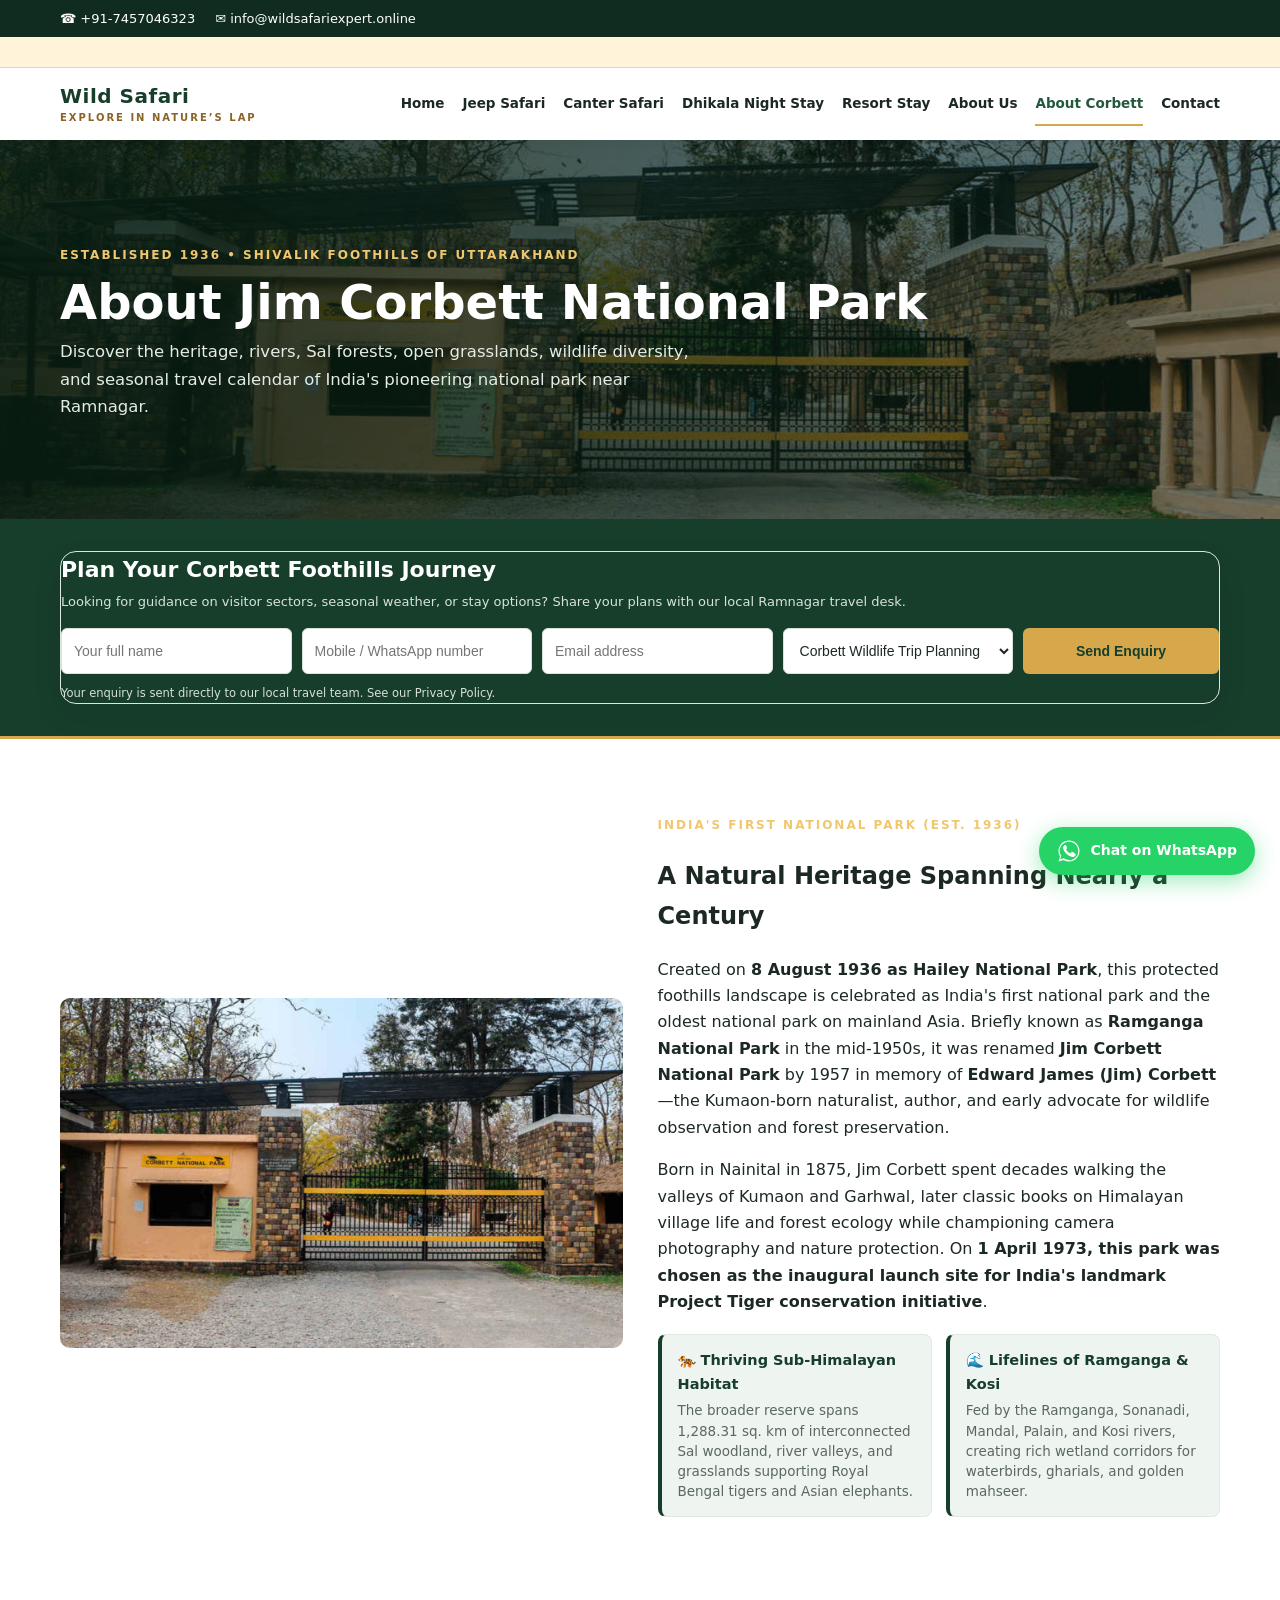
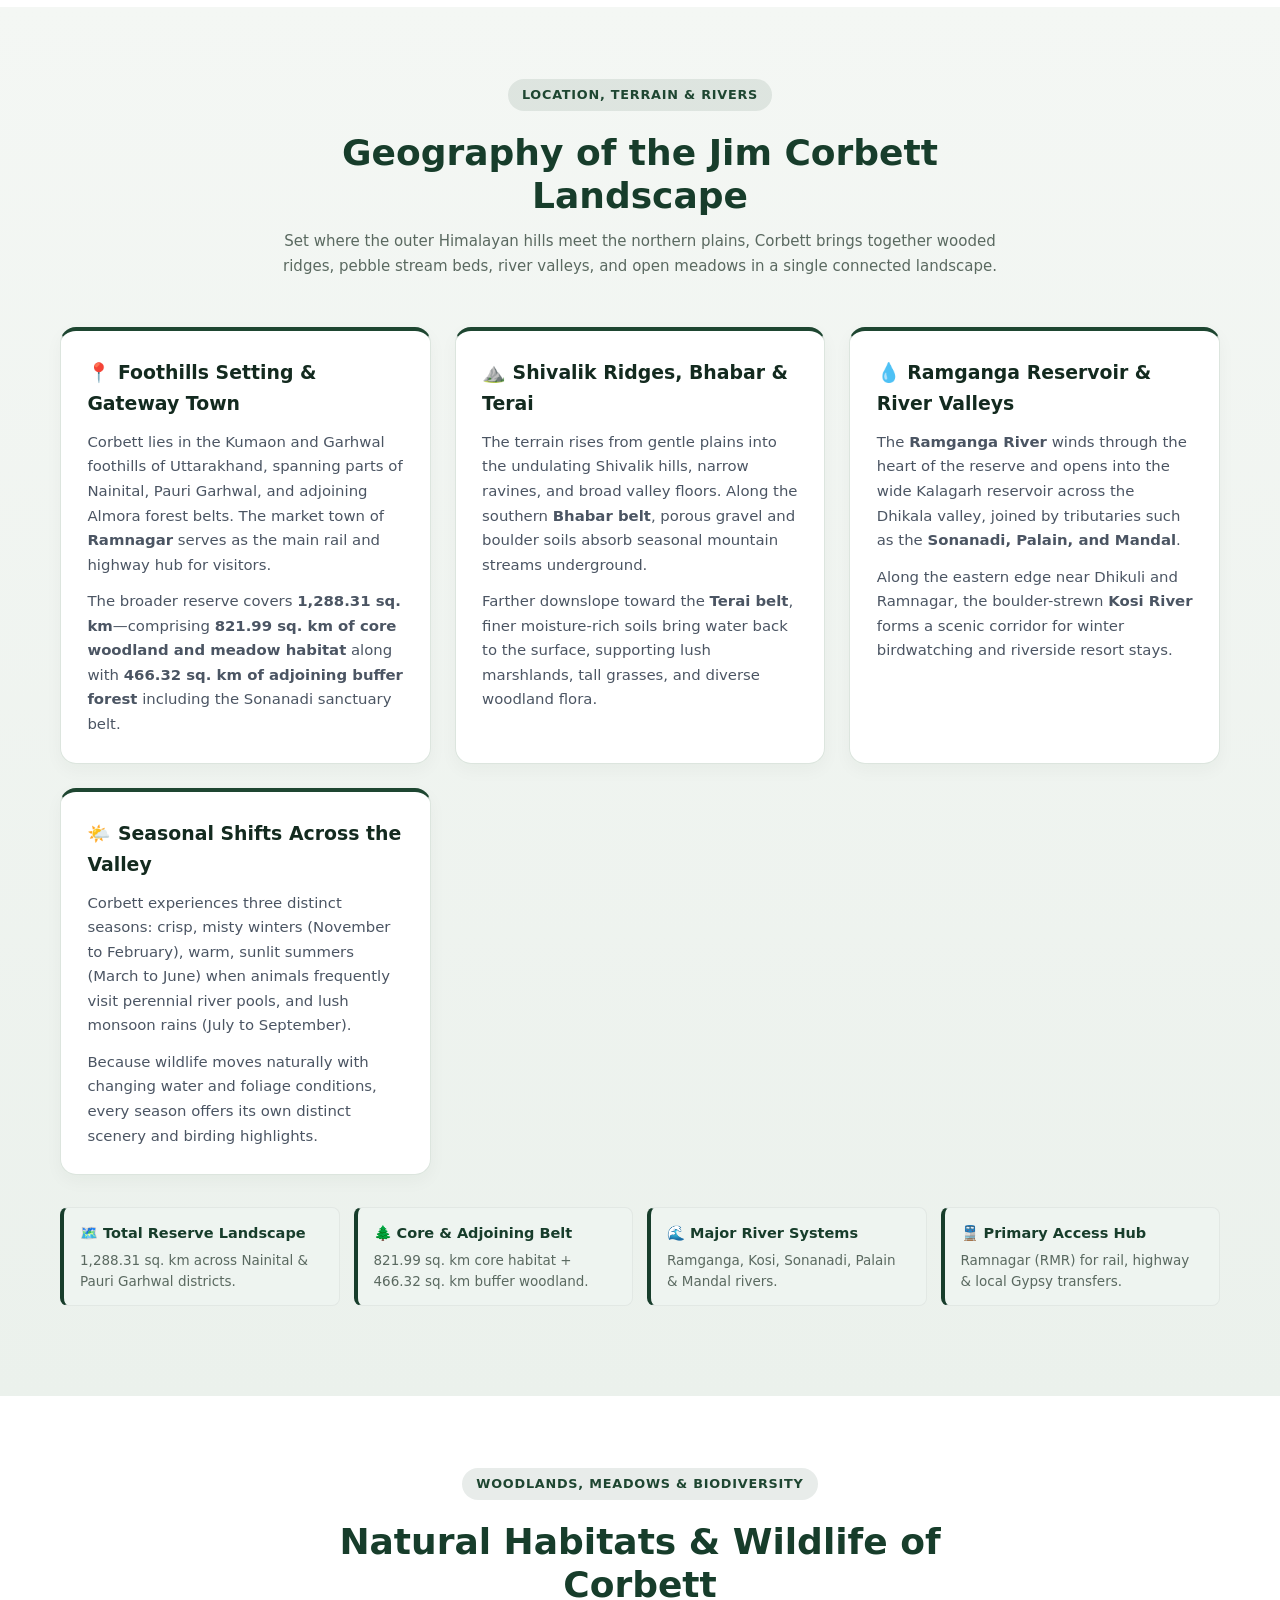
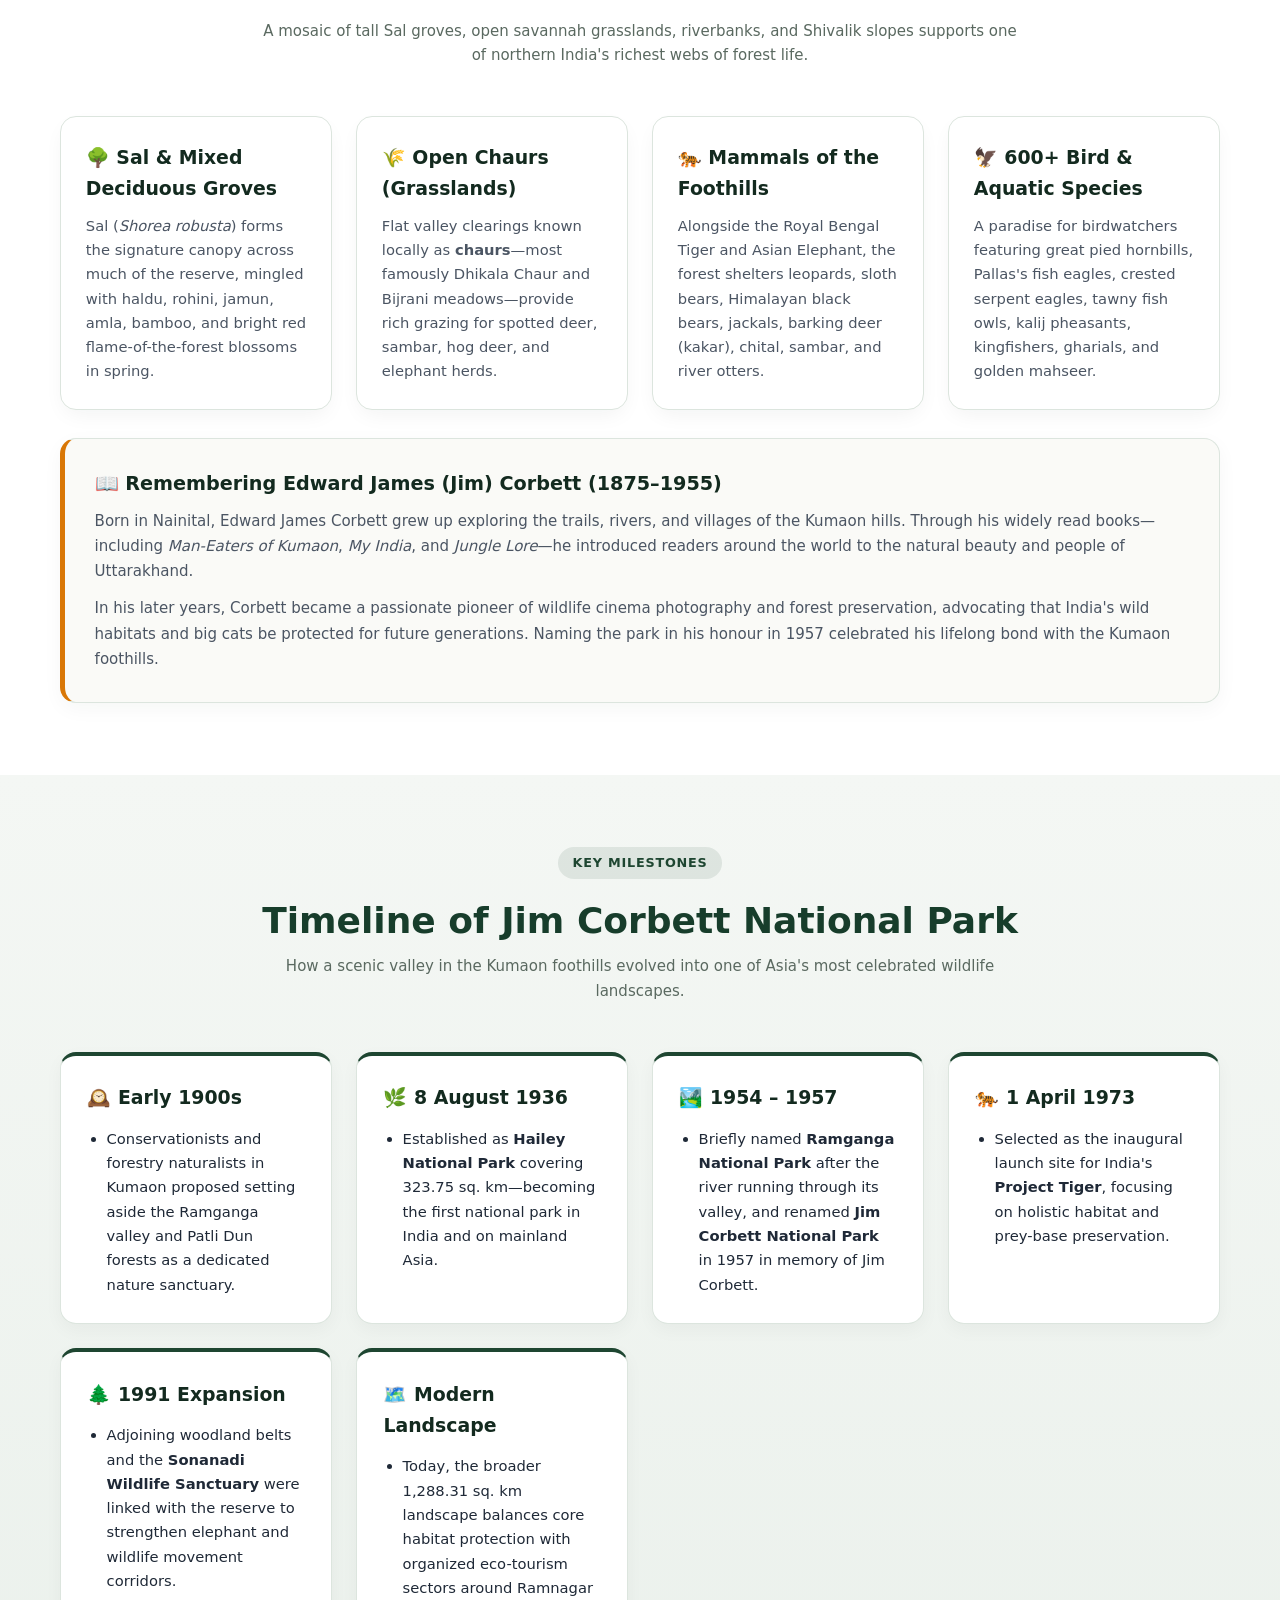
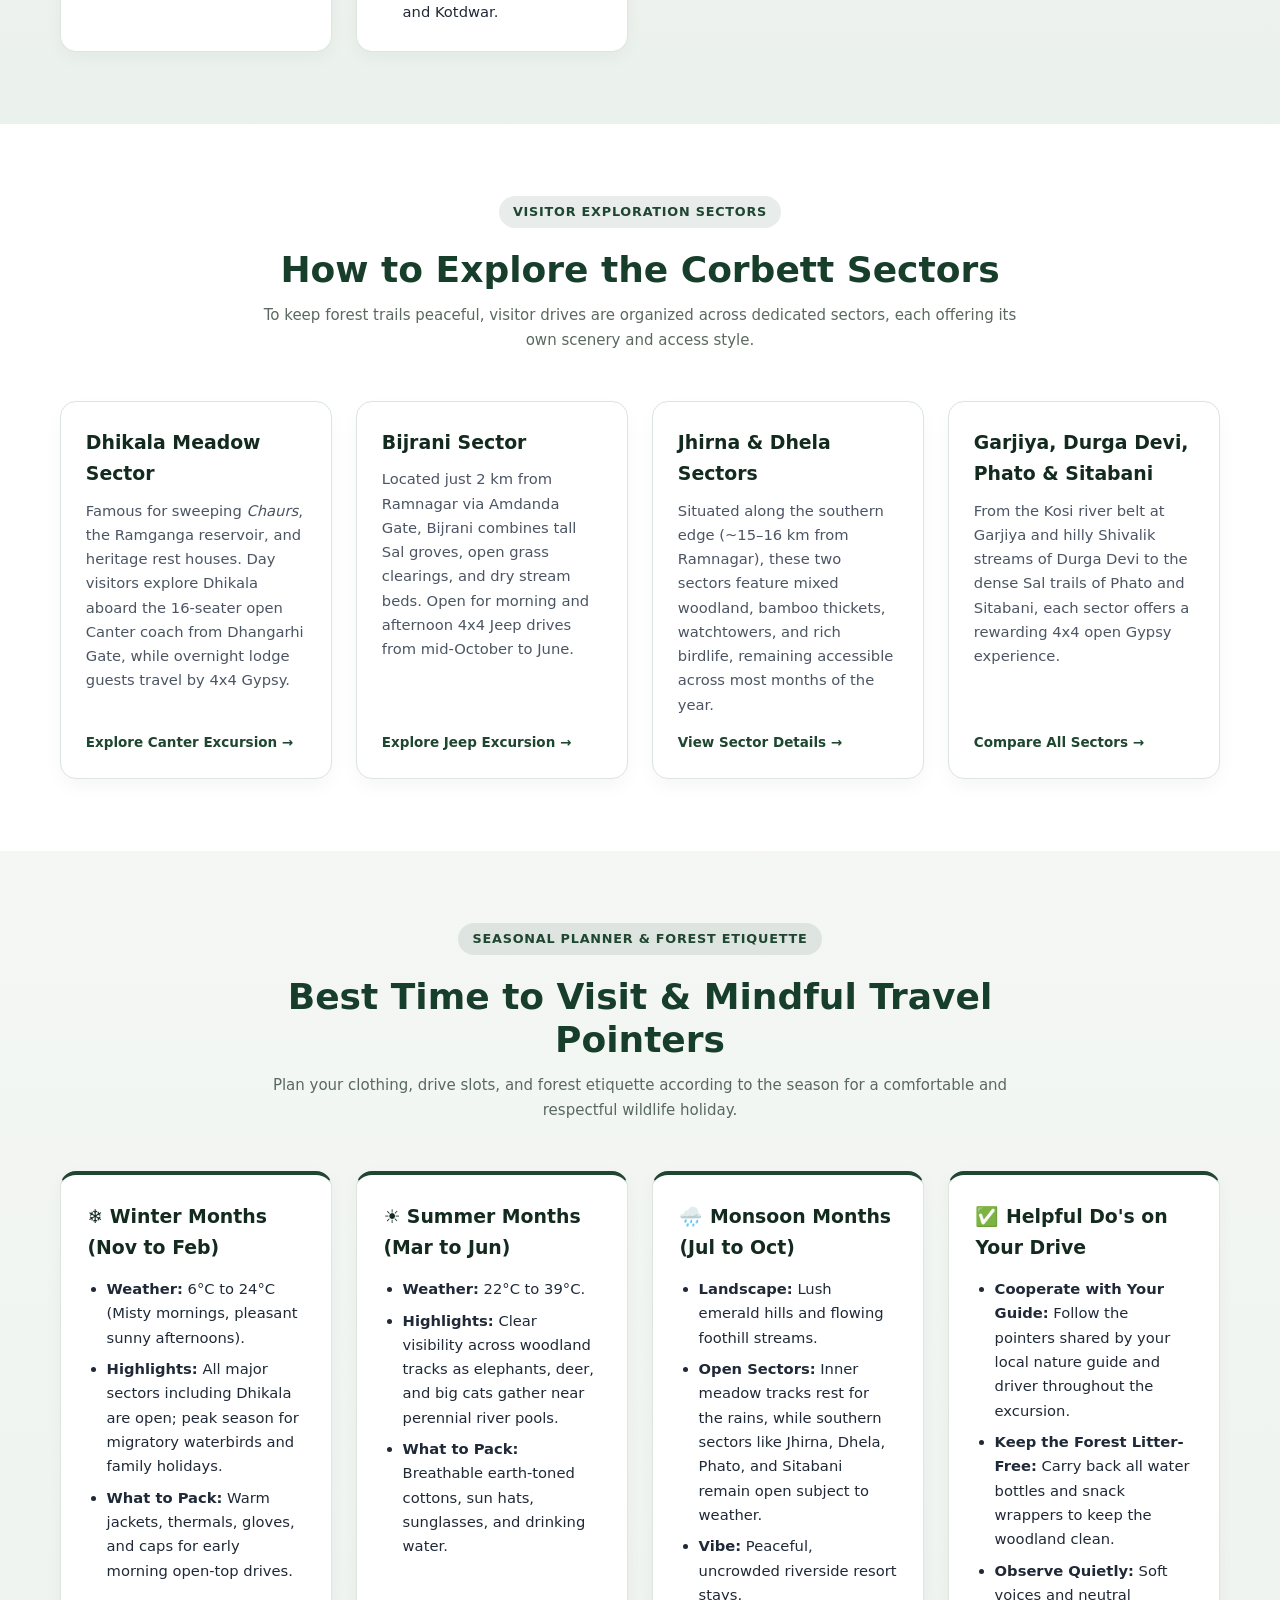
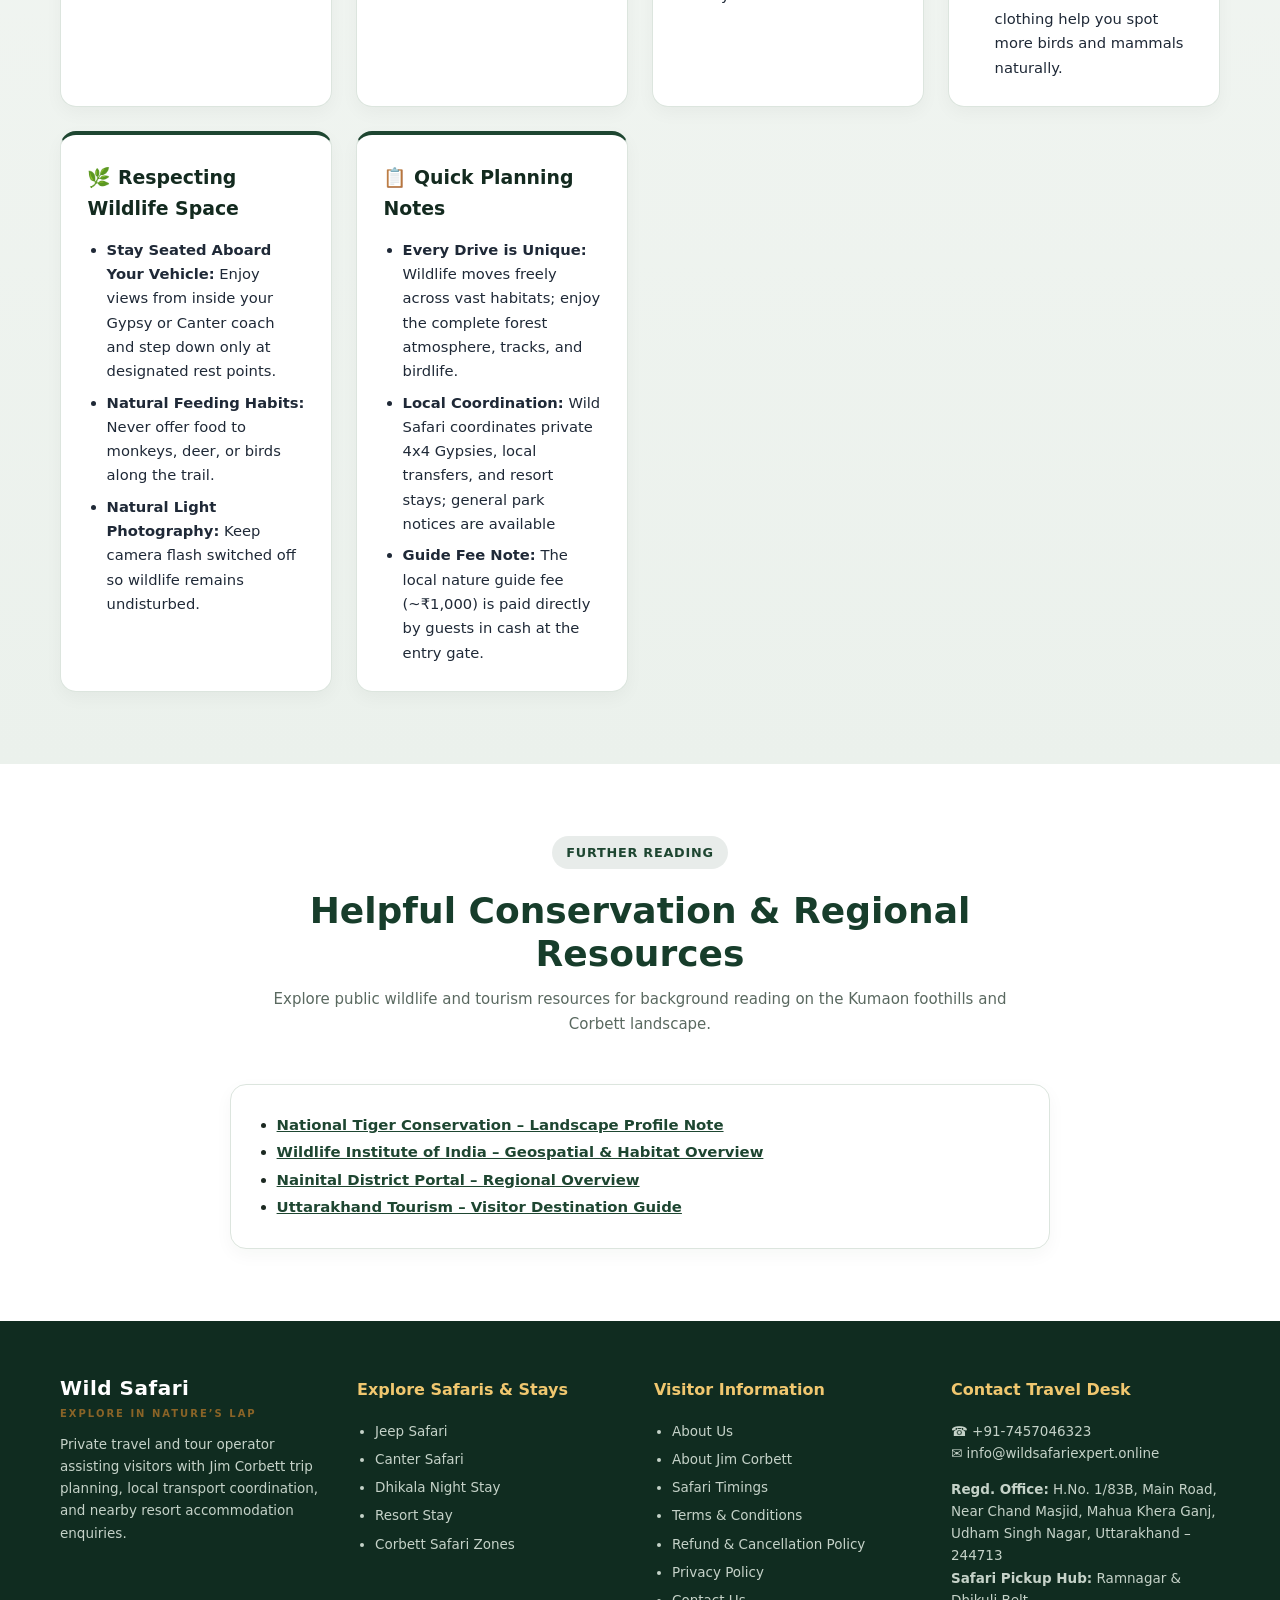
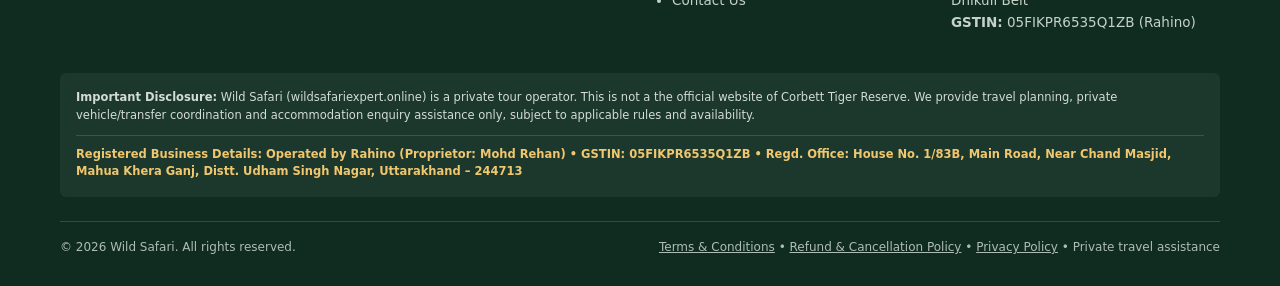
==== about-jim-corbett.html @ 00c197b4 "Remove Google tag manager from about page Removed Google tag manager script for tracking." ====
<!doctype html>
<html lang="en">
<head>



  <meta charset="utf-8">
  <meta name="viewport" content="width=device-width, initial-scale=1">
  <title>About Jim Corbett National Park: Heritage, Geography, Wildlife &amp; Travel Guide | Wild Safari</title>
  <meta name="description" content="Explore Jim Corbett National Park's heritage, Shivalik foothills geography, Ramganga &amp; Kosi rivers, Sal forests, Chaurs grasslands, wildlife diversity, and seasonal travel guide near Ramnagar.">
  <meta name="keywords" content="About Jim Corbett National Park, Corbett History, Jim Corbett Wildlife Guide, Royal Bengal Tiger Corbett, Ramganga River Corbett, Visitor Sectors Corbett, Best Time to Visit Jim Corbett, Ramnagar Travel Guide">
  <meta name="robots" content="index, follow">
  <link rel="canonical" href="https://wildsafariexpert.online/about-jim-corbett.html">
  <meta name="theme-color" content="#173d2b">
  <link rel="icon" href="assets/zone/favicon.svg">

  <!-- Open Graph Meta Tags -->
  <meta property="og:type" content="website">
  <meta property="og:title" content="About Jim Corbett National Park | Heritage, Landscape &amp; Travel Guide">
  <meta property="og:description" content="Discover the history, Himalayan foothills geography, rivers, woodland habitats, wildlife diversity, and seasonal travel tips for Jim Corbett in Uttarakhand.">
  <meta property="og:url" content="https://wildsafariexpert.online/about-jim-corbett.html">
  <meta property="og:image" content="https://wildsafariexpert.online/assets/animation/safari-5.jpeg">

  <!-- Unified Global Stylesheet -->
  <link rel="stylesheet" href="assets/style.css">

  <!-- Structured Data (JSON-LD) for SEO -->
  <script type="application/ld+json">
  {
    "@context": "https://schema.org",
    "@graph": [
      {
        "@type": "WebPage",
        "name": "About Jim Corbett National Park: Heritage, Geography, Wildlife & Travel Guide",
        "description": "Visitor guide covering Jim Corbett National Park history, Shivalik foothills geography, Ramganga river system, wildlife habitats, and mindful travel tips.",
        "url": "https://wildsafariexpert.online/about-jim-corbett.html",
        "dateModified": "2026-11-07T13:05:00+05:30",
        "publisher": {
          "@type": "TravelAgency",
          "name": "Wild Safari",
          "legalName": "Rahino (Proprietor: Mohd Rehan)",
          "taxID": "05FIKPR6535Q1ZB",
          "url": "https://wildsafariexpert.online/",
          "telephone": "+91-7457046323",
          "email": "info@wildsafariexpert.online",
          "address": {
            "@type": "PostalAddress",
            "streetAddress": "House No. 1/83B, Main Road, Near Chand Masjid, Mahua Khera Ganj, Distt. Udham Singh Nagar",
            "addressRegion": "Uttarakhand",
            "postalCode": "244713",
            "addressCountry": "IN"
          }
        }
      }
    ]
  }
  </script>

  <style>
    :root {
      --ws-forest-dark: #132a1f;
      --ws-forest-mid: #1e4631;
      --ws-amber: #d97706;
      --ws-amber-soft: #fef3c7;
      --ws-sage-bg: #f4f7f4;
      --ws-cream-bg: #fafaf7;
      --ws-border: #dce5de;
      --ws-text-main: #1f2937;
      --ws-text-muted: #4b5563;
    }

    *, *::before, *::after {
      box-sizing: border-box;
    }

    html, body {
      width: 100%;
      min-width: 250px;
      max-width: 100vw;
      overflow-x: hidden;
      margin: 0;
      padding: 0;
      -webkit-text-size-adjust: 100%;
    }

    img, table, article, section, div, form, input, select, button, ul, ol, li, a {
      max-width: 100%;
    }

    p, h1, h2, h3, h4, li, a, span, strong, label, em {
      overflow-wrap: break-word;
      word-wrap: break-word;
    }

    /* Section & Heading Polish */
    .section {
      padding: 4.5rem 0;
    }
    .section.alt {
      background: linear-gradient(180deg, var(--ws-sage-bg) 0%, #ebf1ec 100%);
    }
    .section-head {
      max-width: 780px;
      margin: 0 auto 3rem auto;
      text-align: center;
      padding: 0 0.5rem;
    }
    .section-head .eyebrow {
      display: inline-block;
      background: rgba(30, 70, 49, 0.1);
      color: var(--ws-forest-mid);
      padding: 0.35rem 0.9rem;
      border-radius: 999px;
      font-size: 0.8rem;
      font-weight: 700;
      letter-spacing: 0.06em;
      text-transform: uppercase;
      margin-bottom: 0.75rem;
      max-width: 100%;
    }

    /* Enquiry Bar Polish */
    .form-wrap {
      border-radius: 16px;
      box-shadow: 0 12px 30px rgba(19, 42, 31, 0.08);
      border: 1px solid var(--ws-border);
      min-width: 0;
    }
    .form-grid > * {
      min-width: 0 !important;
      max-width: 100% !important;
    }

    /* Geography & Knowledge Cards Grid */
    .geo-grid {
      display: grid;
      grid-template-columns: repeat(auto-fit, minmax(min(100%, 300px), 1fr));
      gap: 1.5rem;
      margin-bottom: 2rem;
    }
    .geo-card {
      background: #ffffff;
      border: 1px solid var(--ws-border);
      border-top: 4px solid var(--ws-forest-mid);
      border-radius: 16px;
      padding: 1.65rem;
      box-shadow: 0 6px 18px rgba(19, 42, 31, 0.04);
      min-width: 0;
    }
    .geo-card h3 {
      margin: 0 0 0.65rem 0;
      color: var(--ws-forest-dark);
      font-size: 1.18rem;
    }
    .geo-card p {
      margin: 0 0 0.75rem 0;
      color: var(--ws-text-muted);
      font-size: 0.93rem;
      line-height: 1.65;
    }
    .geo-card p:last-child {
      margin-bottom: 0;
    }

    /* Cards & Habitats Grid */
    .cards {
      display: grid;
      grid-template-columns: repeat(auto-fit, minmax(min(100%, 260px), 1fr));
      gap: 1.5rem;
    }
    .card {
      background: #ffffff;
      border-radius: 16px;
      overflow: hidden;
      border: 1px solid var(--ws-border);
      box-shadow: 0 8px 22px -5px rgba(19, 42, 31, 0.06);
      transition: transform 0.22s ease, box-shadow 0.22s ease;
      display: flex;
      flex-direction: column;
      min-width: 0;
    }
    .card:hover {
      transform: translateY(-4px);
      box-shadow: 0 14px 28px -8px rgba(19, 42, 31, 0.12);
    }
    .card-body {
      padding: 1.55rem;
      display: flex;
      flex-direction: column;
      flex-grow: 1;
      min-width: 0;
    }
    .card-body h3 {
      margin: 0 0 0.6rem 0;
      color: var(--ws-forest-dark);
      font-size: 1.18rem;
    }
    .card-body p {
      margin: 0;
      color: var(--ws-text-muted);
      font-size: 0.92rem;
      line-height: 1.65;
    }
    .text-link {
      margin-top: auto;
      padding-top: 0.85rem;
      display: inline-flex;
      align-items: center;
      font-weight: 700;
      color: var(--ws-forest-mid);
      text-decoration: none;
    }
    .text-link:hover {
      color: var(--ws-amber);
    }

    /* Timeline & Seasonal Cards */
    .timings-grid {
      display: grid;
      grid-template-columns: repeat(auto-fit, minmax(min(100%, 270px), 1fr));
      gap: 1.5rem;
    }
    .timing-card {
      background: #ffffff;
      border-radius: 16px;
      padding: 1.65rem;
      border: 1px solid var(--ws-border);
      border-top: 4px solid var(--ws-forest-mid);
      box-shadow: 0 6px 18px rgba(0, 0, 0, 0.04);
      min-width: 0;
    }
    .timing-card h3 {
      margin-top: 0;
      color: var(--ws-forest-dark);
      font-size: 1.18rem;
      margin-bottom: 0.85rem;
    }
    .timing-card ul {
      margin: 0;
      padding-left: 1.2rem;
      color: var(--ws-text-main);
      font-size: 0.92rem;
      line-height: 1.65;
    }
    .timing-card li {
      margin-bottom: 0.45rem;
    }
    .timing-card li:last-child {
      margin-bottom: 0;
    }

    /* Highlight Banner Box */
    .heritage-highlight-box {
      background: var(--ws-cream-bg);
      border: 1px solid var(--ws-border);
      border-left: 5px solid var(--ws-amber);
      border-radius: 16px;
      padding: 1.85rem;
      margin-top: 1.75rem;
      box-shadow: 0 6px 20px rgba(19, 42, 31, 0.04);
    }
    .heritage-highlight-box h3 {
      margin: 0 0 0.55rem 0;
      color: var(--ws-forest-dark);
      font-size: 1.2rem;
    }
    .heritage-highlight-box p {
      margin: 0 0 0.75rem 0;
      color: var(--ws-text-muted);
      font-size: 0.94rem;
      line-height: 1.68;
    }
    .heritage-highlight-box p:last-child {
      margin-bottom: 0;
    }

    /* Reference Links List */
    .ref-links-box {
      background: #ffffff;
      border: 1px solid var(--ws-border);
      border-radius: 16px;
      padding: 1.65rem;
      max-width: 820px;
      margin: 0 auto;
      box-shadow: 0 6px 18px rgba(19, 42, 31, 0.04);
    }
    .ref-links-box ul {
      margin: 0;
      padding-left: 1.2rem;
      line-height: 1.85;
      font-size: 0.93rem;
    }
    .ref-links-box a {
      color: var(--ws-forest-mid);
      font-weight: 600;
      text-decoration: underline;
    }

    /* ====================================================================
       STRICT MOBILE-FRIENDLY RULES (250px to 768px — Zero Overflow)
       ==================================================================== */
    @media screen and (max-width: 768px) {
      .container,
      .topbar-inner,
      .nav-wrap,
      .footer-grid,
      .footer-disclosure,
      .footer-bottom {
        width: 100% !important;
        max-width: 100% !important;
        min-width: 0 !important;
        padding-left: 12px !important;
        padding-right: 12px !important;
        box-sizing: border-box !important;
      }

      .section {
        padding: 2.35rem 0 !important;
      }

      .section-head {
        margin-bottom: 1.5rem !important;
        padding: 0 !important;
      }

      .section-head h2,
      .intro-copy h2,
      .form-title h2 {
        font-size: clamp(1.15rem, 5.2vw, 1.65rem) !important;
        line-height: 1.28 !important;
      }

      .section-head p,
      .form-subtitle {
        font-size: clamp(0.84rem, 3.6vw, 0.95rem) !important;
        line-height: 1.5 !important;
      }

      /* Page Hero Banner Mobile Fit */
      .page-hero {
        padding: 2.25rem 0 !important;
        min-height: auto !important;
      }
      .page-hero h1 {
        font-size: clamp(1.28rem, 6vw, 1.9rem) !important;
        line-height: 1.22 !important;
        margin-bottom: 0.5rem !important;
      }
      .page-hero p {
        font-size: clamp(0.82rem, 3.6vw, 0.96rem) !important;
        line-height: 1.48 !important;
      }
      .page-hero .eyebrow,
      .section-head .eyebrow,
      .intro-copy .eyebrow {
        font-size: clamp(0.64rem, 2.8vw, 0.76rem) !important;
        padding: 0.25rem 0.6rem !important;
        white-space: normal !important;
      }

      /* Enquiry Form Strict Single-Column Fit */
      .enquiry {
        padding: 1rem 8px !important;
      }
      .form-wrap {
        padding: 1.1rem 0.85rem !important;
        width: 100% !important;
      }
      .form-grid {
        display: grid !important;
        grid-template-columns: minmax(0, 1fr) !important;
        gap: 0.65rem !important;
        width: 100% !important;
      }
      .form-grid input,
      .form-grid select,
      .form-grid button {
        width: 100% !important;
        max-width: 100% !important;
        min-width: 0 !important;
        font-size: clamp(0.8rem, 3.5vw, 0.92rem) !important;
        padding: 0.7rem 0.75rem !important;
        box-sizing: border-box !important;
        text-overflow: ellipsis !important;
      }

      /* Strict Single-Column Grids Using minmax(0, 1fr) */
      .intro-grid,
      .info-boxes,
      .geo-grid,
      .cards,
      .timings-grid,
      .footer-grid {
        display: grid !important;
        grid-template-columns: minmax(0, 1fr) !important;
        gap: 1.1rem !important;
        width: 100% !important;
      }

      .intro-grid > *,
      .info-boxes > *,
      .geo-grid > *,
      .cards > *,
      .timings-grid > *,
      .footer-grid > * {
        min-width: 0 !important;
        max-width: 100% !important;
        width: 100% !important;
      }

      .intro-image {
        min-height: 185px !important;
        height: 185px !important;
        border-radius: 12px !important;
        margin-bottom: 0.25rem !important;
      }

      .geo-card,
      .card-body,
      .info-box,
      .timing-card,
      .heritage-highlight-box,
      .ref-links-box {
        padding: 1rem 0.9rem !important;
      }

      .geo-card h3,
      .card-body h3,
      .timing-card h3,
      .heritage-highlight-box h3 {
        font-size: clamp(1rem, 4.5vw, 1.15rem) !important;
      }

      .timing-card ul,
      .ref-links-box ul {
        padding-left: 1.05rem !important;
      }

      .geo-card p,
      .card-body p,
      .intro-copy p,
      .timing-card li,
      .heritage-highlight-box p,
      .ref-links-box li {
        font-size: clamp(0.82rem, 3.5vw, 0.92rem) !important;
        line-height: 1.55 !important;
      }
    }

    /* ====================================================================
       ULTRA-COMPACT SCREEN RULES (250px to 480px)
       ==================================================================== */
    @media screen and (max-width: 480px) {
      .topbar-inner,
      .topbar-links {
        display: flex !important;
        flex-direction: column !important;
        align-items: center !important;
        justify-content: center !important;
        text-align: center !important;
        gap: 3px !important;
      }
      .topbar-links a {
        font-size: clamp(0.68rem, 3.4vw, 0.8rem) !important;
        word-break: break-all !important;
      }

      .site-header .nav-wrap {
        display: flex !important;
        flex-wrap: wrap !important;
        align-items: center !important;
        justify-content: space-between !important;
        padding-top: 8px !important;
        padding-bottom: 8px !important;
        gap: 6px !important;
      }
      .site-header .brand {
        font-size: clamp(0.98rem, 5vw, 1.2rem) !important;
        line-height: 1.15 !important;
        max-width: calc(100% - 46px) !important;
      }
      .site-header .brand small {
        display: block !important;
        font-size: clamp(0.54rem, 2.5vw, 0.65rem) !important;
        letter-spacing: 0.03em !important;
        white-space: normal !important;
      }
      .site-header .menu-toggle {
        padding: 6px 10px !important;
        font-size: 1rem !important;
        flex-shrink: 0 !important;
      }

      .site-footer p,
      .site-footer li,
      .site-footer a,
      .footer-disclosure,
      .footer-bottom {
        font-size: clamp(0.74rem, 3.3vw, 0.85rem) !important;
        line-height: 1.5 !important;
        overflow-wrap: anywhere !important;
      }
      .footer-bottom {
        display: flex !important;
        flex-direction: column !important;
        gap: 6px !important;
        text-align: center !important;
      }
    }
  </style>
</head>
<body>

  <!-- ====================================================================
       GLOBAL TOPBAR (Identical on ALL Pages)
       ==================================================================== -->
  <div class="topbar" id="top">
    <div class="topbar-inner">
      <div class="topbar-links">
        <a href="tel:+917457046323">☎ +91-7457046323</a>
        <a href="mailto:info@wildsafariexpert.online">✉ info@wildsafariexpert.online</a>
      </div>
    </div>
  </div>

  <!-- ====================================================================
       GLOBAL HEADER & NAVIGATION (Identical on ALL Pages)
       ==================================================================== -->
  <header class="site-header">
    <div class="nav-wrap">
      <a class="brand" href="index.html">
        Wild Safari
        <small>EXPLORE IN NATURE’S LAP</small>
      </a>
      <button class="menu-toggle" type="button" aria-label="Open navigation" aria-expanded="false">☰</button>
      <nav class="nav-links" aria-label="Main Navigation">
        <a href="index.html">Home</a>
        <a href="jeep-safari.html">Jeep Safari</a>
        <a href="canter-safari.html">Canter Safari</a>
        <a href="dhikala-night-stay.html">Dhikala Night Stay</a>
        <a href="resort-stay.html">Resort Stay</a>
        <a href="about-us.html">About Us</a>
        <a class="active" href="about-jim-corbett.html">About Corbett</a>
        <a href="contact.html">Contact</a>
      </nav>
    </div>
  </header>

  <!-- ====================================================================
       PAGE HERO BANNER
       ==================================================================== -->
  <section class="page-hero" style="background-image: linear-gradient(90deg, rgba(8, 30, 18, 0.88), rgba(8, 30, 18, 0.5)), url('assets/animation/safari-5.jpeg');" aria-label="About Jim Corbett Header">
    <div class="container">
      <span class="eyebrow">Established 1936 • Shivalik Foothills of Uttarakhand</span>
      <h1>About Jim Corbett National Park</h1>
      <p>Discover the heritage, rivers, Sal forests, open grasslands, wildlife diversity, and seasonal travel calendar of India's pioneering national park near Ramnagar.</p>
    </div>
  </section>

  <!-- ====================================================================
       QUICK ENQUIRY BAR
       ==================================================================== -->
  <div id="enquiry">
    <section class="enquiry" aria-label="Quick Travel Consultation">
      <div class="form-wrap">
        <div class="form-title">
          <div>
            <h2>Plan Your Corbett Foothills Journey</h2>
            <div class="form-subtitle">Looking for guidance on visitor sectors, seasonal weather, or stay options? Share your plans with our local Ramnagar travel desk.</div>
          </div>
        </div>

        <form class="form-grid" data-enquiry-form>
          <input name="name" placeholder="Your full name" aria-label="Your full name" required>
          <input name="phone" placeholder="Mobile / WhatsApp number" aria-label="Mobile number" type="tel" required>
          <input name="email" placeholder="Email address" aria-label="Email address" type="email" required>
          <select name="interest" aria-label="Select your interest">
            <option value="Corbett Wildlife Trip Planning" selected>Corbett Wildlife Trip Planning</option>
            <option value="Jeep Safari Enquiry">Jeep Safari Enquiry</option>
            <option value="Canter Safari Enquiry">Canter Safari Enquiry</option>
            <option value="Dhikala Night Stay Consultation">Dhikala Night Stay Consultation</option>
            <option value="Resort Stay Assistance">Resort Stay Assistance</option>
          </select>
          <button class="btn" type="submit">Send Enquiry</button>
        </form>

        <div class="form-feedback" role="status" aria-live="polite"></div>

        <p class="form-note">
          Your enquiry is sent directly to our local travel team. See our <a href="privacy-policy.html">Privacy Policy</a>.
        </p>
      </div>
    </section>
  </div>

  <!-- ====================================================================
       SECTION 1: PARK HISTORY & CONSERVATION LEGACY
       ==================================================================== -->
  <section class="section">
    <div class="container intro-grid">
      <div class="intro-image" style="background-image:url('assets/animation/safari-5.jpeg')" role="img" aria-label="Dense Sal Forest and River Ramganga in Jim Corbett"></div>
      <div class="intro-copy">
        <span class="eyebrow">India's First National Park (Est. 1936)</span>
        <h2>A Natural Heritage Spanning Nearly a Century</h2>
        <p>
          Created on <strong>8 August 1936 as Hailey National Park</strong>, this protected foothills landscape is celebrated as India's first national park and the oldest national park on mainland Asia. Briefly known as <strong>Ramganga National Park</strong> in the mid-1950s, it was renamed <strong>Jim Corbett National Park</strong> by 1957 in memory of <strong>Edward James (Jim) Corbett</strong>—the Kumaon-born naturalist, author, and early advocate for wildlife observation and forest preservation.
        </p>
        <p>
          Born in Nainital in 1875, Jim Corbett spent decades walking the valleys of Kumaon and Garhwal, later classic books on Himalayan village life and forest ecology while championing camera photography and nature protection. On <strong>1 April 1973, this park was chosen as the inaugural launch site for India's landmark Project Tiger conservation initiative</strong>.
        </p>

        <div class="info-boxes">
          <div class="info-box">
            <strong>🐅 Thriving Sub-Himalayan Habitat</strong>
            <span>The broader reserve spans 1,288.31 sq. km of interconnected Sal woodland, river valleys, and grasslands supporting Royal Bengal tigers and Asian elephants.</span>
          </div>
          <div class="info-box">
            <strong>🌊 Lifelines of Ramganga &amp; Kosi</strong>
            <span>Fed by the Ramganga, Sonanadi, Mandal, Palain, and Kosi rivers, creating rich wetland corridors for waterbirds, gharials, and golden mahseer.</span>
          </div>
        </div>
      </div>
    </div>
  </section>

  <!-- ====================================================================
       SECTION 2: GEOGRAPHY, TERRAIN & HYDROLOGY (SCANNABLE CARDS)
       ==================================================================== -->
  <section class="section alt" id="geography">
    <div class="container">
      <div class="section-head">
        <span class="eyebrow">Location, Terrain &amp; Rivers</span>
        <h2>Geography of the Jim Corbett Landscape</h2>
        <p>Set where the outer Himalayan hills meet the northern plains, Corbett brings together wooded ridges, pebble stream beds, river valleys, and open meadows in a single connected landscape.</p>
      </div>

      <div class="geo-grid">
        <article class="geo-card">
          <h3>📍 Foothills Setting &amp; Gateway Town</h3>
          <p>Corbett lies in the Kumaon and Garhwal foothills of Uttarakhand, spanning parts of Nainital, Pauri Garhwal, and adjoining Almora forest belts. The market town of <strong>Ramnagar</strong> serves as the main rail and highway hub for visitors.</p>
          <p>The broader reserve covers <strong>1,288.31 sq. km</strong>—comprising <strong>821.99 sq. km of core woodland and meadow habitat</strong> along with <strong>466.32 sq. km of adjoining buffer forest</strong> including the Sonanadi sanctuary belt.</p>
        </article>

        <article class="geo-card">
          <h3>⛰️ Shivalik Ridges, Bhabar &amp; Terai</h3>
          <p>The terrain rises from gentle plains into the undulating Shivalik hills, narrow ravines, and broad valley floors. Along the southern <strong>Bhabar belt</strong>, porous gravel and boulder soils absorb seasonal mountain streams underground.</p>
          <p>Farther downslope toward the <strong>Terai belt</strong>, finer moisture-rich soils bring water back to the surface, supporting lush marshlands, tall grasses, and diverse woodland flora.</p>
        </article>

        <article class="geo-card">
          <h3>💧 Ramganga Reservoir &amp; River Valleys</h3>
          <p>The <strong>Ramganga River</strong> winds through the heart of the reserve and opens into the wide Kalagarh reservoir across the Dhikala valley, joined by tributaries such as the <strong>Sonanadi, Palain, and Mandal</strong>.</p>
          <p>Along the eastern edge near Dhikuli and Ramnagar, the boulder-strewn <strong>Kosi River</strong> forms a scenic corridor for winter birdwatching and riverside resort stays.</p>
        </article>

        <article class="geo-card">
          <h3>🌤️ Seasonal Shifts Across the Valley</h3>
          <p>Corbett experiences three distinct seasons: crisp, misty winters (November to February), warm, sunlit summers (March to June) when animals frequently visit perennial river pools, and lush monsoon rains (July to September).</p>
          <p>Because wildlife moves naturally with changing water and foliage conditions, every season offers its own distinct scenery and birding highlights.</p>
        </article>
      </div>

      <div class="info-boxes">
        <div class="info-box">
          <strong>🗺️ Total Reserve Landscape</strong>
          <span>1,288.31 sq. km across Nainital &amp; Pauri Garhwal districts.</span>
        </div>
        <div class="info-box">
          <strong>🌲 Core &amp; Adjoining Belt</strong>
          <span>821.99 sq. km core habitat + 466.32 sq. km buffer woodland.</span>
        </div>
        <div class="info-box">
          <strong>🌊 Major River Systems</strong>
          <span>Ramganga, Kosi, Sonanadi, Palain &amp; Mandal rivers.</span>
        </div>
        <div class="info-box">
          <strong>🚆 Primary Access Hub</strong>
          <span>Ramnagar (RMR) for rail, highway &amp; local Gypsy transfers.</span>
        </div>
      </div>
    </div>
  </section>

  <!-- ====================================================================
       SECTION 3: HABITATS, FLORA & FAUNA
       ==================================================================== -->
  <section class="section" id="habitats">
    <div class="container">
      <div class="section-head">
        <span class="eyebrow">Woodlands, Meadows &amp; Biodiversity</span>
        <h2>Natural Habitats &amp; Wildlife of Corbett</h2>
        <p>A mosaic of tall Sal groves, open savannah grasslands, riverbanks, and Shivalik slopes supports one of northern India's richest webs of forest life.</p>
      </div>

      <div class="cards">
        <article class="card">
          <div class="card-body">
            <h3>🌳 Sal &amp; Mixed Deciduous Groves</h3>
            <p>Sal (<em>Shorea robusta</em>) forms the signature canopy across much of the reserve, mingled with haldu, rohini, jamun, amla, bamboo, and bright red flame-of-the-forest blossoms in spring.</p>
          </div>
        </article>

        <article class="card">
          <div class="card-body">
            <h3>🌾 Open Chaurs (Grasslands)</h3>
            <p>Flat valley clearings known locally as <strong>chaurs</strong>—most famously Dhikala Chaur and Bijrani meadows—provide rich grazing for spotted deer, sambar, hog deer, and elephant herds.</p>
          </div>
        </article>

        <article class="card">
          <div class="card-body">
            <h3>🐅 Mammals of the Foothills</h3>
            <p>Alongside the Royal Bengal Tiger and Asian Elephant, the forest shelters leopards, sloth bears, Himalayan black bears, jackals, barking deer (kakar), chital, sambar, and river otters.</p>
          </div>
        </article>

        <article class="card">
          <div class="card-body">
            <h3>🦅 600+ Bird &amp; Aquatic Species</h3>
            <p>A paradise for birdwatchers featuring great pied hornbills, Pallas's fish eagles, crested serpent eagles, tawny fish owls, kalij pheasants, kingfishers, gharials, and golden mahseer.</p>
          </div>
        </article>
      </div>

      <div class="heritage-highlight-box" id="jim-corbett">
        <h3>📖 Remembering Edward James (Jim) Corbett (1875–1955)</h3>
        <p>
          Born in Nainital, Edward James Corbett grew up exploring the trails, rivers, and villages of the Kumaon hills. Through his widely read books—including <em>Man-Eaters of Kumaon</em>, <em>My India</em>, and <em>Jungle Lore</em>—he introduced readers around the world to the natural beauty and people of Uttarakhand.
        </p>
        <p>
          In his later years, Corbett became a passionate pioneer of wildlife cinema photography and forest preservation, advocating that India's wild habitats and big cats be protected for future generations. Naming the park in his honour in 1957 celebrated his lifelong bond with the Kumaon foothills.
        </p>
      </div>
    </div>
  </section>

  <!-- ====================================================================
       SECTION 4: HISTORY TIMELINE
       ==================================================================== -->
  <section class="section alt" id="history-timeline">
    <div class="container">
      <div class="section-head">
        <span class="eyebrow">Key Milestones</span>
        <h2>Timeline of Jim Corbett National Park</h2>
        <p>How a scenic valley in the Kumaon foothills evolved into one of Asia's most celebrated wildlife landscapes.</p>
      </div>

      <div class="timings-grid">
        <article class="timing-card">
          <h3>🕰️ Early 1900s</h3>
          <ul>
            <li>Conservationists and forestry naturalists in Kumaon proposed setting aside the Ramganga valley and Patli Dun forests as a dedicated nature sanctuary.</li>
          </ul>
        </article>

        <article class="timing-card">
          <h3>🌿 8 August 1936</h3>
          <ul>
            <li>Established as <strong>Hailey National Park</strong> covering 323.75 sq. km—becoming the first national park in India and on mainland Asia.</li>
          </ul>
        </article>

        <article class="timing-card">
          <h3>🏞️ 1954 – 1957</h3>
          <ul>
            <li>Briefly named <strong>Ramganga National Park</strong> after the river running through its valley, and renamed <strong>Jim Corbett National Park</strong> in 1957 in memory of Jim Corbett.</li>
          </ul>
        </article>

        <article class="timing-card">
          <h3>🐅 1 April 1973</h3>
          <ul>
            <li>Selected as the inaugural launch site for India's <strong>Project Tiger</strong>, focusing on holistic habitat and prey-base preservation.</li>
          </ul>
        </article>

        <article class="timing-card">
          <h3>🌲 1991 Expansion</h3>
          <ul>
            <li>Adjoining woodland belts and the <strong>Sonanadi Wildlife Sanctuary</strong> were linked with the reserve to strengthen elephant and wildlife movement corridors.</li>
          </ul>
        </article>

        <article class="timing-card">
          <h3>🗺️ Modern Landscape</h3>
          <ul>
            <li>Today, the broader 1,288.31 sq. km landscape balances core habitat protection with organized eco-tourism sectors around Ramnagar and Kotdwar.</li>
          </ul>
        </article>
      </div>
    </div>
  </section>

  <!-- ====================================================================
       SECTION 5: VISITOR SECTORS & HOW TO EXPLORE
       ==================================================================== -->
  <section class="section" id="tourism-zones">
    <div class="container">
      <div class="section-head">
        <span class="eyebrow">Visitor Exploration Sectors</span>
        <h2>How to Explore the Corbett Sectors</h2>
        <p>To keep forest trails peaceful, visitor drives are organized across dedicated sectors, each offering its own scenery and access style.</p>
      </div>

      <div class="cards">
        <article class="card">
          <div class="card-body">
            <h3>Dhikala Meadow Sector</h3>
            <p>Famous for sweeping <em>Chaurs</em>, the Ramganga reservoir, and heritage rest houses. Day visitors explore Dhikala aboard the 16-seater open Canter coach from Dhangarhi Gate, while overnight lodge guests travel by 4x4 Gypsy.</p>
            <a class="text-link" href="canter-safari.html">Explore Canter Excursion →</a>
          </div>
        </article>

        <article class="card">
          <div class="card-body">
            <h3>Bijrani Sector</h3>
            <p>Located just 2 km from Ramnagar via Amdanda Gate, Bijrani combines tall Sal groves, open grass clearings, and dry stream beds. Open for morning and afternoon 4x4 Jeep drives from mid-October to June.</p>
            <a class="text-link" href="jeep-safari.html">Explore Jeep Excursion →</a>
          </div>
        </article>

        <article class="card">
          <div class="card-body">
            <h3>Jhirna &amp; Dhela Sectors</h3>
            <p>Situated along the southern edge (~15–16 km from Ramnagar), these two sectors feature mixed woodland, bamboo thickets, watchtowers, and rich birdlife, remaining accessible across most months of the year.</p>
            <a class="text-link" href="jeep-safari.html">View Sector Details →</a>
          </div>
        </article>

        <article class="card">
          <div class="card-body">
            <h3>Garjiya, Durga Devi, Phato &amp; Sitabani</h3>
            <p>From the Kosi river belt at Garjiya and hilly Shivalik streams of Durga Devi to the dense Sal trails of Phato and Sitabani, each sector offers a rewarding 4x4 open Gypsy experience.</p>
            <a class="text-link" href="jeep-safari.html">Compare All Sectors →</a>
          </div>
        </article>
      </div>
    </div>
  </section>

  <!-- ====================================================================
       SECTION 6: SEASONS & MINDFUL VISITOR ETIQUETTE
       ==================================================================== -->
  <section class="section alt" id="seasons">
    <div class="container">
      <div class="section-head">
        <span class="eyebrow">Seasonal Planner &amp; Forest Etiquette</span>
        <h2>Best Time to Visit &amp; Mindful Travel Pointers</h2>
        <p>Plan your clothing, drive slots, and forest etiquette according to the season for a comfortable and respectful wildlife holiday.</p>
      </div>

      <div class="timings-grid">
        <div class="timing-card">
          <h3>❄️ Winter Months (Nov to Feb)</h3>
          <ul>
            <li><strong>Weather:</strong> 6°C to 24°C (Misty mornings, pleasant sunny afternoons).</li>
            <li><strong>Highlights:</strong> All major sectors including Dhikala are open; peak season for migratory waterbirds and family holidays.</li>
            <li><strong>What to Pack:</strong> Warm jackets, thermals, gloves, and caps for early morning open-top drives.</li>
          </ul>
        </div>

        <div class="timing-card">
          <h3>☀️ Summer Months (Mar to Jun)</h3>
          <ul>
            <li><strong>Weather:</strong> 22°C to 39°C.</li>
            <li><strong>Highlights:</strong> Clear visibility across woodland tracks as elephants, deer, and big cats gather near perennial river pools.</li>
            <li><strong>What to Pack:</strong> Breathable earth-toned cottons, sun hats, sunglasses, and drinking water.</li>
          </ul>
        </div>

        <div class="timing-card">
          <h3>🌧️ Monsoon Months (Jul to Oct)</h3>
          <ul>
            <li><strong>Landscape:</strong> Lush emerald hills and flowing foothill streams.</li>
            <li><strong>Open Sectors:</strong> Inner meadow tracks rest for the rains, while southern sectors like Jhirna, Dhela, Phato, and Sitabani remain open subject to weather.</li>
            <li><strong>Vibe:</strong> Peaceful, uncrowded riverside resort stays.</li>
          </ul>
        </div>

        <div class="timing-card">
          <h3>✅ Helpful Do's on Your Drive</h3>
          <ul>
            <li><strong>Cooperate with Your Guide:</strong> Follow the pointers shared by your local nature guide and driver throughout the excursion.</li>
            <li><strong>Keep the Forest Litter-Free:</strong> Carry back all water bottles and snack wrappers to keep the woodland clean.</li>
            <li><strong>Observe Quietly:</strong> Soft voices and neutral clothing help you spot more birds and mammals naturally.</li>
          </ul>
        </div>

        <div class="timing-card">
          <h3>🌿 Respecting Wildlife Space</h3>
          <ul>
            <li><strong>Stay Seated Aboard Your Vehicle:</strong> Enjoy views from inside your Gypsy or Canter coach and step down only at designated rest points.</li>
            <li><strong>Natural Feeding Habits:</strong> Never offer food to monkeys, deer, or birds along the trail.</li>
            <li><strong>Natural Light Photography:</strong> Keep camera flash switched off so wildlife remains undisturbed.</li>
          </ul>
        </div>

        <div class="timing-card">
          <h3>📋 Quick Planning Notes</h3>
          <ul>
            <li><strong>Every Drive is Unique:</strong> Wildlife moves freely across vast habitats; enjoy the complete forest atmosphere, tracks, and birdlife.</li>
            <li><strong>Local Coordination:</strong> Wild Safari coordinates private 4x4 Gypsies, local transfers, and resort stays; general park notices are available
            <li><strong>Guide Fee Note:</strong> The local nature guide fee (~₹1,000) is paid directly by guests in cash at the entry gate.</li>
          </ul>
        </div>
      </div>
    </div>
  </section>

  <!-- ====================================================================
       SECTION 7: FURTHER READING & REFERENCE LINKS
       ==================================================================== -->
  <section class="section" id="references">
    <div class="container">
      <div class="section-head">
        <span class="eyebrow">Further Reading</span>
        <h2>Helpful Conservation &amp; Regional Resources</h2>
        <p>Explore public wildlife and tourism resources for background reading on the Kumaon foothills and Corbett landscape.</p>
      </div>
      <div class="ref-links-box">
        <ul>
          <li><a href="https://ntca.gov.in/assets/uploads/briefnote/corbett.pdf" target="_blank" rel="noopener">National Tiger Conservation  – Landscape Profile Note</a></li>
          <li><a href="https://mee-tr.wii.gov.in/Home/Geospatial/corbett-tiger-reserve" target="_blank" rel="noopener">Wildlife Institute of India – Geospatial &amp; Habitat Overview</a></li>
          <li><a href="https://nainital.nic.in/corbett-tiger-reserve/" target="_blank" rel="noopener">Nainital District Portal – Regional Overview</a></li>
          <li><a href="https://www.uttarakhandtourism.gov.in/explore/corbett-national-park" target="_blank" rel="noopener">Uttarakhand Tourism – Visitor Destination Guide</a></li>
        </ul>
      </div>
    </div>
  </section>

  <!-- ====================================================================
       GLOBAL FOOTER (Identical on ALL Pages)
       ==================================================================== -->
  <footer class="site-footer">
    <div class="footer-grid">
      <div>
        <a class="brand" style="color:white" href="index.html">
          Wild Safari
          <small>EXPLORE IN NATURE’S LAP</small>
        </a>
        <p> Private travel and tour operator assisting visitors with Jim Corbett trip planning, local transport coordination, and nearby resort accommodation enquiries.</p>
      </div>

      <div>
        <h3>Explore Safaris &amp; Stays</h3>
        <ul>
          <li><a href="jeep-safari.html">Jeep Safari</a></li>
          <li><a href="canter-safari.html">Canter Safari</a></li>
          <li><a href="dhikala-night-stay.html">Dhikala Night Stay</a></li>
          <li><a href="resort-stay.html">Resort Stay</a></li>
          <li><a href="index.html#safari-zones">Corbett Safari Zones</a></li>
        </ul>
      </div>

      <div>
        <h3>Visitor Information</h3>
        <ul>
          <li><a href="about-us.html">About Us</a></li>
          <li><a href="about-jim-corbett.html">About Jim Corbett</a></li>
          <li><a href="index.html#timings-guide">Safari Timings</a></li>
          <li><a href="terms-and-conditions.html">Terms &amp; Conditions</a></li>
          <li><a href="terms-and-conditions.html#cancellation">Refund &amp; Cancellation Policy</a></li>
          <li><a href="privacy-policy.html">Privacy Policy</a></li>
          <li><a href="contact.html">Contact Us</a></li>
        </ul>
      </div>

      <div>
        <h3>Contact Travel Desk</h3>
        <p>
          ☎ <a href="tel:+917457046323">+91-7457046323</a><br>
          ✉ <a href="mailto:info@wildsafariexpert.online">info@wildsafariexpert.online</a>
        </p>
        <p><strong>Regd. Office:</strong> H.No. 1/83B, Main Road, Near Chand Masjid, Mahua Khera Ganj, Udham Singh Nagar, Uttarakhand – 244713<br>
          <strong>Safari Pickup Hub:</strong> Ramnagar &amp; Dhikuli Belt<br>
          <strong>GSTIN:</strong> 05FIKPR6535Q1ZB (Rahino)</p>
      </div>
    </div>

    <div class="footer-disclosure">
      <strong>Important Disclosure:</strong> Wild Safari (wildsafariexpert.online) is a private tour operator. This is not a the official website of Corbett Tiger Reserve. We provide travel planning, private vehicle/transfer coordination and accommodation enquiry assistance only, subject to applicable rules and availability.
    </div>

    <div class="footer-bottom">
      <span>© 2026 Wild Safari. All rights reserved.</span>
      <span>
        <a href="terms-and-conditions.html" style="color:#aebdb2;text-decoration:underline">Terms &amp; Conditions</a> • 
        <a href="terms-and-conditions.html#cancellation" style="color:#aebdb2;text-decoration:underline">Refund &amp; Cancellation Policy</a> • 
        <a href="privacy-policy.html" style="color:#aebdb2;text-decoration:underline">Privacy Policy</a> • 
        Private travel assistance
      </span>
    </div>
  </footer>

  <!-- Unified Global JavaScript -->
  <script src="assets/script.js"></script>
</body>
</html>
---- assets/style.css ----
/* ==========================================================================
   Wild Safari - GLOBAL STYLESHEET (assets/style.css)
   Complete Original Structure Preserved + Verified 250px Mobile Fixes
   ========================================================================== */

:root {
  --forest: #173d2b;
  --forest2: #24583d;
  --forest-light: #eef4f0;
  --gold: #d7a84b;
  --gold-dark: #8a6427;
  --ink: #1c2922;
  --muted: #5a6960;
  --cream: #f6f5ef;
  --white: #ffffff;
  --line: #e2e8e4;
  --shadow: 0 14px 38px rgba(17, 43, 29, 0.10);
  --radius: 10px;
}

*,
*::before,
*::after {
  box-sizing: border-box;
}

html {
  scroll-behavior: smooth;
  max-width: 100%;
  overflow-x: hidden;
  -webkit-text-size-adjust: 100%;
}

body {
  margin: 0;
  font-family: system-ui, -apple-system, 'Segoe UI', Roboto, Helvetica, Arial, sans-serif;
  color: var(--ink);
  line-height: 1.65;
  background: var(--white);
  width: 100%;
  min-width: 250px;
  max-width: 100%;
  overflow-x: hidden;
}

a {
  color: inherit;
  text-decoration: none;
  transition: color 0.2s ease, opacity 0.2s ease;
}

img {
  display: block;
  max-width: 100%;
  height: auto;
}

.container {
  max-width: 1160px;
  margin: 0 auto;
}

/* TOPBAR */
.topbar {
  background: #102c20;
  color: var(--white);
  font-size: 13px;
}

.topbar-inner {
  max-width: 1200px;
  margin: 0 auto;
  padding: 8px 20px;
  display: flex;
  justify-content: space-between;
  align-items: center;
  gap: 16px;
  flex-wrap: wrap;
}

.topbar-left {
  color: #c9d8ce;
  font-size: 12px;
}

.topbar-links {
  display: flex;
  gap: 20px;
  flex-wrap: wrap;
}

.topbar a:hover {
  color: var(--gold);
}

/* SITE HEADER */
.site-header {
  position: sticky;
  top: 0;
  z-index: 50;
  background: rgba(255, 255, 255, 0.98);
  box-shadow: 0 4px 18px rgba(0, 0, 0, 0.08);
  backdrop-filter: blur(10px);
}

.nav-wrap {
  max-width: 1200px;
  margin: 0 auto;
  min-height: 72px;
  padding: 10px 20px;
  display: flex;
  align-items: center;
  justify-content: space-between;
  gap: 20px;
}

.brand {
  font-weight: 800;
  color: var(--forest);
  font-size: 20px;
  line-height: 1.15;
  letter-spacing: 0.5px;
}

.brand small {
  display: block;
  font-size: 10px;
  letter-spacing: 2px;
  color: var(--gold-dark);
  font-weight: 700;
  margin-top: 4px;
}

.nav-links {
  display: flex;
  align-items: center;
  gap: 18px;
  font-size: 13.5px;
  font-weight: 700;
}

.nav-links a {
  padding: 9px 0;
  border-bottom: 2px solid transparent;
}

.nav-links a:hover,
.nav-links a.active {
  color: var(--forest2);
  border-color: var(--gold);
}

.menu-toggle {
  display: none;
  background: var(--forest);
  color: var(--white);
  border: 0;
  border-radius: 7px;
  padding: 10px 14px;
  font-size: 18px;
  cursor: pointer;
}

/* =========================================
   JIM CORBETT RESPONSIVE HERO SLIDER
========================================= */

.hero {
  position: relative;
  width: 100%;
  height: clamp(480px, 44.27vw, 850px);
  min-height: 0;
  background: #1c3527;
  overflow: hidden;
  color: var(--white);
}

.slides {
  position: relative;
  width: 100%;
  height: 100%;
}

.slide {
  position: absolute;
  inset: 0;
  display: flex;
  align-items: center;
  width: 100%;
  height: 100%;
  opacity: 0;
  visibility: hidden;
  pointer-events: none;
  transition: opacity 0.6s ease;
  overflow: hidden;
  background: #1c3527;
}

.slide.active {
  opacity: 1;
  visibility: visible;
  pointer-events: auto;
}

/* IMAGE (NO CROPPING) */
.slide-image {
  position: absolute;
  inset: 0;
  width: 100%;
  height: 100%;
  display: block;
  object-fit: contain;
  object-position: center;
}

/* DARK OVERLAY */
.slide::before {
  content: "";
  position: absolute;
  inset: 0;
  z-index: 1;
  background: linear-gradient(
    90deg,
    rgba(6, 24, 15, 0.48) 0%,
    rgba(6, 24, 15, 0.25) 48%,
    rgba(6, 24, 15, 0.06) 100%
  );
  pointer-events: none;
}

/* TEXT CONTENT */
.slide-content {
  position: relative;
  z-index: 2;
  width: min(1160px, 100%);
  margin: 0 auto;
  padding: 50px 24px 65px;
}

.eyebrow {
  display: inline-block;
  color: #f0c76f;
  text-transform: uppercase;
  letter-spacing: 2px;
  font-size: 12px;
  font-weight: 800;
}

.slide h1,
.slide h2 {
  font-size: clamp(28px, 4.5vw, 50px);
  line-height: 1.15;
  max-width: 760px;
  margin: 12px 0 14px;
}

.slide p {
  max-width: 620px;
  font-size: 16px;
  line-height: 1.6;
  color: #ffffff;
  margin: 0 0 24px;
}

/* SLIDER DOTS */
.hero-dots {
  position: absolute;
  z-index: 5;
  bottom: 22px;
  left: 0;
  right: 0;
  display: flex;
  justify-content: center;
  align-items: center;
  gap: 10px;
}

.hero-dots button {
  width: 11px;
  height: 11px;
  border: 0;
  border-radius: 50%;
  background: rgba(255, 255, 255, 0.55);
  padding: 0;
  cursor: pointer;
  transition: transform 0.2s ease, background 0.2s ease;
}

.hero-dots button.active {
  background: var(--gold);
  transform: scale(1.3);
}

/* TABLET */
@media (max-width: 900px) and (min-width: 601px) {
  .hero {
    height: 480px;
  }

  .slide-content {
    padding: 35px 28px 55px;
  }

  .slide h1,
  .slide h2 {
    font-size: 36px;
  }

  .slide p {
    font-size: 15px;
  }
}

/* MOBILE */
@media (max-width: 600px) {
  .hero {
    height: 500px;
    min-height: 0;
  }

  .slides {
    height: 100%;
  }

  .slide {
    flex-direction: column;
    align-items: stretch;
    justify-content: flex-start;
  }

  /* FULL IMAGE WITHOUT CROPPING */
  .slide-image {
    position: relative;
    inset: auto;
    flex: 0 0 190px;
    width: 100%;
    height: 190px;
    object-fit: contain;
    object-position: center;
    background: #1c3527;
  }

  /* Remove desktop overlay on mobile */
  .slide::before {
    display: none;
  }

  /* TEXT BELOW IMAGE */
  .slide-content {
    position: relative;
    flex: 1;
    width: 100%;
    margin: 0;
    padding: 12px 16px 42px !important;
    background: #1c3527;
    overflow: hidden;
  }

  .eyebrow {
    font-size: 10px;
    letter-spacing: 1.2px;
  }

  .slide h1,
  .slide h2 {
    font-size: 22px;
    line-height: 1.2;
    margin: 6px 0 8px;
  }

  .slide p {
    font-size: 13px;
    line-height: 1.45;
    margin: 0;
    color: #e8f0eb;
  }

  .hero-dots {
    bottom: 12px;
    gap: 9px;
  }

  .hero-dots button {
    width: 9px;
    height: 9px;
  }
}

/* ACCESSIBILITY */
@media (prefers-reduced-motion: reduce) {
  .slide,
  .hero-dots button {
    transition: none;
  }
}

/* =========================================
   EXISTING PAGE HERO - KEEP AS IT IS
========================================= */

.page-hero {
  width: 100%;
  min-height: 380px;
  padding: 85px 20px;
  display: flex;
  align-items: center;
  background-size: cover;
  background-position: center;
  background-repeat: no-repeat;
  color: var(--white);
}

.page-hero .container {
  width: min(1160px, 100%);
  margin: 0 auto;
}

.page-hero h1 {
  font-size: clamp(32px, 5vw, 48px);
  margin: 8px 0;
  line-height: 1.15;
}

.page-hero p {
  max-width: 650px;
  margin: 0;
  font-size: 16.5px;
  color: #e4ece6;
}

/* ENQUIRY BAR & FORM */
.enquiry {
  position: relative;
  margin: -1px auto 0;
  background: var(--forest);
  color: var(--white);
  padding: 32px 20px;
  border-bottom: 3px solid var(--gold);
}

.form-wrap {
  width: 100%;
  max-width: 1160px;
  margin: 0 auto;
}

.form-title {
  display: flex;
  justify-content: space-between;
  align-items: center;
  gap: 20px;
  margin-bottom: 16px;
  flex-wrap: wrap;
}

.form-title h2 {
  font-size: 22px;
  margin: 0;
}

.form-subtitle {
  font-size: 13px;
  color: #d7e3da;
  margin-top: 2px;
}

.form-grid {
  display: grid;
  grid-template-columns: repeat(4, minmax(0, 1fr)) auto;
  gap: 10px;
}

.form-grid input,
.form-grid select,
.form-grid button {
  width: 100%;
  min-width: 0;
  max-width: 100%;
  padding: 13px 14px;
  border: 1px solid #d9e1da;
  border-radius: 6px;
  font-size: 14px;
  background: var(--white);
  color: var(--ink);
}

.form-note {
  font-size: 11.5px;
  color: #d6e0d8;
  margin: 10px 0 0;
}

.form-feedback {
  display: none;
  margin-top: 12px;
  padding: 12px 16px;
  border-radius: 6px;
  font-size: 13.5px;
  font-weight: 600;
}

/* SECTIONS & CARDS */
.section {
  padding: 68px 20px;
}

.section.alt {
  background: var(--cream);
}

.section-head {
  text-align: center;
  max-width: 760px;
  margin: 0 auto 38px;
}

.section-head .eyebrow {
  color: var(--gold-dark);
}

.section-head h2 {
  font-size: clamp(26px, 3.2vw, 36px);
  line-height: 1.2;
  color: var(--forest);
  margin: 8px 0 12px;
}

.section-head p {
  color: var(--muted);
  margin: 0;
  font-size: 15px;
}

/* INTRO SECTION */
.intro-grid {
  display: grid;
  grid-template-columns: minmax(0, 1fr) minmax(0, 1fr);
  align-items: center;
  gap: 35px;
}

.intro-image {
  width: 100%;
  min-height: 350px;
  background-position: center;
  background-repeat: no-repeat;
  background-size: cover;
  border-radius: var(--radius);
}

.info-boxes {
  width: 100%;
  min-width: 0;
  display: grid;
  grid-template-columns: repeat(auto-fit, minmax(min(100%, 220px), 1fr));
  gap: 14px;
  margin: 18px 0;
}

.info-box {
  background: var(--forest-light);
  border: 1px solid var(--line);
  border-left: 4px solid var(--forest);
  border-radius: 8px;
  padding: 14px 16px;
  min-width: 0;
}

.info-box strong {
  display: block;
  color: var(--forest);
  font-size: 14.5px;
  margin-bottom: 4px;
}

.info-box span {
  display: block;
  color: var(--muted);
  font-size: 13.5px;
  line-height: 1.5;
}

.btn {
  display: inline-block;
  background: var(--forest);
  color: var(--white);
  padding: 12px 22px;
  border-radius: 7px;
  font-weight: 700;
  font-size: 14px;
  border: 0;
  cursor: pointer;
}

.btn:hover {
  background: var(--forest2);
}

.cards {
  width: 100%;
  min-width: 0;
  display: grid;
  grid-template-columns: repeat(3, minmax(0, 1fr));
  gap: 24px;
}

.card {
  background: var(--white);
  border-radius: var(--radius);
  overflow: hidden;
  box-shadow: var(--shadow);
  border: 1px solid var(--line);
  display: flex;
  flex-direction: column;
  min-width: 0;
  transition: transform 0.2s ease, box-shadow 0.2s ease;
}

.card:hover {
  transform: translateY(-4px);
  box-shadow: 0 20px 44px rgba(17, 43, 29, 0.15);
}

.card-image {
  height: 210px;
  background-size: cover;
  background-position: center;
  position: relative;
}

.card-image::after {
  content: "";
  position: absolute;
  inset: 0;
  background: linear-gradient(0deg, rgba(0, 0, 0, 0.35), transparent 60%);
}

.card-tag {
  position: absolute;
  top: 14px;
  left: 14px;
  z-index: 2;
  background: rgba(23, 61, 43, 0.92);
  color: #f5ce78;
  font-size: 11px;
  font-weight: 800;
  text-transform: uppercase;
  letter-spacing: 1px;
  padding: 5px 10px;
  border-radius: 4px;
  max-width: calc(100% - 28px);
}

.card-body {
  padding: 24px;
  display: flex;
  flex-direction: column;
  flex: 1;
  min-width: 0;
}

.card-body h3 {
  margin: 0 0 10px;
  color: var(--forest);
  font-size: 20px;
}

.card-body p {
  color: var(--muted);
  font-size: 14px;
  margin: 0 0 16px;
}

.card-meta {
  list-style: none;
  padding: 12px 0 0;
  margin: auto 0 16px;
  border-top: 1px solid var(--line);
  font-size: 13px;
  color: var(--ink);
}

.card-meta li {
  margin-bottom: 5px;
}

.card-meta strong {
  color: var(--forest);
}

.text-link {
  font-weight: 800;
  color: var(--gold-dark);
  font-size: 13.5px;
  display: inline-flex;
  align-items: center;
  gap: 5px;
}

.text-link:hover {
  color: var(--forest);
}

/* ZONE TABLE */
.table-wrap {
  width: 100%;
  max-width: 100%;
  background: var(--white);
  border-radius: var(--radius);
  box-shadow: var(--shadow);
  border: 1px solid var(--line);
  overflow-x: auto;
  -webkit-overflow-scrolling: touch;
}

.zone-table {
  width: 100%;
  border-collapse: collapse;
  min-width: 720px;
  text-align: left;
  font-size: 14px;
}

.zone-table th {
  background: var(--forest);
  color: var(--white);
  padding: 15px 18px;
  font-weight: 700;
  font-size: 13px;
  text-transform: uppercase;
  letter-spacing: 0.8px;
}

.zone-table td {
  padding: 15px 18px;
  border-bottom: 1px solid var(--line);
  color: var(--ink);
  vertical-align: top;
}

.zone-table tr:last-child td {
  border-bottom: 0;
}

.zone-table tr:nth-child(even) td {
  background: #fafbf9;
}

.zone-badge {
  display: inline-block;
  padding: 3px 9px;
  border-radius: 12px;
  font-size: 11.5px;
  font-weight: 700;
  background: var(--forest-light);
  color: var(--forest);
}

/* TIMINGS GRID */
.timings-grid {
  width: 100%;
  min-width: 0;
  display: grid;
  grid-template-columns: repeat(3, minmax(0, 1fr));
  gap: 22px;
}

.timing-card {
  background: var(--white);
  border: 1px solid var(--line);
  border-top: 4px solid var(--forest);
  border-radius: var(--radius);
  padding: 24px;
  box-shadow: var(--shadow);
  min-width: 0;
}

.timing-card h3 {
  margin: 0 0 10px;
  color: var(--forest);
  font-size: 19px;
}

.timing-card ul {
  margin: 0;
  padding-left: 18px;
  color: var(--muted);
  font-size: 14px;
}

.timing-card li {
  margin-bottom: 8px;
}

/* FEATURE STRIP */
.feature-strip {
  background: var(--forest);
  color: var(--white);
  padding: 36px 20px;
}

.feature-inner {
  max-width: 1160px;
  margin: 0 auto;
  display: grid;
  grid-template-columns: repeat(4, minmax(0, 1fr));
  gap: 20px;
  text-align: center;
}

.feature-inner strong {
  display: block;
  font-size: 17px;
  color: #f3c969;
  margin-bottom: 4px;
}

.feature-inner span {
  font-size: 13px;
  color: #d8e4dc;
}

/* FAQ ACCORDION */
.faq-list {
  width: 100%;
  min-width: 0;
  max-width: 860px;
  margin: 0 auto;
  display: grid;
  gap: 14px;
}

.faq-item {
  width: 100%;
  min-width: 0;
  background: var(--white);
  border: 1px solid var(--line);
  border-radius: 8px;
  overflow: hidden;
  box-shadow: 0 4px 14px rgba(17, 43, 29, 0.05);
}

.faq-item summary {
  padding: 18px 22px;
  font-weight: 700;
  font-size: 16px;
  color: var(--forest);
  cursor: pointer;
  line-height: 1.6;
  list-style: none;
  display: flex;
  justify-content: space-between;
  align-items: center;
  gap: 12px;
}

.faq-item summary::-webkit-details-marker {
  display: none;
}

.faq-item summary::after {
  content: "+";
  font-size: 22px;
  color: var(--gold-dark);
  font-weight: 700;
}

.faq-item[open] summary::after {
  content: "−";
}

.faq-answer {
  padding: 14px 22px 18px;
  color: var(--muted);
  font-size: 14.5px;
  border-top: 1px solid var(--line);
}

/* RESORT CARDS (CUSTOM GRID) */
.resort-grid-custom {
  display: grid;
  grid-template-columns: repeat(2, minmax(0, 1fr));
  gap: 24px;
}

.resort-card-custom {
  position: relative;
  border-radius: 18px;
  overflow: hidden;
  height: 380px;
  background-size: cover;
  background-position: center;
  box-shadow: 0 10px 30px rgba(0, 0, 0, 0.15);
  display: flex;
  flex-direction: column;
  justify-content: space-between;
  padding: 20px;
  color: #ffffff;
  transition: transform 0.25s ease, box-shadow 0.25s ease;
}

.resort-card-custom:hover {
  transform: translateY(-4px);
  box-shadow: 0 16px 36px rgba(0, 0, 0, 0.25);
}

.resort-card-custom::before {
  content: "";
  position: absolute;
  inset: 0;
  background: linear-gradient(180deg, rgba(12, 28, 19, 0.72) 0%, rgba(12, 28, 19, 0.35) 45%, rgba(12, 28, 19, 0.95) 100%);
  z-index: 1;
}

.resort-top-bar {
  position: relative;
  z-index: 2;
  display: flex;
  justify-content: space-between;
  align-items: center;
}

.resort-badge-orange {
  background: #f1a826;
  color: #17261a;
  font-size: 11px;
  font-weight: 800;
  padding: 5px 12px;
  border-radius: 20px;
  text-transform: uppercase;
  letter-spacing: 0.5px;
}

.resort-dots {
  display: flex;
  gap: 4px;
}

.resort-dots span {
  width: 6px;
  height: 6px;
  border-radius: 50%;
  background: rgba(255, 255, 255, 0.4);
}

.resort-dots span.active {
  background: #f1a826;
  width: 14px;
  border-radius: 10px;
}

.resort-card-content {
  position: relative;
  z-index: 2;
}

.resort-card-content h3 {
  font-size: 24px;
  margin: 0 0 8px;
  color: #ffffff;
}

.resort-card-content p {
  font-size: 13.5px;
  line-height: 1.5;
  color: #e5ece7;
  margin: 0 0 14px;
}

.resort-tags {
  display: flex;
  flex-wrap: wrap;
  gap: 8px;
  margin-bottom: 16px;
}

.resort-tag {
  background: rgba(255, 255, 255, 0.16);
  backdrop-filter: blur(8px);
  border: 1px solid rgba(255, 255, 255, 0.25);
  font-size: 11.5px;
  padding: 4px 10px;
  border-radius: 20px;
  color: #ffffff;
}

.resort-bottom-bar {
  display: flex;
  justify-content: space-between;
  align-items: center;
  border-top: 1px solid rgba(255, 255, 255, 0.18);
  padding-top: 12px;
}

.resort-price-box {
  display: flex;
  flex-direction: column;
}

.resort-price-note {
  font-size: 11px;
  color: #c7d5cc;
}

.resort-price-value {
  font-size: 20px;
  font-weight: 800;
  color: #f7ca65;
}

.resort-btn-enquire {
  background: #f1a826;
  color: #1a291f;
  padding: 8px 18px;
  border-radius: 20px;
  font-weight: 800;
  font-size: 13px;
}

/* SITE FOOTER */
.site-footer {
  background: #102c20;
  color: #e8efe9;
  padding: 56px 20px 28px;
}

.footer-grid {
  max-width: 1160px;
  margin: 0 auto;
  display: grid;
  grid-template-columns: repeat(4, minmax(0, 1fr));
  gap: 28px;
}

.footer-grid > div {
  min-width: 0;
  overflow-wrap: anywhere;
}

.site-footer h3 {
  color: #f0c76f;
  font-size: 16px;
  margin-top: 0;
}

.site-footer p,
.site-footer li {
  font-size: 13.5px;
  color: #c5d2c8;
}

.site-footer ul {
  padding-left: 18px;
  margin: 0;
}

.site-footer li {
  margin-bottom: 6px;
}

.site-footer a:hover {
  color: #f0c76f;
}

.footer-disclosure {
  max-width: 1160px;
  margin: 26px auto 0;
  padding: 16px;
  background: rgba(255, 255, 255, 0.05);
  border-radius: 6px;
  color: #d3ddd5;
  font-size: 11.5px;
  line-height: 1.55;
}

.footer-bottom {
  max-width: 1160px;
  margin: 24px auto 0;
  padding-top: 16px;
  border-top: 1px solid rgba(255, 255, 255, 0.15);
  font-size: 12px;
  color: #aebdb2;
  display: flex;
  justify-content: space-between;
  gap: 15px;
  flex-wrap: wrap;
}

/* FLOATING WHATSAPP & MOBILE BAR */
.whatsapp-floating-btn {
  position: fixed;
  bottom: 25px;
  right: 25px;
  z-index: 999;
  display: flex;
  align-items: center;
  gap: 10px;
  background-color: #25d366;
  color: #ffffff;
  padding: 12px 18px;
  border-radius: 50px;
  box-shadow: 0 6px 22px rgba(37, 211, 102, 0.45);
  font-weight: 700;
  font-size: 14px;
}

.whatsapp-floating-btn svg {
  width: 24px;
  height: 24px;
  fill: #ffffff;
  flex-shrink: 0;
}

.mobile-sticky-bar {
  display: none;
}

@media (max-width: 960px) {
  .nav-links { gap: 12px; font-size: 12.5px; }
  .form-grid { grid-template-columns: repeat(2, minmax(0, 1fr)); }
  .form-grid button { grid-column: span 2; }
  .cards, .timings-grid { grid-template-columns: repeat(2, minmax(0, 1fr)); }
  .feature-inner { grid-template-columns: repeat(2, minmax(0, 1fr)); }
  .footer-grid { grid-template-columns: repeat(2, minmax(0, 1fr)); }
  .resort-grid-custom { grid-template-columns: minmax(0, 1fr); }
  .intro-grid { gap: 24px; }
}

@media (max-width: 680px) {
  body { padding-bottom: 60px; }
  .topbar-left { display: none; }
  .topbar-inner { justify-content: center; font-size: 12px; }
  .menu-toggle { display: block; }
  .nav-links {
    display: none;
    position: absolute;
    top: 100%;
    left: 0; right: 0;
    background: var(--white);
    padding: 12px 20px 20px;
    box-shadow: 0 12px 20px rgba(0, 0, 0, 0.12);
    flex-direction: column;
    align-items: stretch;
  }
  .nav-links.open { display: flex; }
  .nav-links a { padding: 12px 0; border-bottom: 1px solid var(--line); }
  .cards, .timings-grid { grid-template-columns: minmax(0, 1fr); }
  .form-grid { grid-template-columns: minmax(0, 1fr); }
  .form-grid button { grid-column: auto; }
  .mobile-sticky-bar {
    position: fixed;
    bottom: 0; left: 0; right: 0;
    z-index: 60;
    display: grid;
    grid-template-columns: repeat(auto-fit, minmax(115px, 1fr));
    background: var(--forest);
  }
  .mobile-sticky-bar a { text-align: center; padding: 12px 8px; font-weight: 800; font-size: 13.5px; }
  .mobile-sticky-call { background: var(--gold); color: #17271d; }
  .mobile-sticky-wa { background: #102c20; color: #5ce08b; }
  .whatsapp-floating-btn { bottom: 70px; right: 16px; padding: 11px; border-radius: 50%; }
  .whatsapp-floating-btn span { display: none; }
}

/* ==========================================
   MOBILE - 600px AND BELOW
========================================== */

@media (max-width: 600px) {
  body {
    font-size: 14px;
  }

  .container {
    width: 100%;
    max-width: 100%;
    padding-left: 14px;
    padding-right: 14px;
  }

  /* TOPBAR */
  .topbar-inner {
    flex-direction: column;
    align-items: center;
    gap: 4px;
    padding: 8px 12px;
    text-align: center;
  }

  .topbar-left {
    font-size: 11px;
    line-height: 1.5;
  }

  .topbar-links {
    display: flex;
    flex-wrap: wrap;
    justify-content: center;
    gap: 8px;
    font-size: 11px;
  }

  /* PAGE HERO IMAGE - NO CROP */
  .page-hero {
    width: 100%;
    min-height: 240px;
    height: auto;
    padding: 25px 0 22px;
    background-size: 100% auto;
    background-position: center top;
    background-repeat: no-repeat;
    background-color: #173d2b;
    display: flex;
    align-items: center;
  }

  .page-hero .container {
    padding-left: 14px;
    padding-right: 14px;
  }

  .page-hero .eyebrow {
    font-size: 10px;
    letter-spacing: 1px;
  }

  .page-hero h1 {
    font-size: 26px;
    line-height: 1.2;
    margin: 9px 0;
  }

  .page-hero p {
    font-size: 13px;
    line-height: 1.6;
  }

  /* ENQUIRY FORM */
  .enquiry {
    padding: 22px 12px;
  }

  .form-wrap {
    padding: 0;
    width: 100%;
  }

  .form-title h2 {
    font-size: 20px;
    line-height: 1.3;
  }

  .form-subtitle {
    font-size: 13px;
    line-height: 1.5;
  }

  .form-grid {
    grid-template-columns: minmax(0, 1fr);
    gap: 10px;
  }

  .form-grid input,
  .form-grid select {
    min-height: 46px;
    font-size: 15px;
    padding: 10px 12px;
  }

  .form-grid button {
    min-height: 46px;
    font-size: 15px;
  }

  .form-note {
    font-size: 12px;
    line-height: 1.6;
  }

  /* INTRO SECTION */
  .intro-grid {
    grid-template-columns: minmax(0, 1fr);
    gap: 20px;
  }

  .intro-image {
    min-height: 210px;
    width: 100%;
    background-size: contain;
    background-position: center;
    background-color: #f1f4f0;
  }

  .intro-copy h2 {
    font-size: 22px;
    line-height: 1.3;
  }

  .intro-copy p {
    font-size: 14px;
    line-height: 1.7;
  }

  .info-boxes {
    display: grid;
    grid-template-columns: minmax(0, 1fr);
    gap: 12px;
  }

  /* ALL SECTIONS */
  .section {
    padding: 36px 0;
  }

  .section-head {
    margin-bottom: 22px;
  }

  .section-head h2 {
    font-size: 22px;
    line-height: 1.3;
  }

  .section-head p {
    font-size: 13px;
    line-height: 1.7;
  }

  /* ZONE DESCRIPTIONS */
  .zone-descriptions h3 {
    font-size: 18px;
    line-height: 1.4;
  }

  .zone-descriptions p {
    font-size: 13px;
    line-height: 1.75;
  }

  /* TIMINGS AND CARDS */
  .cards,
  .timings-grid {
    grid-template-columns: minmax(0, 1fr);
    gap: 15px;
  }

  .card,
  .timing-card {
    width: 100%;
    min-width: 0;
  }

  /* NOTICES */
  .notice,
  .disclosure {
    padding: 14px !important;
    font-size: 13px;
    line-height: 1.7;
    overflow-wrap: anywhere;
  }

  /* FAQ */
  .faq-item summary {
    font-size: 14px;
    padding: 13px 12px;
  }

  .faq-answer {
    font-size: 13px;
    line-height: 1.7;
  }

  /* FOOTER */
  .footer-grid {
    grid-template-columns: minmax(0, 1fr);
    gap: 22px;
    padding: 24px 12px;
  }

  .footer-grid p,
  .footer-grid li {
    font-size: 13px;
    line-height: 1.7;
  }

  .footer-bottom {
    display: flex;
    flex-direction: column;
    gap: 10px;
    text-align: center;
    padding: 18px 12px;
    font-size: 11px;
  }

  .footer-disclosure {
    padding: 14px;
    font-size: 12px;
    line-height: 1.7;
  }

  /* SUCCESS POPUP */
  .jeep-web3-dialog {
    width: 100%;
    max-width: 400px;
    padding: 24px 16px;
  }

  /* PREVENT HORIZONTAL OVERFLOW */
  .section,
  .container,
  .intro-grid,
  .cards,
  .timings-grid {
    min-width: 0;
    max-width: 100%;
  }
}

/* =========================================
   GLOBAL FORM SUBMIT BUTTON
   ========================================= */

.form-grid button[type="submit"] {
  min-height: 46px;
  padding: 11px 18px;
  background: var(--gold) !important;
  color: var(--forest) !important;
  border: 1px solid var(--gold) !important;
  border-radius: 6px;
  font-size: 15px;
  font-weight: 800;
  cursor: pointer;
  box-shadow: none;
}

.form-grid button[type="submit"]:hover {
  background: #e7bd69 !important;
  border-color: #e7bd69 !important;
}

.form-grid button[type="submit"]:disabled {
  opacity: 0.65;
  cursor: wait;
}

/* =========================================================
   DESKTOP & TABLET ENQUIRY FORM LAYOUT
   ========================================================= */
@media (min-width: 961px) {
  #enquiry .form-grid {
    display: grid !important;
    grid-template-columns: repeat(4, minmax(0, 1fr)) minmax(150px, 0.85fr) !important;
    align-items: stretch !important;
    gap: 10px !important;
    width: 100% !important;
  }

  #enquiry .form-grid input,
  #enquiry .form-grid select,
  #enquiry .form-grid button,
  #enquiry .form-grid .btn {
    box-sizing: border-box !important;
    width: 100% !important;
    min-width: 0 !important;
    height: 46px !important;
    min-height: 46px !important;
    margin: 0 !important;
    padding: 0 12px !important;
    line-height: 1.2 !important;
  }

  #enquiry .form-grid button,
  #enquiry .form-grid .btn {
    display: flex !important;
    align-items: center !important;
    justify-content: center !important;
    white-space: nowrap !important;
    overflow: visible !important;
    font-size: 14px !important;
    font-weight: 800 !important;
    background: var(--gold, #d7a84b) !important;
    color: #173d2b !important;
    border: 0 !important;
    border-radius: 6px !important;
    cursor: pointer !important;
  }
}

@media (min-width: 681px) and (max-width: 960px) {
  #enquiry .form-grid {
    grid-template-columns: repeat(2, minmax(0, 1fr)) !important;
    gap: 10px !important;
  }

  #enquiry .form-grid button,
  #enquiry .form-grid .btn {
    grid-column: 1 / -1 !important;
    width: 100% !important;
    min-height: 46px !important;
    white-space: nowrap !important;
    display: flex !important;
    align-items: center !important;
    justify-content: center !important;
  }
}

/* =========================================================
   JEEP & CANTER BOOKING PRICE BREAKDOWN
   ========================================================= */
.jeep-booking-prices {
  display: grid;
  grid-template-columns: repeat(2, minmax(0, 1fr));
  gap: 22px;
  width: 100%;
}

.jeep-price-card {
  background: #fff;
  border: 1px solid #dce6df;
  border-radius: 10px;
  overflow: hidden;
  box-shadow: 0 5px 18px rgba(23, 61, 43, 0.07);
  min-width: 0;
}

.jeep-price-title {
  background: #173d2b;
  color: #fff;
  padding: 15px;
  font-size: 16px;
  font-weight: 800;
  border-bottom: 3px solid #d7a84b;
}

.jeep-price-table {
  width: 100%;
  border-collapse: collapse;
  table-layout: fixed;
}

.jeep-price-table td {
  padding: 13px 12px;
  border-bottom: 1px solid #e1e8e3;
  font-size: 13px;
  line-height: 1.5;
  overflow-wrap: anywhere;
}

.jeep-price-table td:first-child {
  width: 62%;
}

.jeep-price-table td:last-child {
  color: #173d2b;
  font-weight: 650;
}

.jeep-price-table .jeep-price-total td {
  background: #f0f4f1;
  font-weight: 850;
  font-size: 15px;
  color: #173d2b;
  border-bottom: 0;
}

.jeep-price-total td:last-child {
  color: #173d2b;
}

.jeep-price-table .not-included {
  color: #bd4545;
  font-size: 11px;
  font-weight: 700;
}

.jeep-price-table .included {
  color: #23834d;
  font-size: 11px;
  font-weight: 700;
}

@media (max-width: 680px) {
  .jeep-booking-prices {
    grid-template-columns: minmax(0, 1fr);
    gap: 18px;
  }

  .jeep-price-title {
    font-size: 15px;
  }

  .jeep-price-table td {
    padding: 12px 10px;
    font-size: 12px;
  }
}

/* =========================================================
   MOBILE TABLES AS STACKED CARDS (#safari-zones, #zones, #tariff, #charges)
   ========================================================= */
@media (max-width: 680px) {
  #safari-zones .table-wrap,
  #zones .table-wrap,
  #tariff .table-wrap,
  #charges .table-wrap {
    width: 100% !important;
    max-width: 100% !important;
    overflow: visible !important;
    padding: 0 !important;
    border: 0 !important;
    border-radius: 0 !important;
    box-shadow: none !important;
    background: transparent !important;
  }

  #safari-zones .zone-table,
  #zones .zone-table,
  #tariff .zone-table,
  #charges .zone-table {
    display: block !important;
    width: 100% !important;
    min-width: 0 !important;
    max-width: 100% !important;
    border: 0 !important;
    border-collapse: separate !important;
    table-layout: auto !important;
    font-size: 12px !important;
  }

  #safari-zones .zone-table thead,
  #zones .zone-table thead,
  #tariff .zone-table thead,
  #charges .zone-table thead {
    display: none !important;
  }

  #safari-zones .zone-table tbody,
  #zones .zone-table tbody,
  #tariff .zone-table tbody,
  #charges .zone-table tbody {
    display: block !important;
    width: 100% !important;
  }

  #safari-zones .zone-table tbody tr,
  #zones .zone-table tbody tr,
  #tariff .zone-table tbody tr,
  #charges .zone-table tbody tr {
    display: block !important;
    width: 100% !important;
    min-width: 0 !important;
    margin: 0 0 14px !important;
    padding: 12px 14px !important;
    background: #fff !important;
    border: 1px solid var(--line, #e2e8e4) !important;
    border-radius: 11px !important;
    box-shadow: 0 5px 16px rgba(17, 43, 29, 0.08) !important;
  }

  #safari-zones .zone-table tbody td,
  #zones .zone-table tbody td,
  #tariff .zone-table tbody td,
  #charges .zone-table tbody td {
    display: grid !important;
    grid-template-columns: 108px minmax(0, 1fr) !important;
    align-items: start !important;
    gap: 9px !important;
    width: 100% !important;
    min-width: 0 !important;
    padding: 9px 0 !important;
    border: 0 !important;
    border-bottom: 1px solid #edf1ed !important;
    background: transparent !important;
    text-align: left !important;
    white-space: normal !important;
    overflow-wrap: anywhere !important;
    font-size: 12px !important;
    line-height: 1.5 !important;
  }

  #safari-zones .zone-table tbody td::before,
  #zones .zone-table tbody td::before,
  #tariff .zone-table tbody td::before,
  #charges .zone-table tbody td::before {
    display: block !important;
    color: var(--forest, #173d2b) !important;
    font-size: 10px !important;
    font-weight: 800 !important;
    line-height: 1.4 !important;
    text-transform: uppercase !important;
    letter-spacing: 0.25px !important;
  }

  /* Home Page & Zones Labels */
  #safari-zones .zone-table tbody td:nth-child(1)::before,
  #zones .zone-table tbody td:nth-child(1)::before { content: "Safari Zone"; }
  #safari-zones .zone-table tbody td:nth-child(2)::before,
  #zones .zone-table tbody td:nth-child(2)::before { content: "Entry Gate"; }
  #safari-zones .zone-table tbody td:nth-child(3)::before,
  #zones .zone-table tbody td:nth-child(3)::before { content: "Safari Mode"; }
  #safari-zones .zone-table tbody td:nth-child(4)::before,
  #zones .zone-table tbody td:nth-child(4)::before { content: "Landscape & Wildlife"; }
  #safari-zones .zone-table tbody td:nth-child(5)::before,
  #zones .zone-table tbody td:nth-child(5)::before { content: "Open Season"; }

  /* Tariff Labels: Uses data-label attribute if present (Dhikala / Resort), fallback to Resort labels */
  #tariff .zone-table tbody td:nth-child(2)::before { content: "Estimated Tariff"; }
  #tariff .zone-table tbody td:nth-child(3)::before { content: "Popular Meal Plan"; }
  #tariff .zone-table tbody td:nth-child(4)::before { content: "Key Inclusions"; }
  #tariff .zone-table tbody td:nth-child(5)::before { content: "Safari Add-On"; }
  #tariff .zone-table tbody td[data-label]::before { content: attr(data-label) !important; }

  #safari-zones .zone-table tbody td:first-child,
  #zones .zone-table tbody td:first-child,
  #tariff .zone-table tbody td:first-child,
  #charges .zone-table tbody td:first-child {
    display: block !important;
    padding: 0 0 10px !important;
    margin: 0 0 3px !important;
    border-bottom: 2px solid var(--gold, #d7a84b) !important;
    color: var(--forest, #173d2b) !important;
    font-size: 15px !important;
    font-weight: 850 !important;
  }

  #safari-zones .zone-table tbody td:first-child::before,
  #zones .zone-table tbody td:first-child::before,
  #tariff .zone-table tbody td:first-child::before,
  #charges .zone-table tbody td:first-child::before {
    display: none !important;
    content: none !important;
  }

  #safari-zones .zone-table tbody td:last-child,
  #zones .zone-table tbody td:last-child,
  #tariff .zone-table tbody td:last-child,
  #charges .zone-table tbody td:last-child {
    border-bottom: 0 !important;
    padding-bottom: 0 !important;
  }

  #safari-zones .zone-table .zone-badge {
    white-space: normal !important;
    overflow-wrap: anywhere !important;
  }

  #enquiry .form-grid {
    grid-template-columns: minmax(0, 1fr) !important;
  }

  #enquiry .form-grid button,
  #enquiry .form-grid .btn {
    width: 100% !important;
    min-height: 46px !important;
    white-space: nowrap !important;
    display: flex !important;
    align-items: center !important;
    justify-content: center !important;
  }
}

/* =========================================================
   250px TO 380px ULTRA-SMALL MOBILE FIXES (ALL PAGES)
   Ensures zero horizontal scroll and uncramped text down to 250px
   ========================================================= */
@media (max-width: 380px) {
  .container {
    padding-left: 10px !important;
    padding-right: 10px !important;
  }

  /* Hero Slider Compact Fit at 250px so Text Never Clips */
  .hero {
    height: 480px;
  }

  .slide-image {
    flex: 0 0 155px;
    height: 155px;
  }

  .slide-content {
    padding: 10px 12px 36px !important;
  }

  .slide h1,
  .slide h2 {
    font-size: clamp(17px, 6.2vw, 20px) !important;
    line-height: 1.22 !important;
    margin: 5px 0 7px !important;
  }

  .slide p {
    font-size: clamp(11.5px, 4.2vw, 12.5px) !important;
    line-height: 1.42 !important;
  }

  .page-hero {
    min-height: 220px;
    padding-top: 18px;
  }

  .page-hero h1 {
    font-size: clamp(20px, 6.8vw, 24px);
  }

  .page-hero p {
    font-size: 12px;
  }

  .section-head h2,
  .intro-copy h2,
  .form-title h2 {
    font-size: clamp(18px, 6vw, 21px);
  }

  /* Stack Mobile Table Cells Vertically at 250px–380px so Values Have Full Width */
  #safari-zones .zone-table tbody td,
  #zones .zone-table tbody td,
  #tariff .zone-table tbody td,
  #charges .zone-table tbody td {
    display: block !important;
    grid-template-columns: 1fr !important;
    padding: 7px 0 !important;
    font-size: 11.5px !important;
  }

  #safari-zones .zone-table tbody td::before,
  #zones .zone-table tbody td::before,
  #tariff .zone-table tbody td::before,
  #charges .zone-table tbody td::before {
    margin-bottom: 2px !important;
  }

  /* Stack Jeep/Canter Price Rows Vertically at 250px–380px */
  .jeep-price-table,
  .jeep-price-table tbody,
  .jeep-price-table tr,
  .jeep-price-table td {
    display: block !important;
    width: 100% !important;
  }

  .jeep-price-table tr {
    padding: 8px 10px !important;
    border-bottom: 1px solid #e1e8e3 !important;
  }

  .jeep-price-table td {
    padding: 0 !important;
    border: 0 !important;
    text-align: left !important;
    width: 100% !important;
  }

  .jeep-price-table td:first-child {
    color: var(--muted);
    margin-bottom: 2px;
  }
}

/* =========================================================
   GLOBAL FOOTER GST & LEGAL REGISTRATION BAR (ALL PAGES)
   Automatically displays verified GSTIN & Legal Entity across
   every page of wildsafariexpert.online
   ========================================================= */
.footer-disclosure::after {
  content: "Registered Business Details: Operated by Rahino (Proprietor: Mohd Rehan) • GSTIN: 05FIKPR6535Q1ZB • Regd. Office: House No. 1/83B, Main Road, Near Chand Masjid, Mahua Khera Ganj, Distt. Udham Singh Nagar, Uttarakhand – 244713";
  display: block;
  margin-top: 10px;
  padding-top: 10px;
  border-top: 1px solid rgba(255, 255, 255, 0.14);
  color: #f0c76f;
  font-weight: 700;
  font-size: 11.5px;
  line-height: 1.55;
}

/* =========================================================
   GLOBAL STICKY TOPBAR + MOVING DISCLAIMER STRIP
   CSS-only addition: existing page HTML remains unchanged.
   ========================================================= */

:root {
  --acs-topbar-height: 38px;
}

/* Keep the contact bar visible while scrolling */
.topbar {
  position: sticky !important;
  top: 0 !important;
  z-index: 1002 !important;
  width: 100%;
}

/* Keep the navigation below the sticky contact bar */
.site-header {
  position: sticky !important;
  top: var(--acs-topbar-height) !important;
  z-index: 1001 !important;
}

/* Moving legal / business-status disclaimer */
.site-header::before {
  content: "NOTICE: This is not an Official Website of Corbett Tiger Reserve. We are a private tour operator. Our package charges cover private Gypsy rental, driver and local trip coordination only.";
  display: block;
  width: 100%;
  min-height: 30px;
  padding: 6px 0;
  overflow: hidden;
  white-space: nowrap;
  background: #fff4d9;
  color: #493718;
  border-bottom: 1px solid #e8d4a5;
  font-size: 12px;
  line-height: 18px;
  font-weight: 700;
  text-align: left;
  text-indent: 100%;
  animation: acs-disclaimer-marquee 28s linear infinite;
}

/* Smooth continuous leftward movement */
@keyframes acs-disclaimer-marquee {
  0% {
    text-indent: 100%;
  }
  100% {
    text-indent: -180%;
  }
}

/* Pause the ticker when the visitor points at it */
.site-header:hover::before {
  animation-play-state: paused;
}

/* Make sure sticky navigation links remain easy to tap */
.nav-links a,
.menu-toggle {
  position: relative;
  z-index: 1;
}

/* Mobile: retain both sticky bars without covering the page */
@media (max-width: 680px) {
  .topbar {
    min-height: var(--acs-topbar-height);
  }

  .topbar-inner {
    min-height: var(--acs-topbar-height);
    padding-top: 7px !important;
    padding-bottom: 7px !important;
  }

  .site-header {
    top: var(--acs-topbar-height) !important;
  }

  .site-header::before {
    min-height: 32px;
    padding: 7px 0;
    font-size: 11px;
    line-height: 18px;
    animation-duration: 24s;
  }
}

/* When topbar stacks onto 2 lines at <= 600px, default to 52px before JS syncs */
@media (max-width: 600px) {
  :root {
    --acs-topbar-height: 52px;
  }
}

/* Respect visitors who prefer reduced motion */
@media (prefers-reduced-motion: reduce) {
  .site-header::before {
    animation: none !important;
    text-indent: 0;
    white-space: normal;
    padding: 7px 12px;
    text-align: center;
  }
}
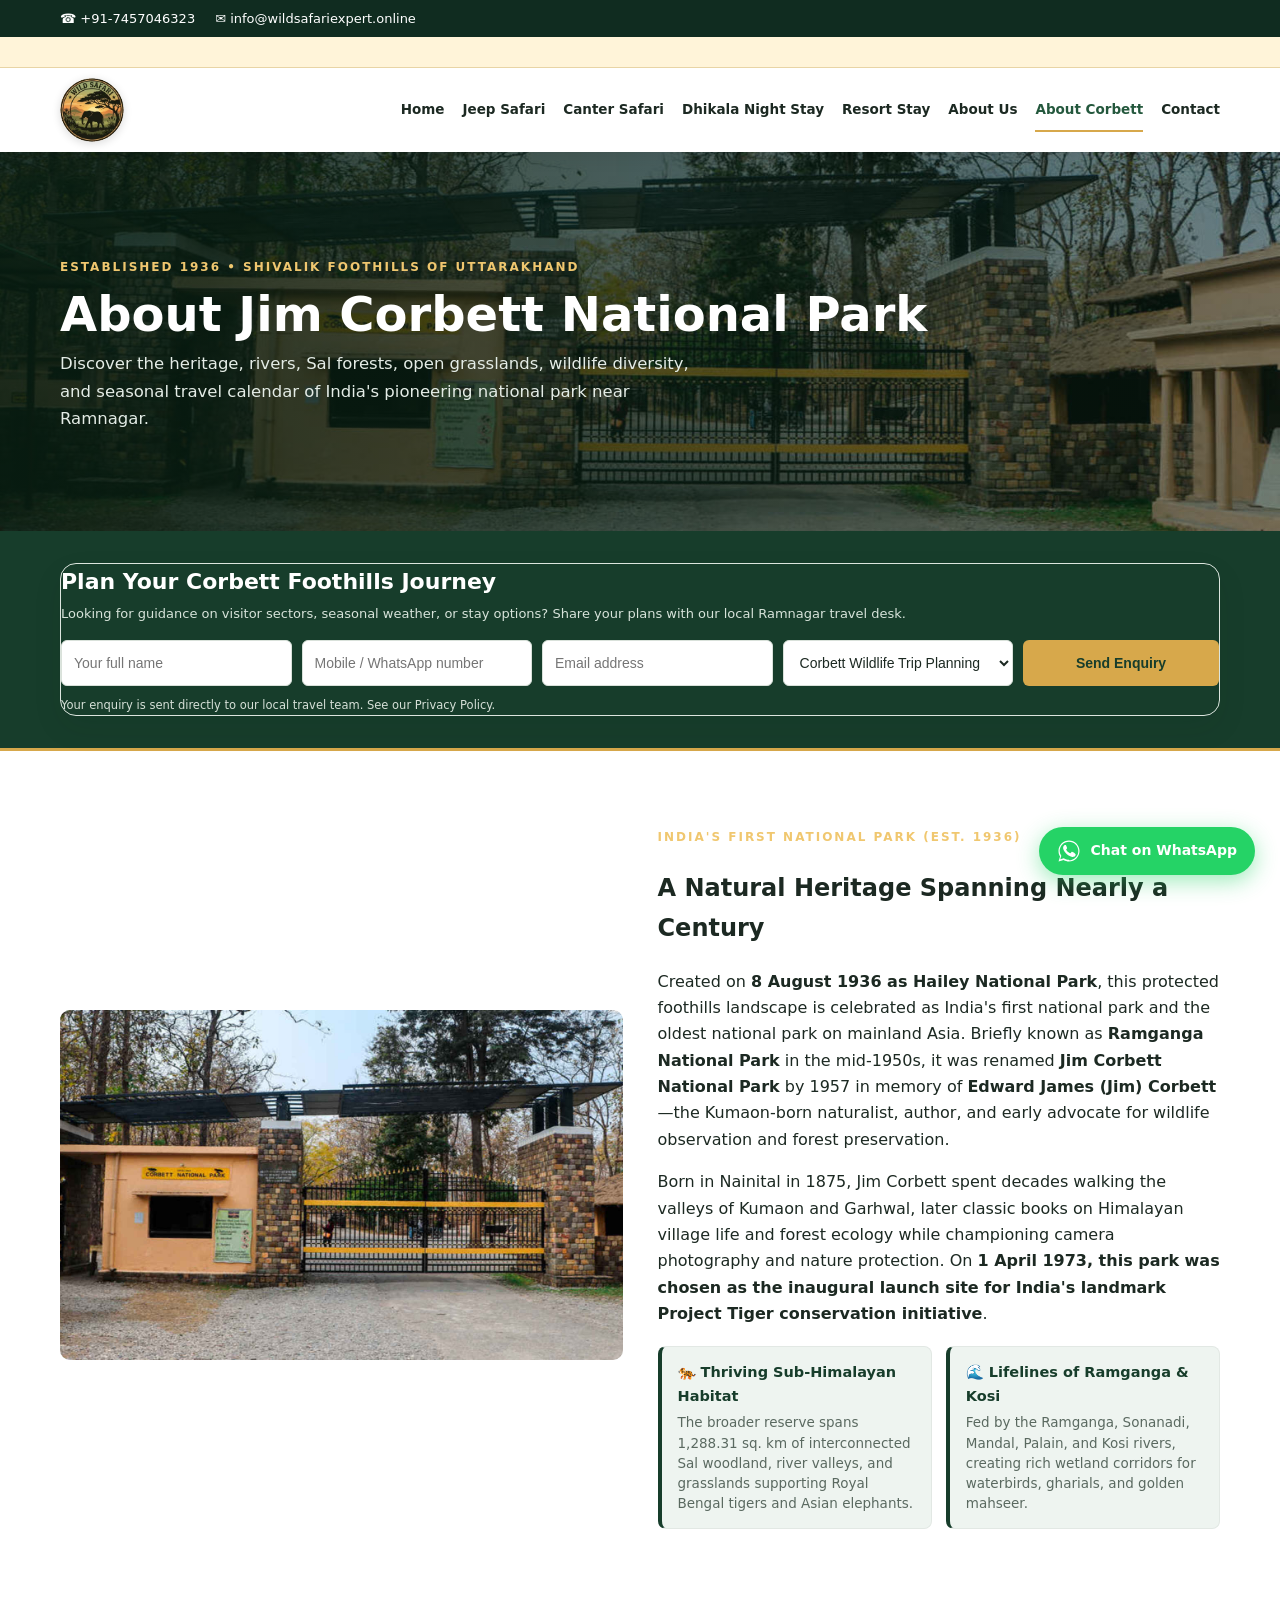
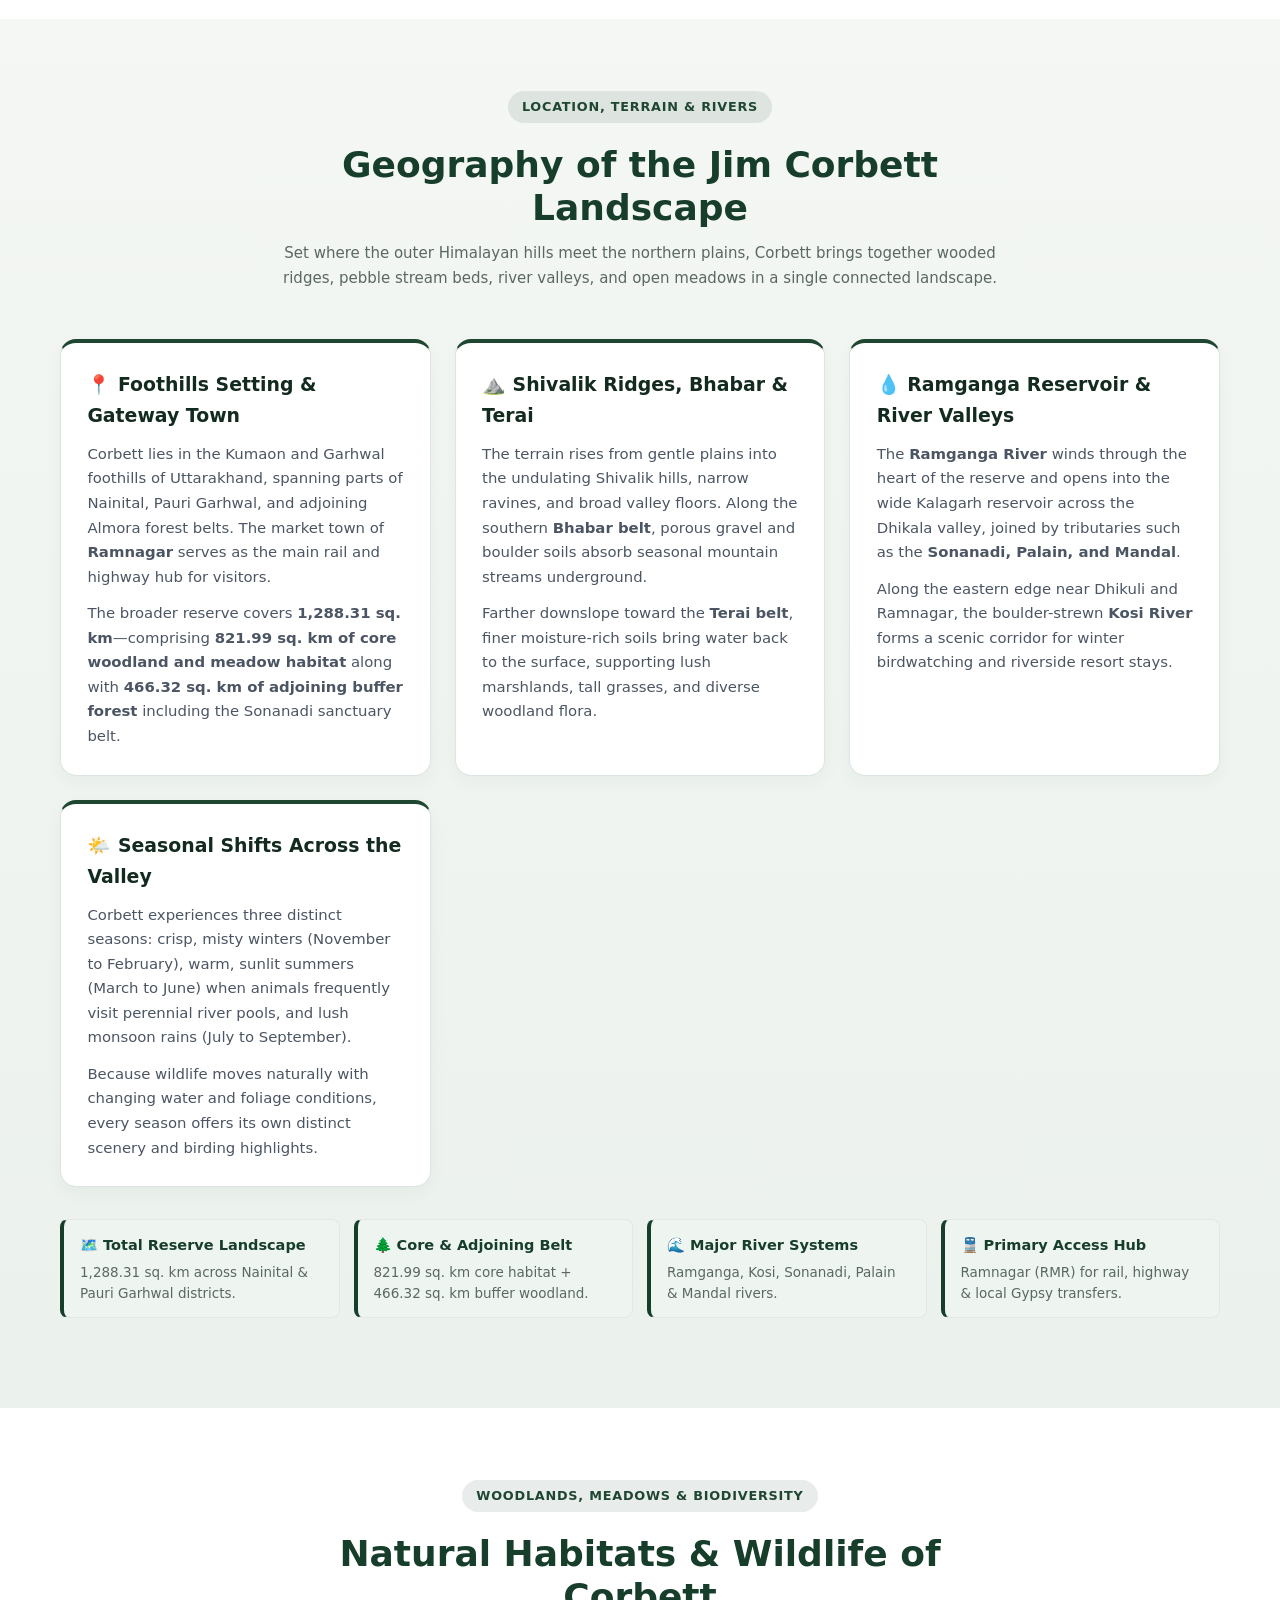
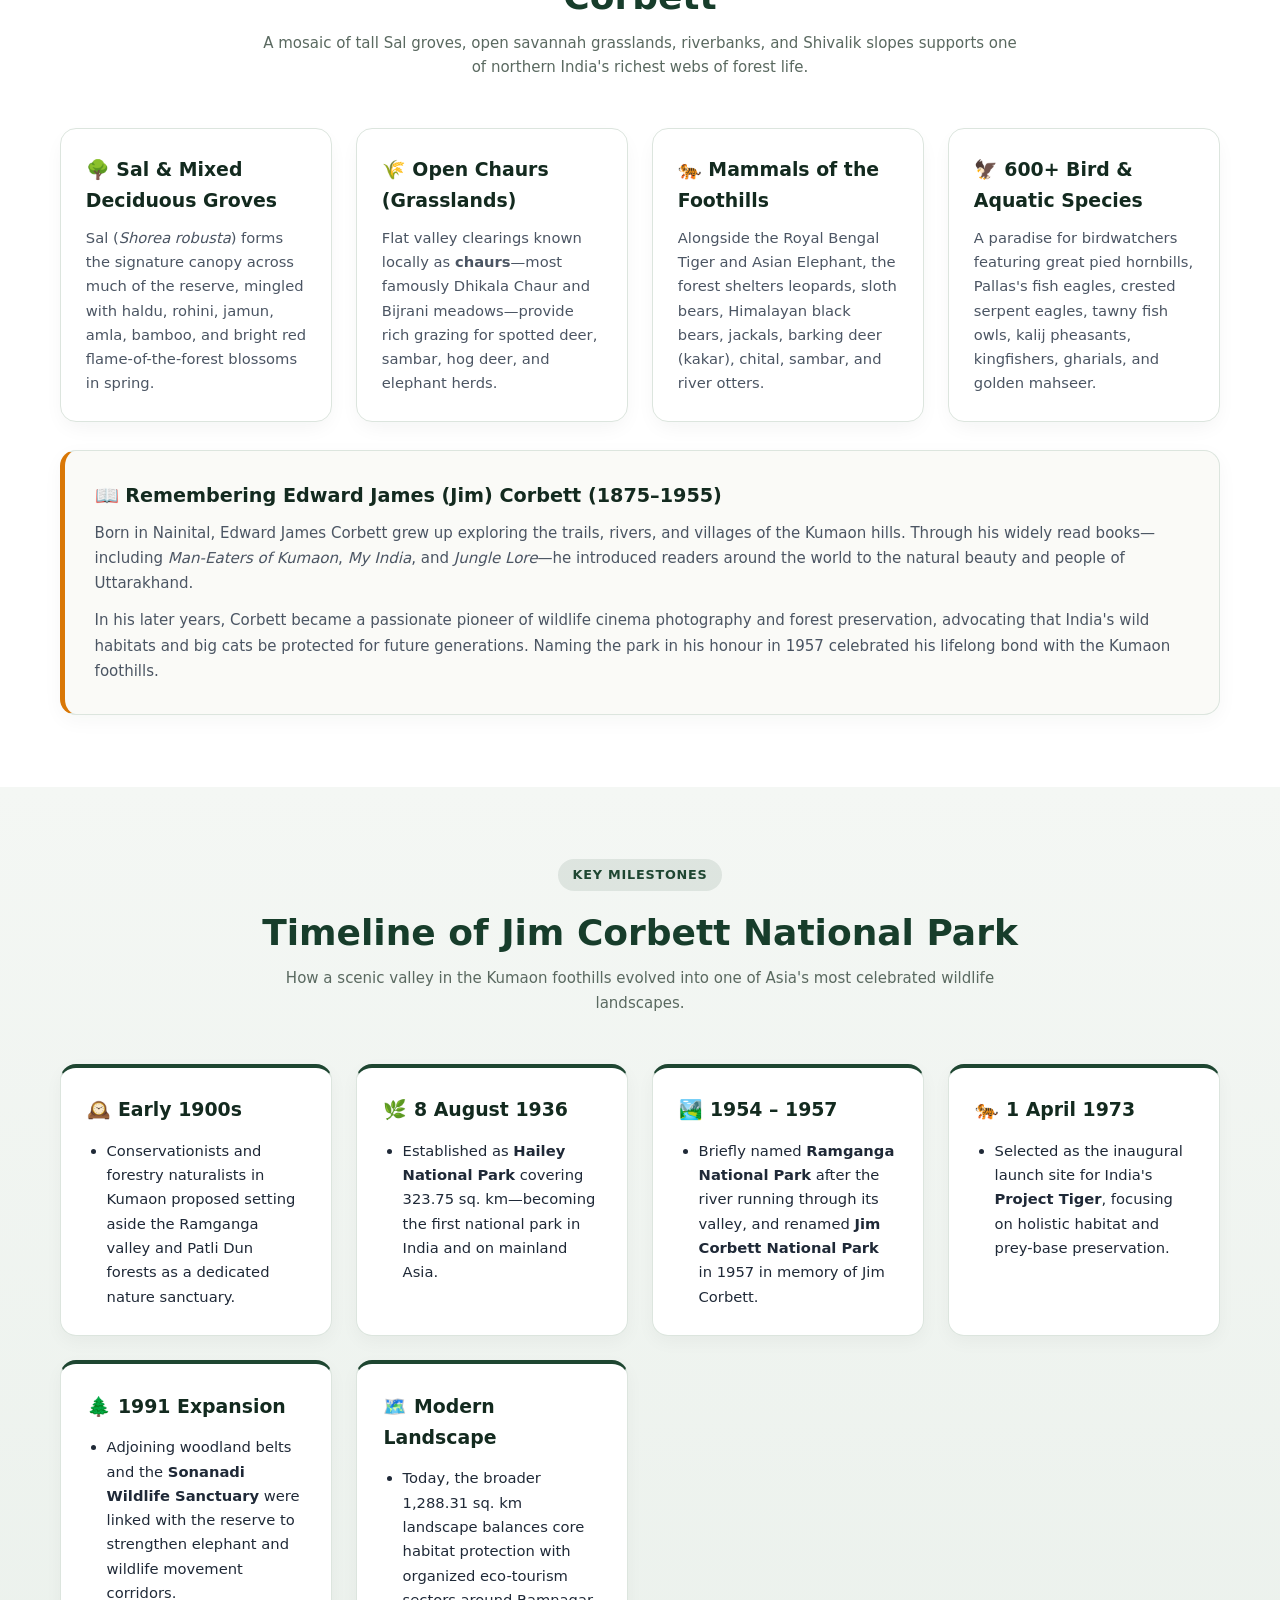
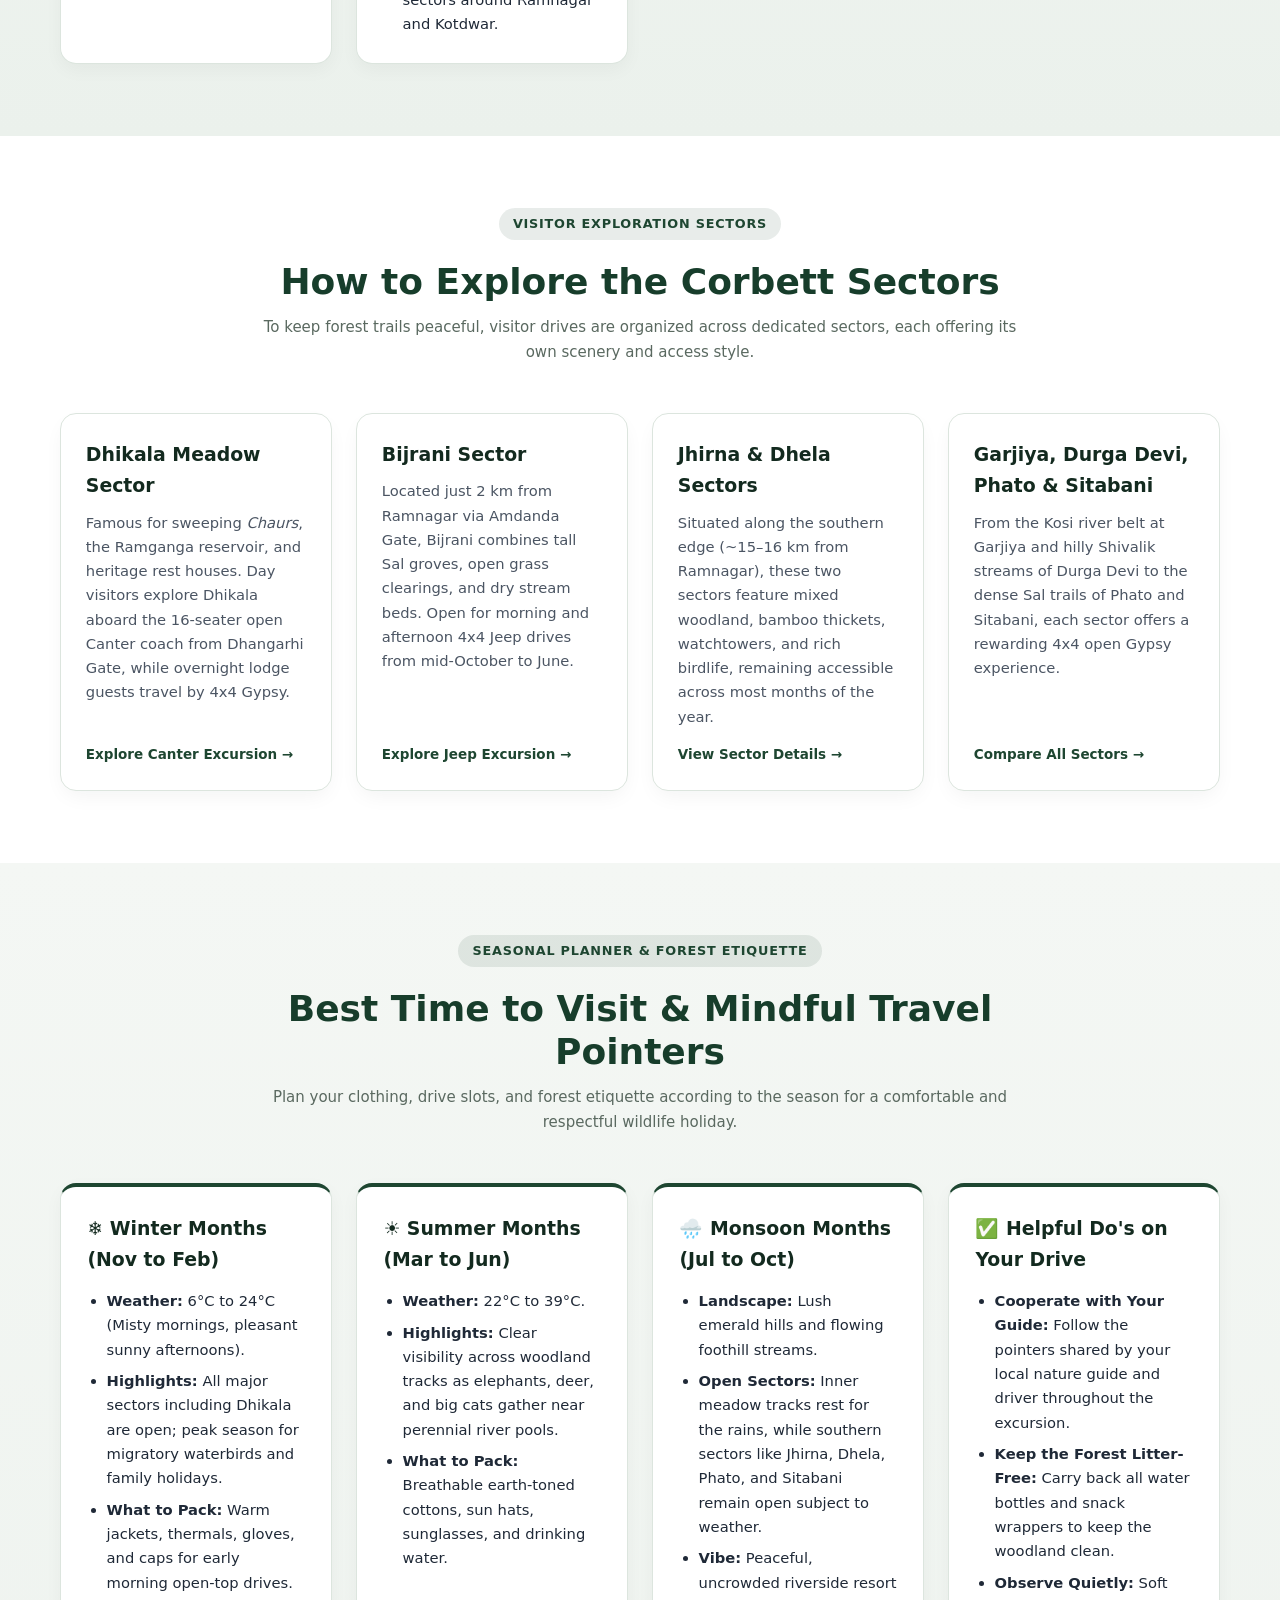
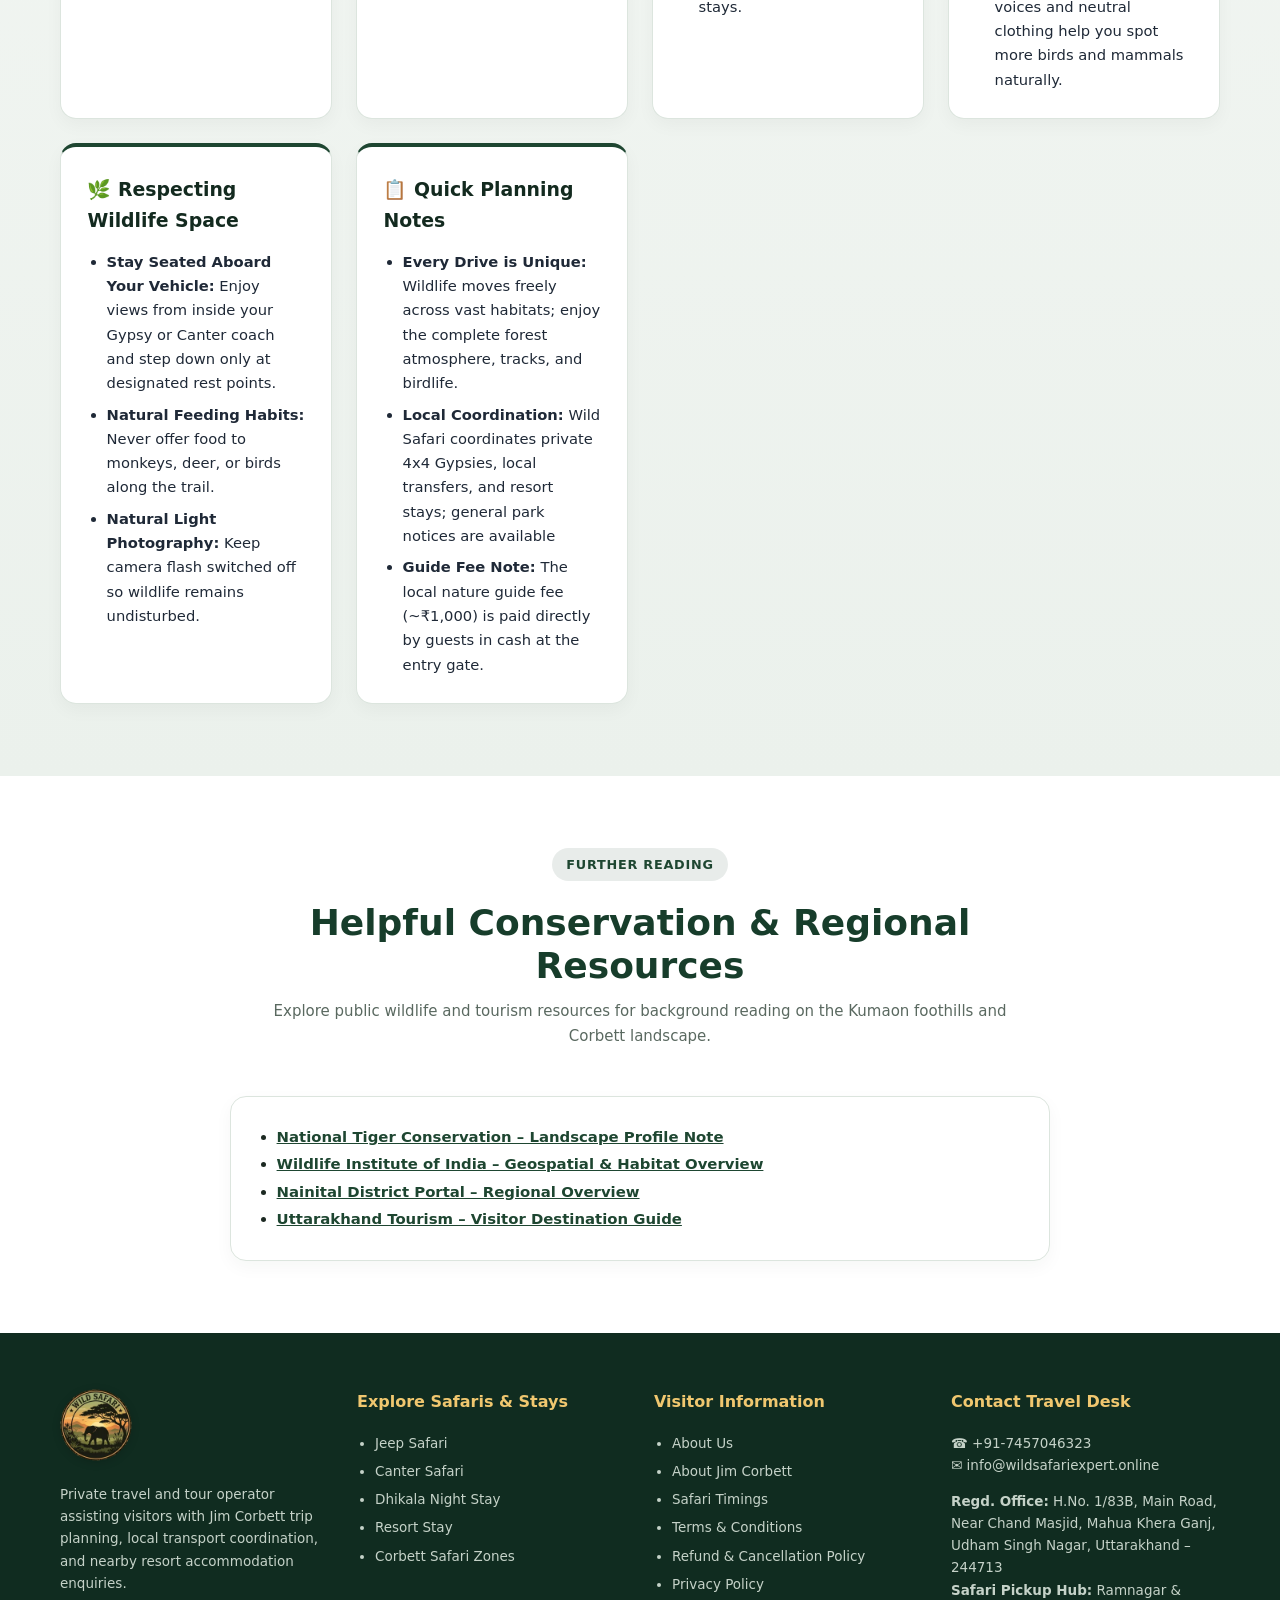
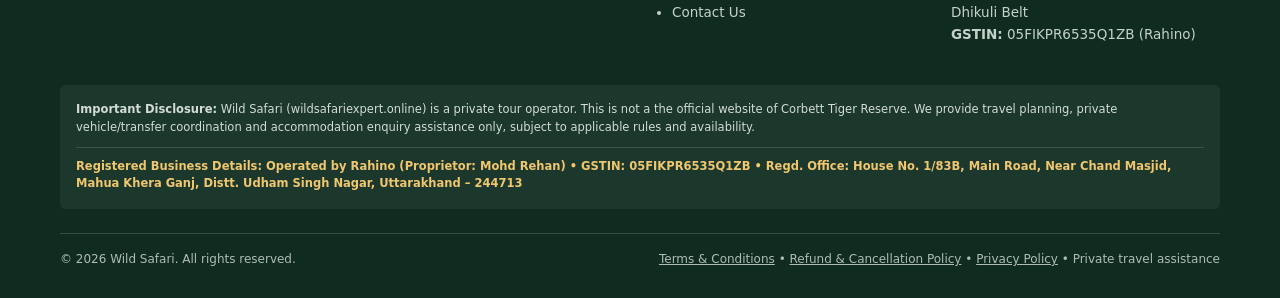
==== commit 8fd0df10: "Update stylesheet link with versioning" ====
--- a/about-jim-corbett.html
+++ b/about-jim-corbett.html
@@ -22,8 +22,7 @@
   <meta property="og:image" content="https://wildsafariexpert.online/assets/animation/safari-5.jpeg">
 
   <!-- Unified Global Stylesheet -->
-  <link rel="stylesheet" href="assets/style.css">
-
+<link rel="stylesheet" href="assets/style.css?v=2">
   <!-- Structured Data (JSON-LD) for SEO -->
   <script type="application/ld+json">
   {
--- a/assets/style.css
+++ b/assets/style.css
@@ -1984,3 +1984,78 @@
     text-align: center;
   }
 }
+
+
+/* =========================================================
+   GLOBAL BRAND LOGO REPLACEMENT (HEADER & FOOTER)
+   Automatically replaces .brand text with the circular
+   Wild Safari logo across all pages via CSS only (works
+   whether text inside <a class="brand"> is kept or deleted).
+   ========================================================= */
+:root {
+  --ws-brand-logo: url("[data-uri]");
+}
+
+html body .site-header .nav-wrap a.brand,
+html body .site-footer a.brand,
+html body a.brand {
+  display: inline-block !important;
+  width: 64px !important;
+  height: 64px !important;
+  min-width: 64px !important;
+  min-height: 64px !important;
+  max-width: 64px !important;
+  padding: 0 !important;
+  margin: 0 !important;
+  background-image: var(--ws-brand-logo) !important;
+  background-size: contain !important;
+  background-position: center !important;
+  background-repeat: no-repeat !important;
+  border-radius: 50% !important;
+  font-size: 0 !important;
+  line-height: 0 !important;
+  color: transparent !important;
+  text-indent: -9999px !important;
+  overflow: hidden !important;
+  white-space: nowrap !important;
+  vertical-align: middle !important;
+  flex-shrink: 0 !important;
+  box-shadow: 0 2px 8px rgba(0, 0, 0, 0.14) !important;
+  transition: transform 0.2s ease, box-shadow 0.2s ease !important;
+}
+
+html body .site-header .nav-wrap a.brand:hover,
+html body .site-footer a.brand:hover,
+html body a.brand:hover {
+  transform: scale(1.04) !important;
+  box-shadow: 0 4px 12px rgba(0, 0, 0, 0.22) !important;
+}
+
+html body .site-footer a.brand {
+  width: 72px !important;
+  height: 72px !important;
+  min-width: 72px !important;
+  min-height: 72px !important;
+  max-width: 72px !important;
+  margin-bottom: 8px !important;
+}
+
+html body .site-header .nav-wrap a.brand small,
+html body .site-footer a.brand small,
+html body a.brand small {
+  display: none !important;
+  font-size: 0 !important;
+  line-height: 0 !important;
+  visibility: hidden !important;
+}
+
+@media screen and (max-width: 480px) {
+  html body .site-header .nav-wrap a.brand,
+  html body a.brand {
+    width: 54px !important;
+    height: 54px !important;
+    min-width: 54px !important;
+    min-height: 54px !important;
+    max-width: 54px !important;
+  }
+}
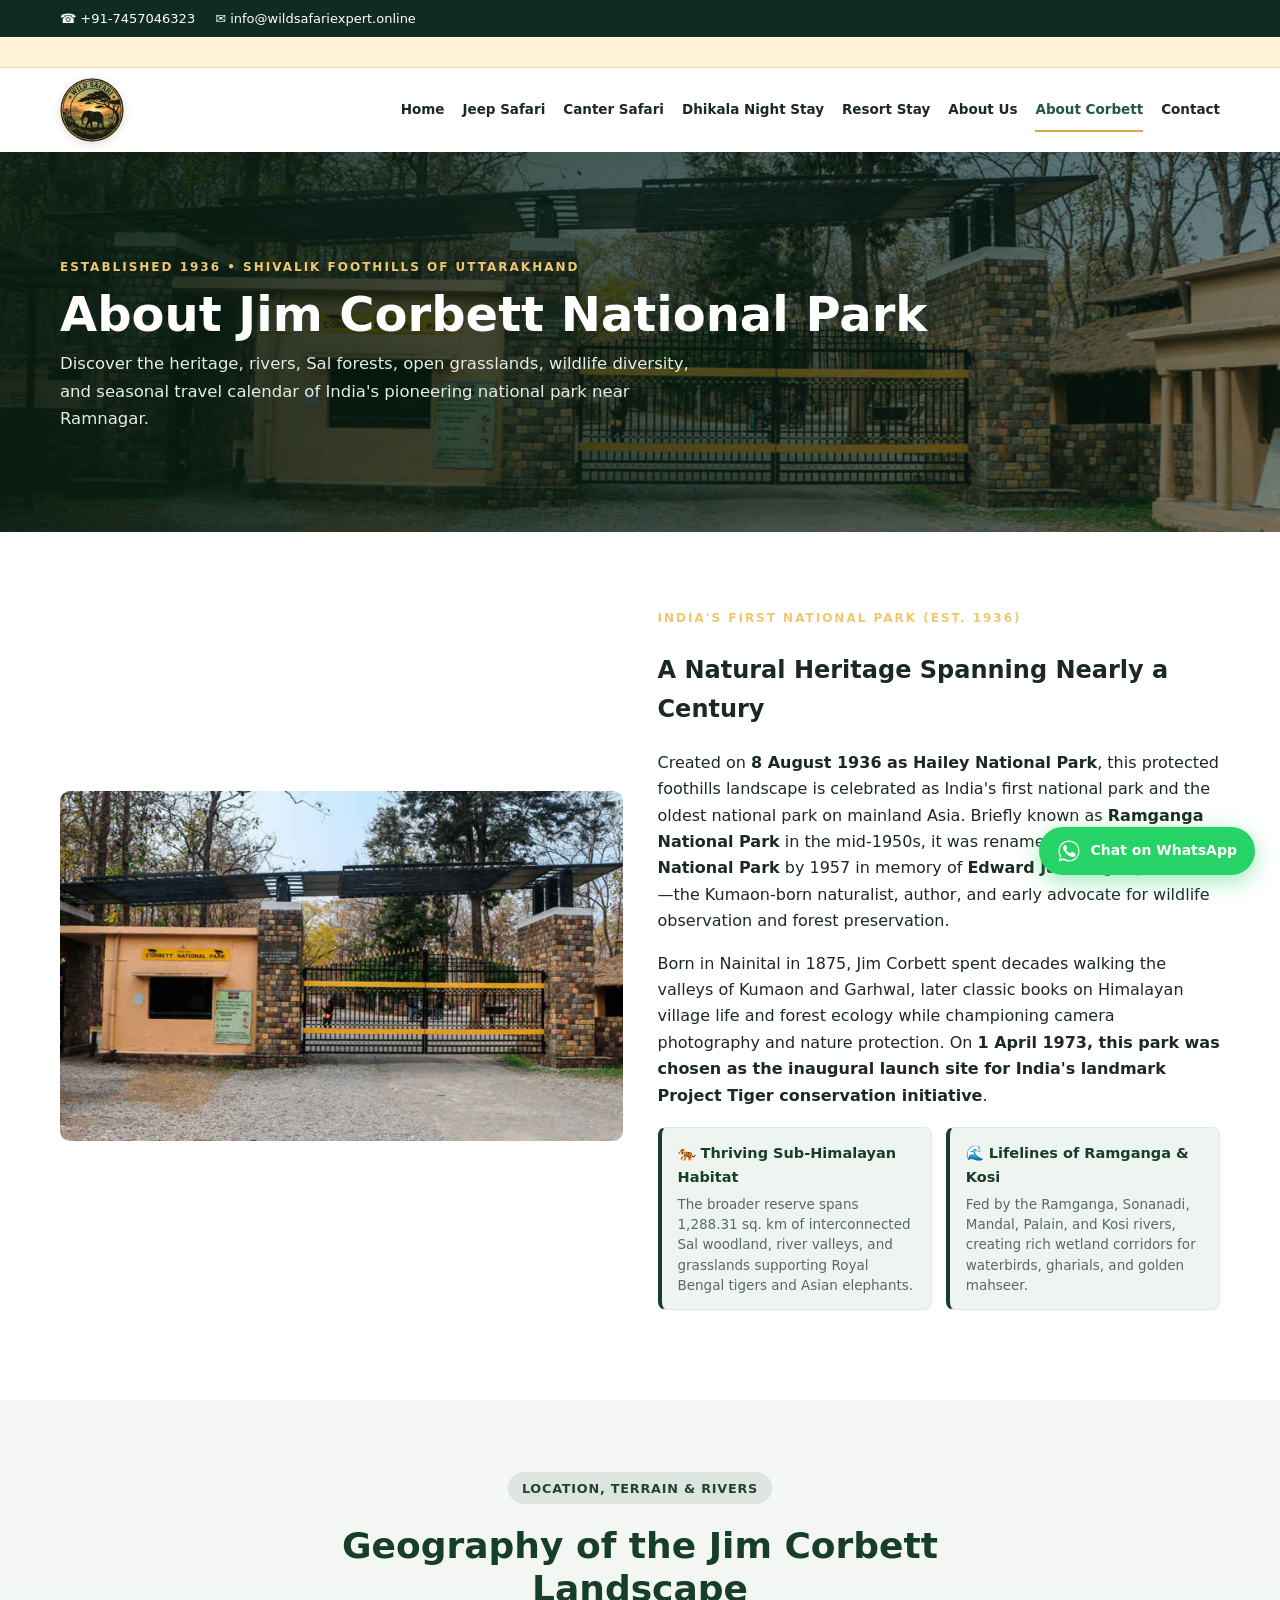
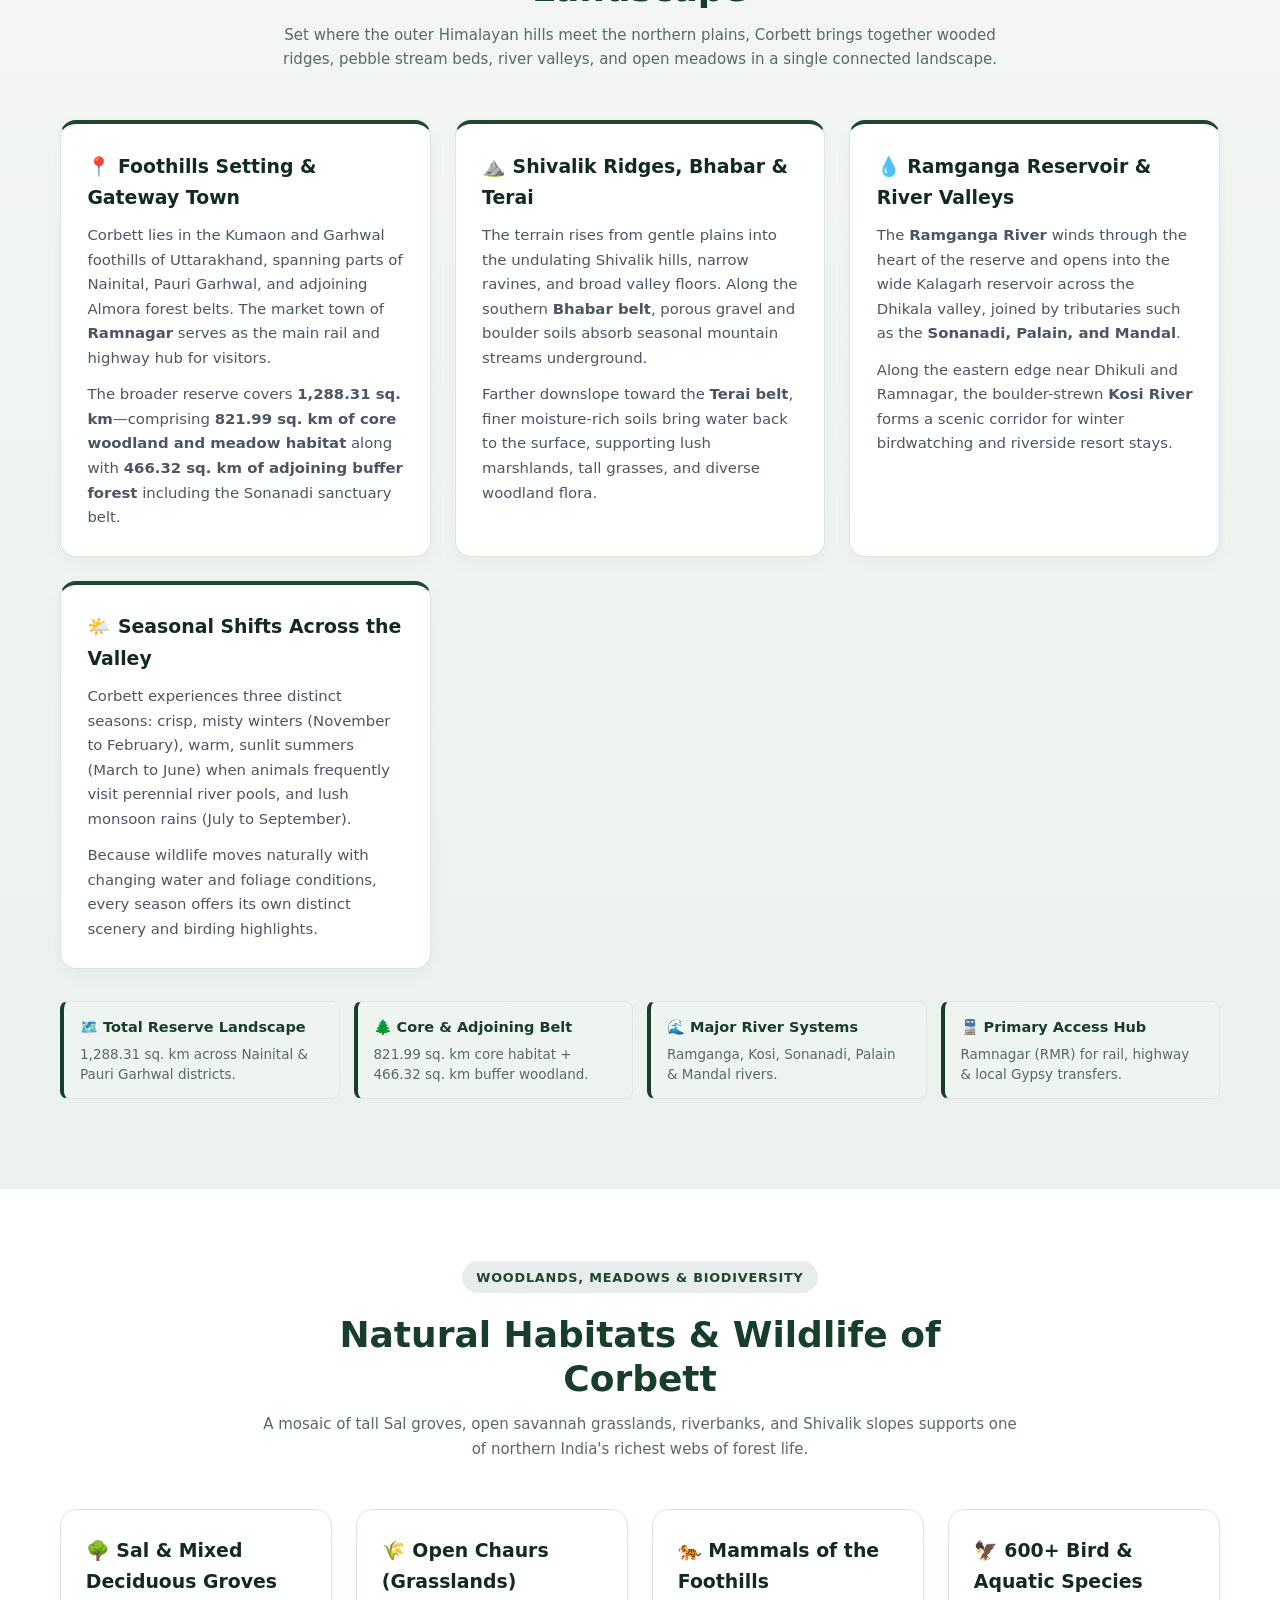
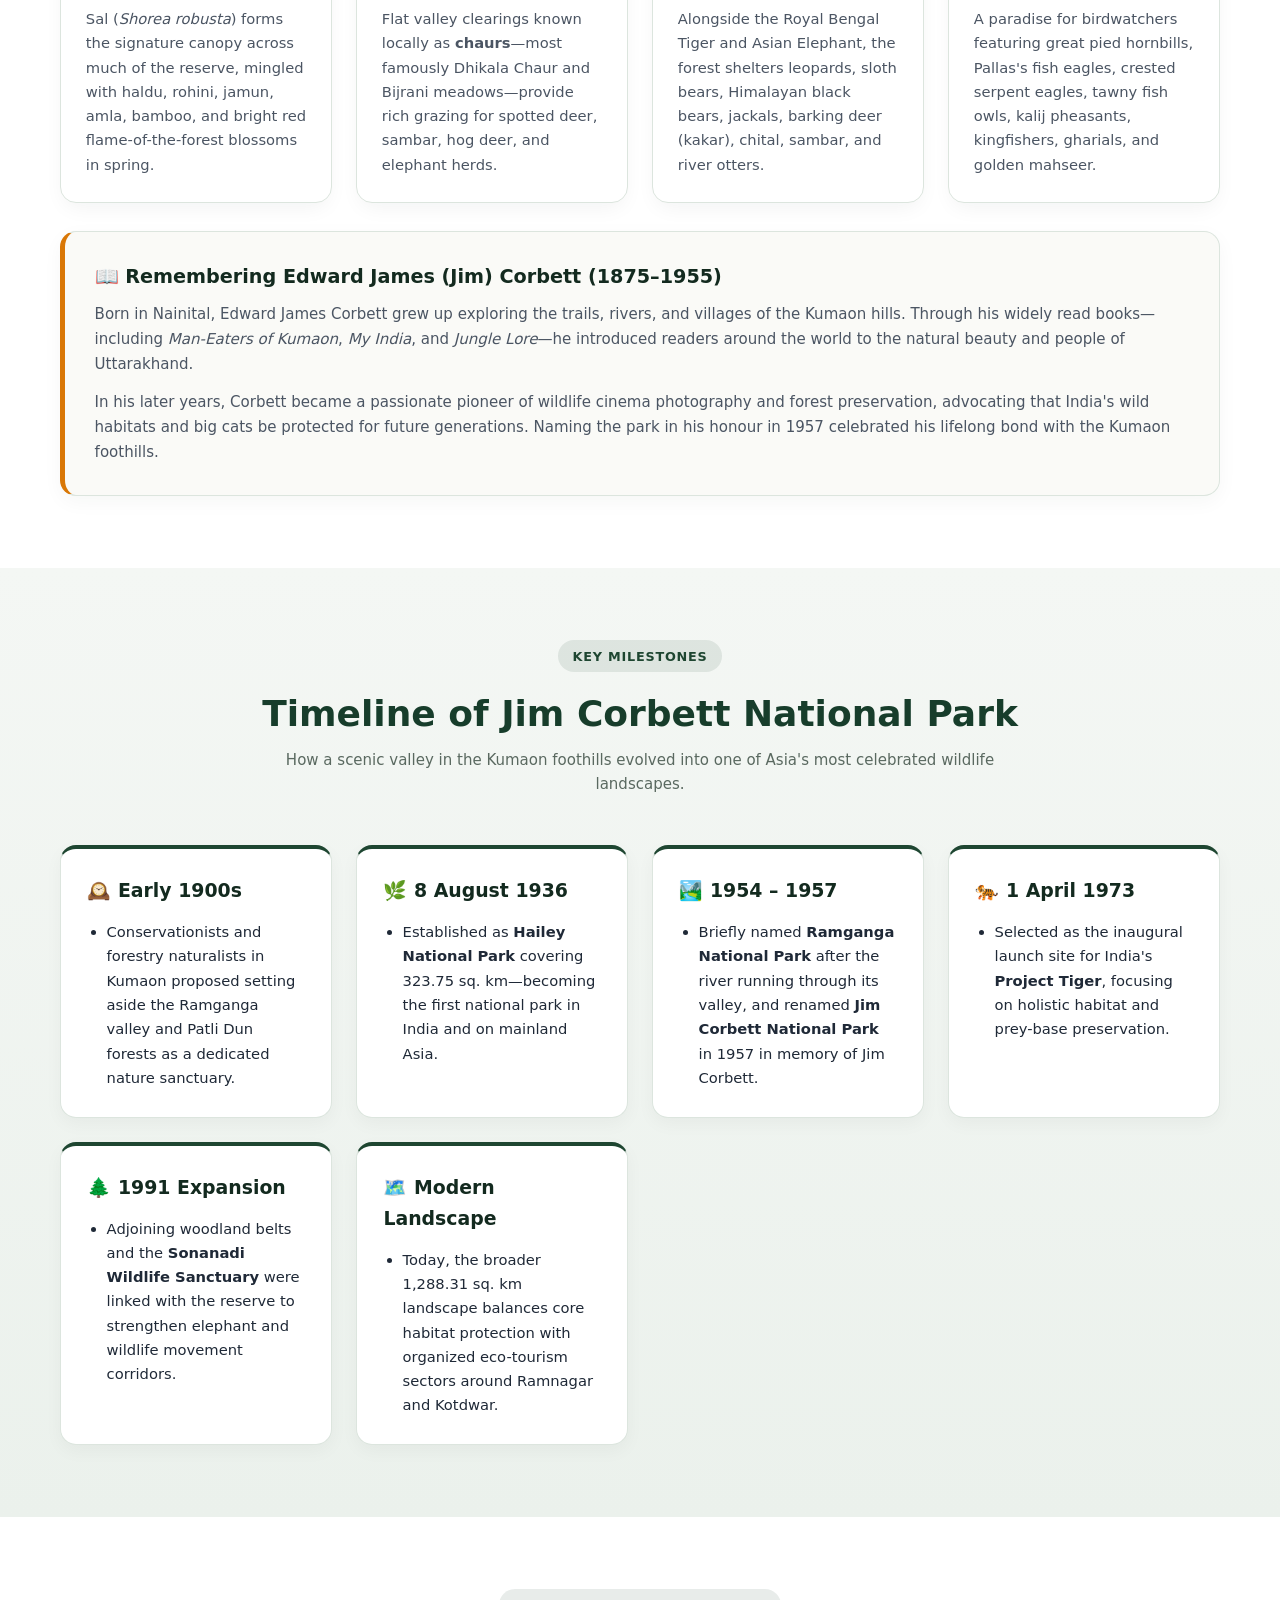
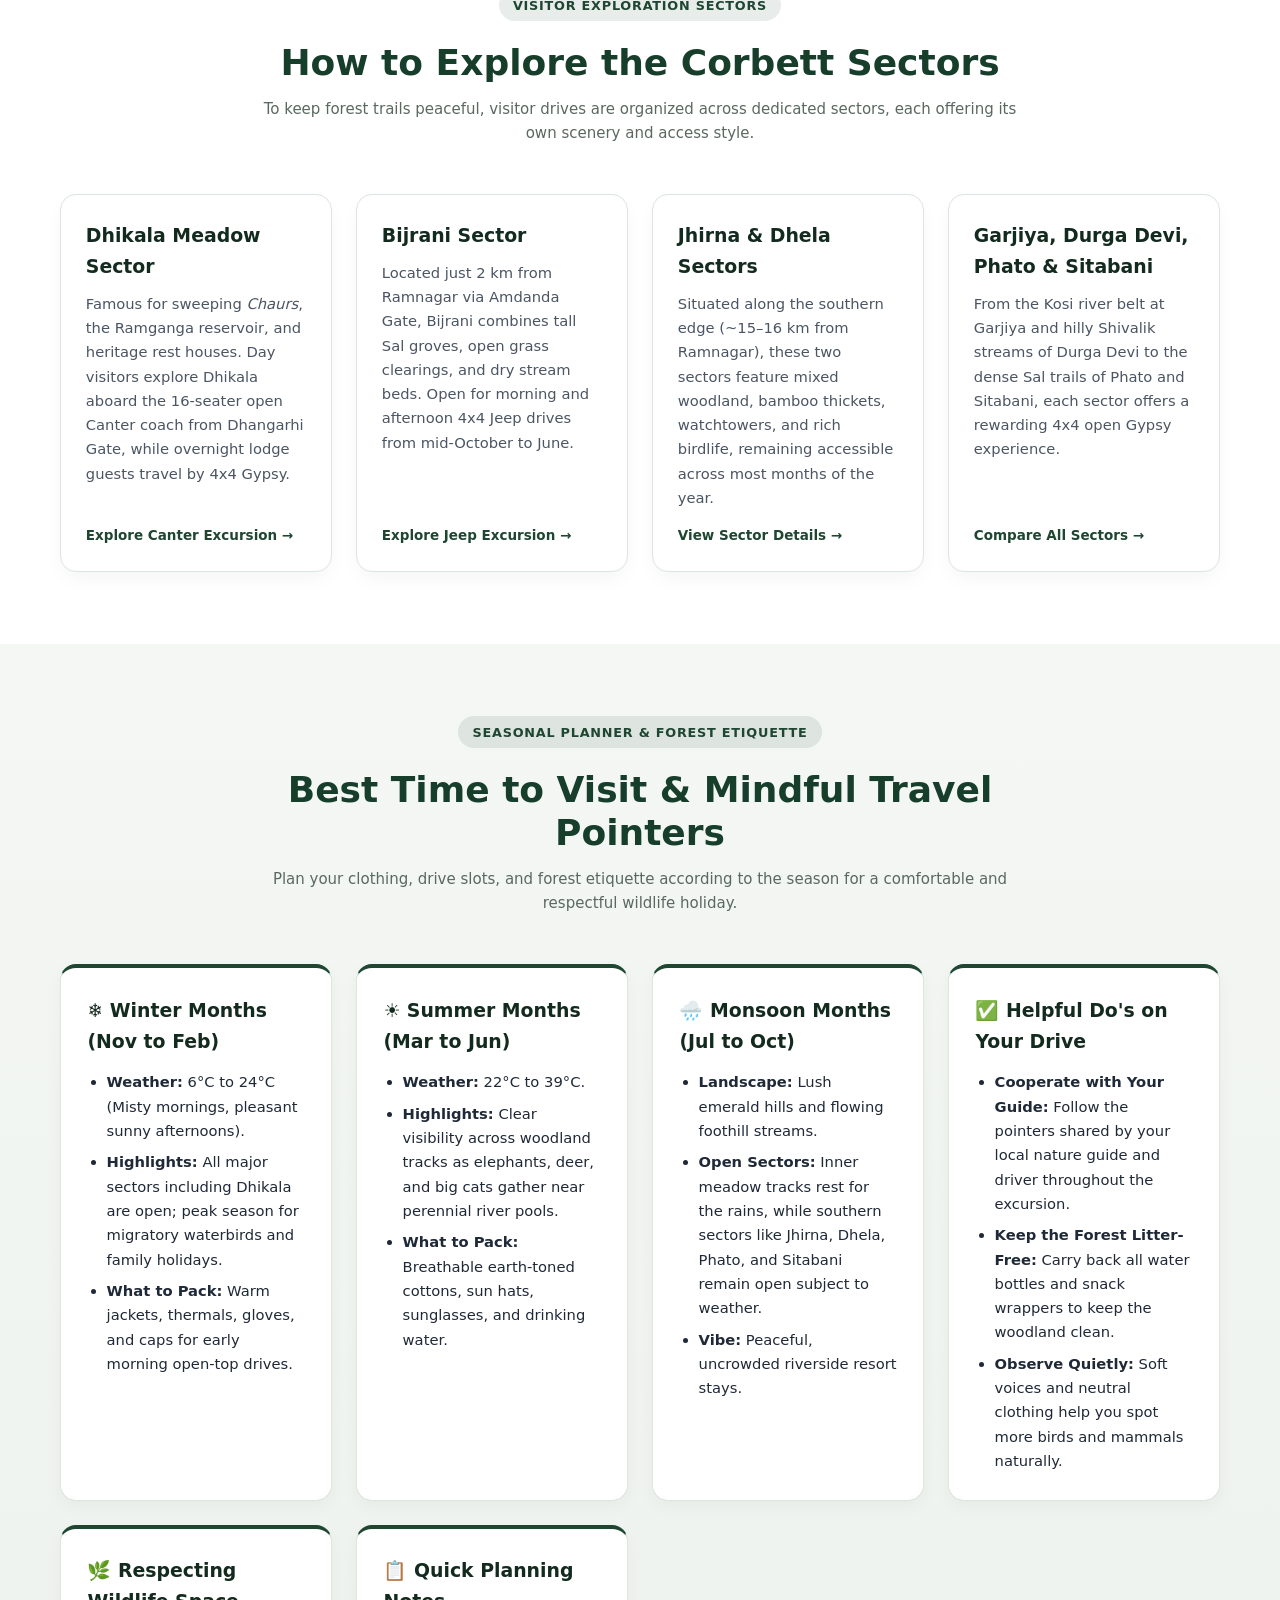
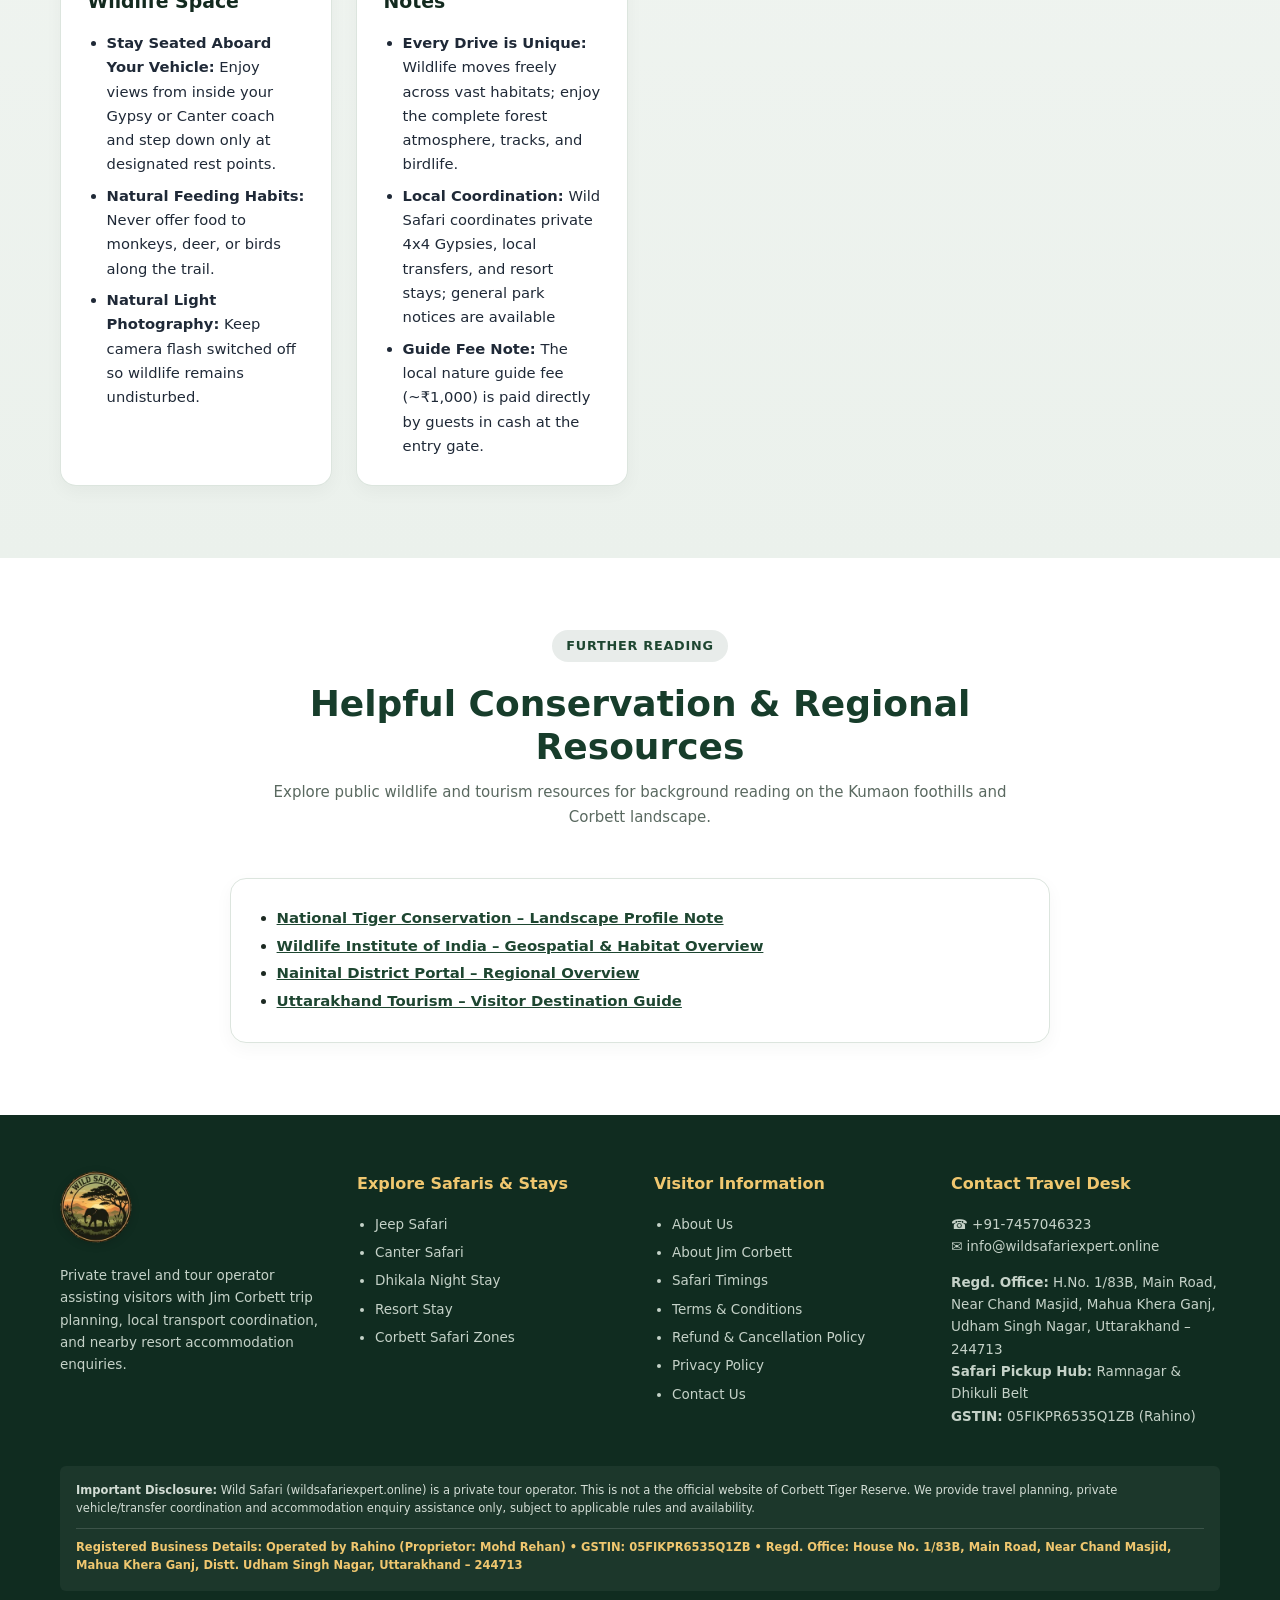
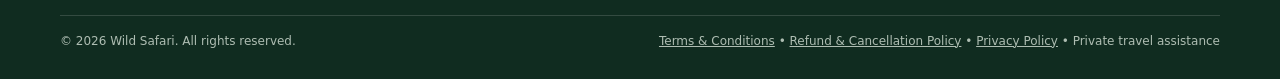
==== commit 4374becc: "Delete Quick Enquiry Bar from about-jim-corbett.html Removed the Quick Enquiry Bar section from the " ====
--- a/about-jim-corbett.html
+++ b/about-jim-corbett.html
@@ -557,42 +557,6 @@
   </section>
 
   <!-- ====================================================================
-       QUICK ENQUIRY BAR
-       ==================================================================== -->
-  <div id="enquiry">
-    <section class="enquiry" aria-label="Quick Travel Consultation">
-      <div class="form-wrap">
-        <div class="form-title">
-          <div>
-            <h2>Plan Your Corbett Foothills Journey</h2>
-            <div class="form-subtitle">Looking for guidance on visitor sectors, seasonal weather, or stay options? Share your plans with our local Ramnagar travel desk.</div>
-          </div>
-        </div>
-
-        <form class="form-grid" data-enquiry-form>
-          <input name="name" placeholder="Your full name" aria-label="Your full name" required>
-          <input name="phone" placeholder="Mobile / WhatsApp number" aria-label="Mobile number" type="tel" required>
-          <input name="email" placeholder="Email address" aria-label="Email address" type="email" required>
-          <select name="interest" aria-label="Select your interest">
-            <option value="Corbett Wildlife Trip Planning" selected>Corbett Wildlife Trip Planning</option>
-            <option value="Jeep Safari Enquiry">Jeep Safari Enquiry</option>
-            <option value="Canter Safari Enquiry">Canter Safari Enquiry</option>
-            <option value="Dhikala Night Stay Consultation">Dhikala Night Stay Consultation</option>
-            <option value="Resort Stay Assistance">Resort Stay Assistance</option>
-          </select>
-          <button class="btn" type="submit">Send Enquiry</button>
-        </form>
-
-        <div class="form-feedback" role="status" aria-live="polite"></div>
-
-        <p class="form-note">
-          Your enquiry is sent directly to our local travel team. See our <a href="privacy-policy.html">Privacy Policy</a>.
-        </p>
-      </div>
-    </section>
-  </div>
-
-  <!-- ====================================================================
        SECTION 1: PARK HISTORY & CONSERVATION LEGACY
        ==================================================================== -->
   <section class="section">
--- a/assets/style.css
+++ b/assets/style.css
@@ -1902,7 +1902,7 @@
 
 /* Moving legal / business-status disclaimer */
 .site-header::before {
-  content: "NOTICE: This is not an Official Website of Corbett Tiger Reserve. We are a private tour operator. Our package charges cover private Gypsy rental, driver and local trip coordination only.";
+  content: "NOTE: Official Disclosure: Wild Safari (wildsafariexpert.online) is a private travel & tour coordination agency operated by Rahino (GSTIN: 05FIKPR6535Q1ZB). We are NOT affiliated with the Uttarakhand Forest Department or the official Corbett Tiger Reserve portal.";
   display: block;
   width: 100%;
   min-height: 30px;
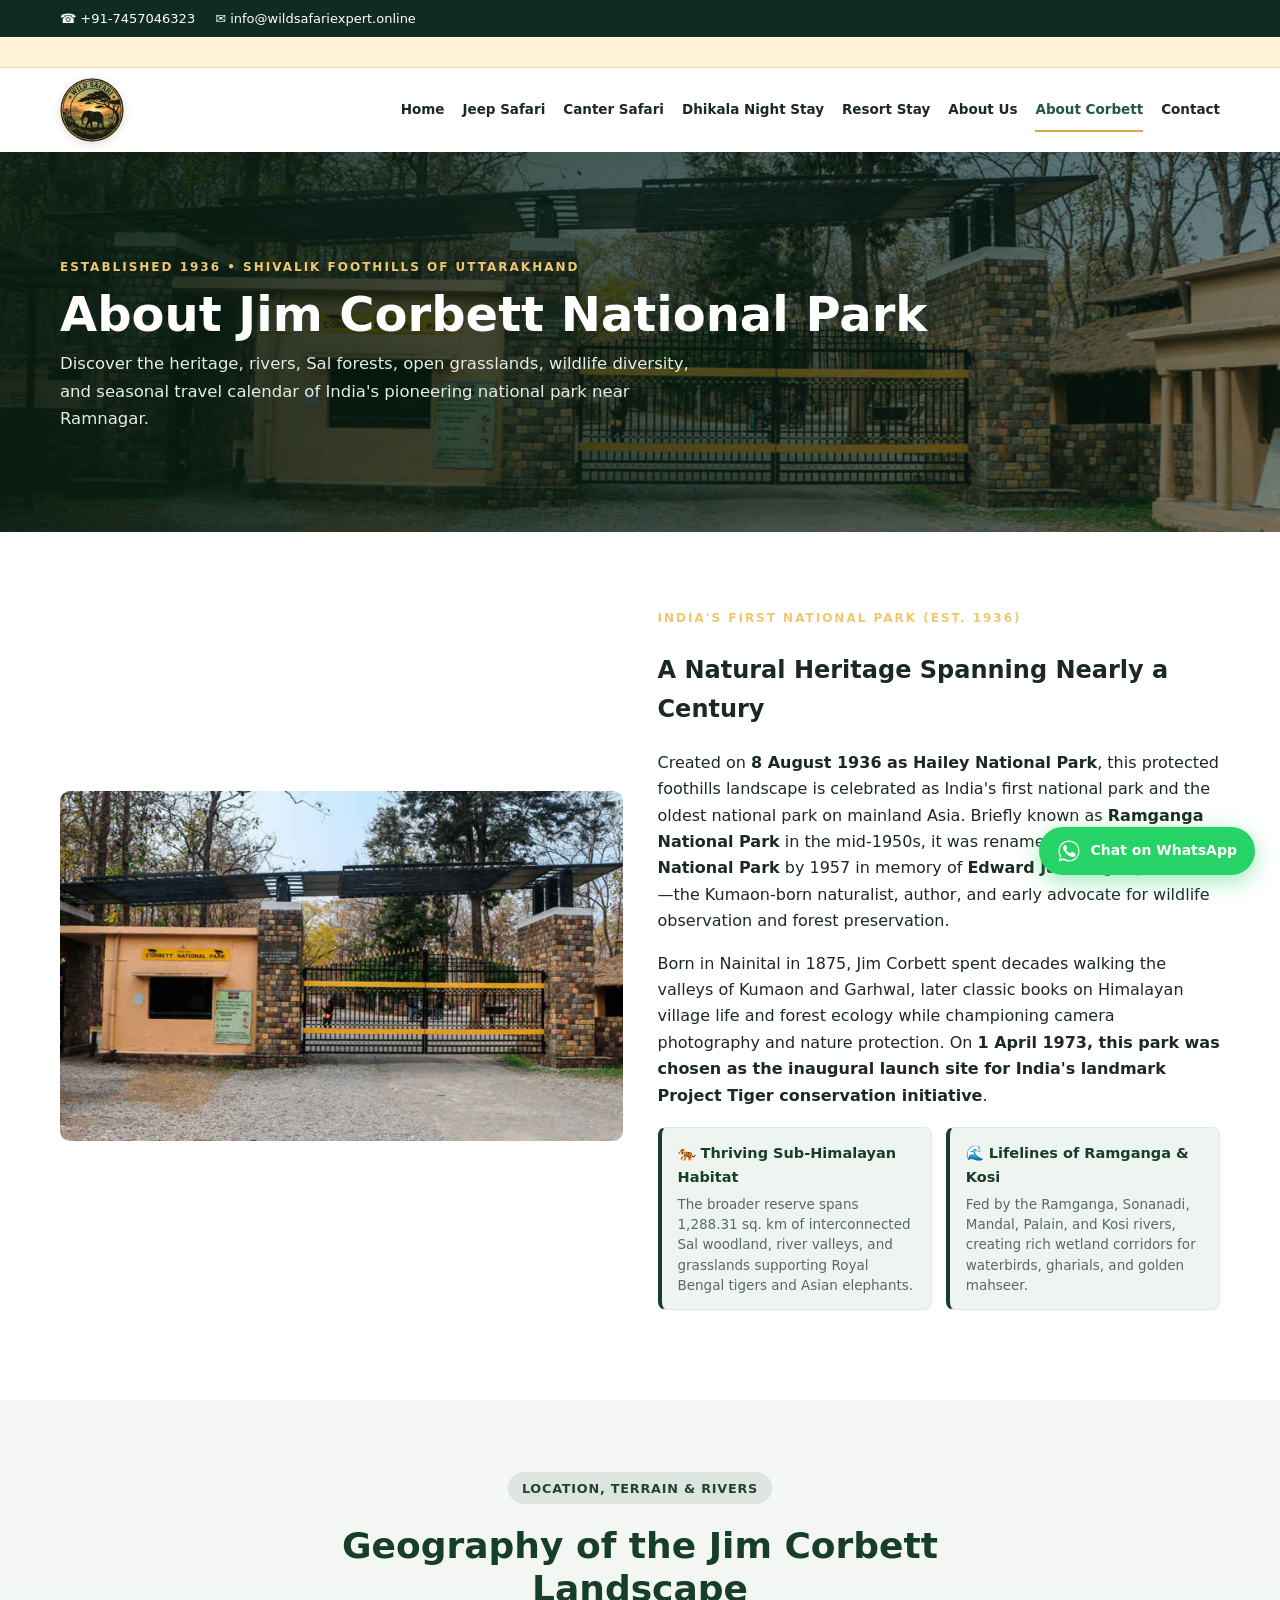
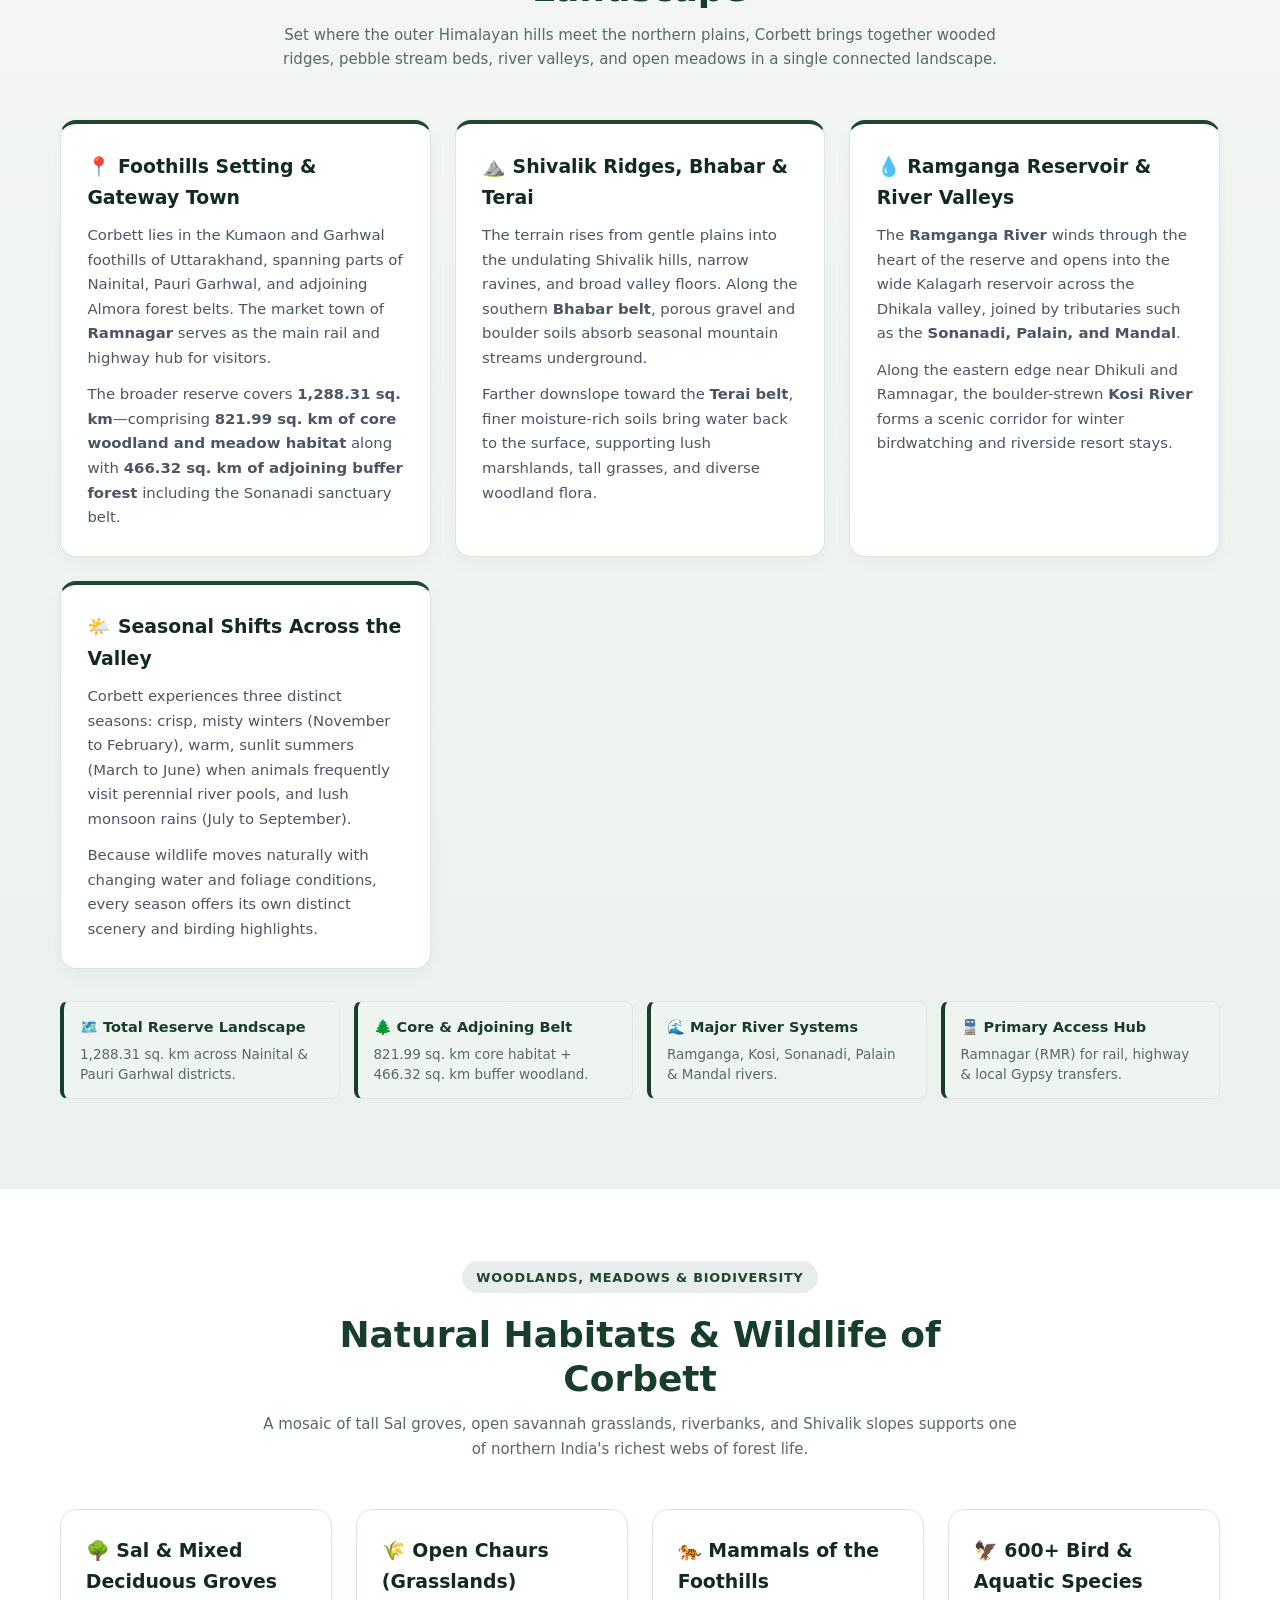
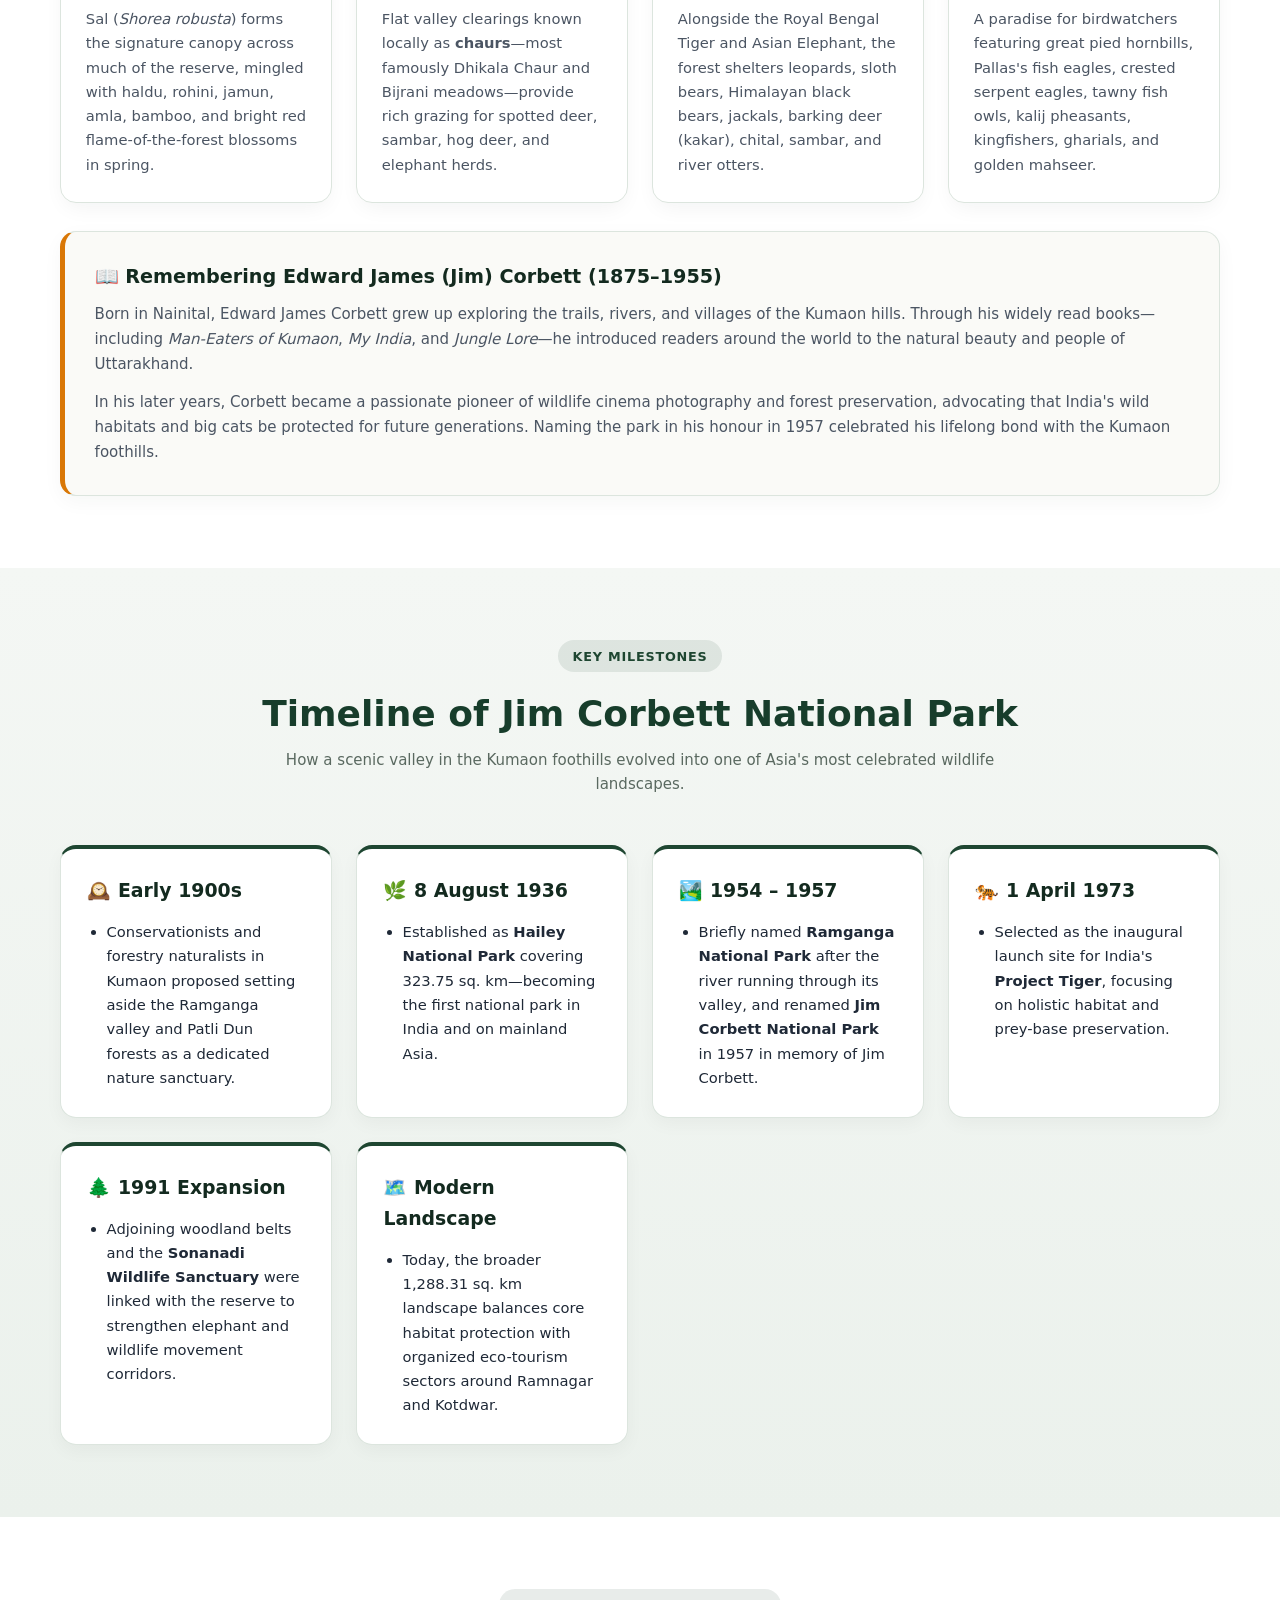
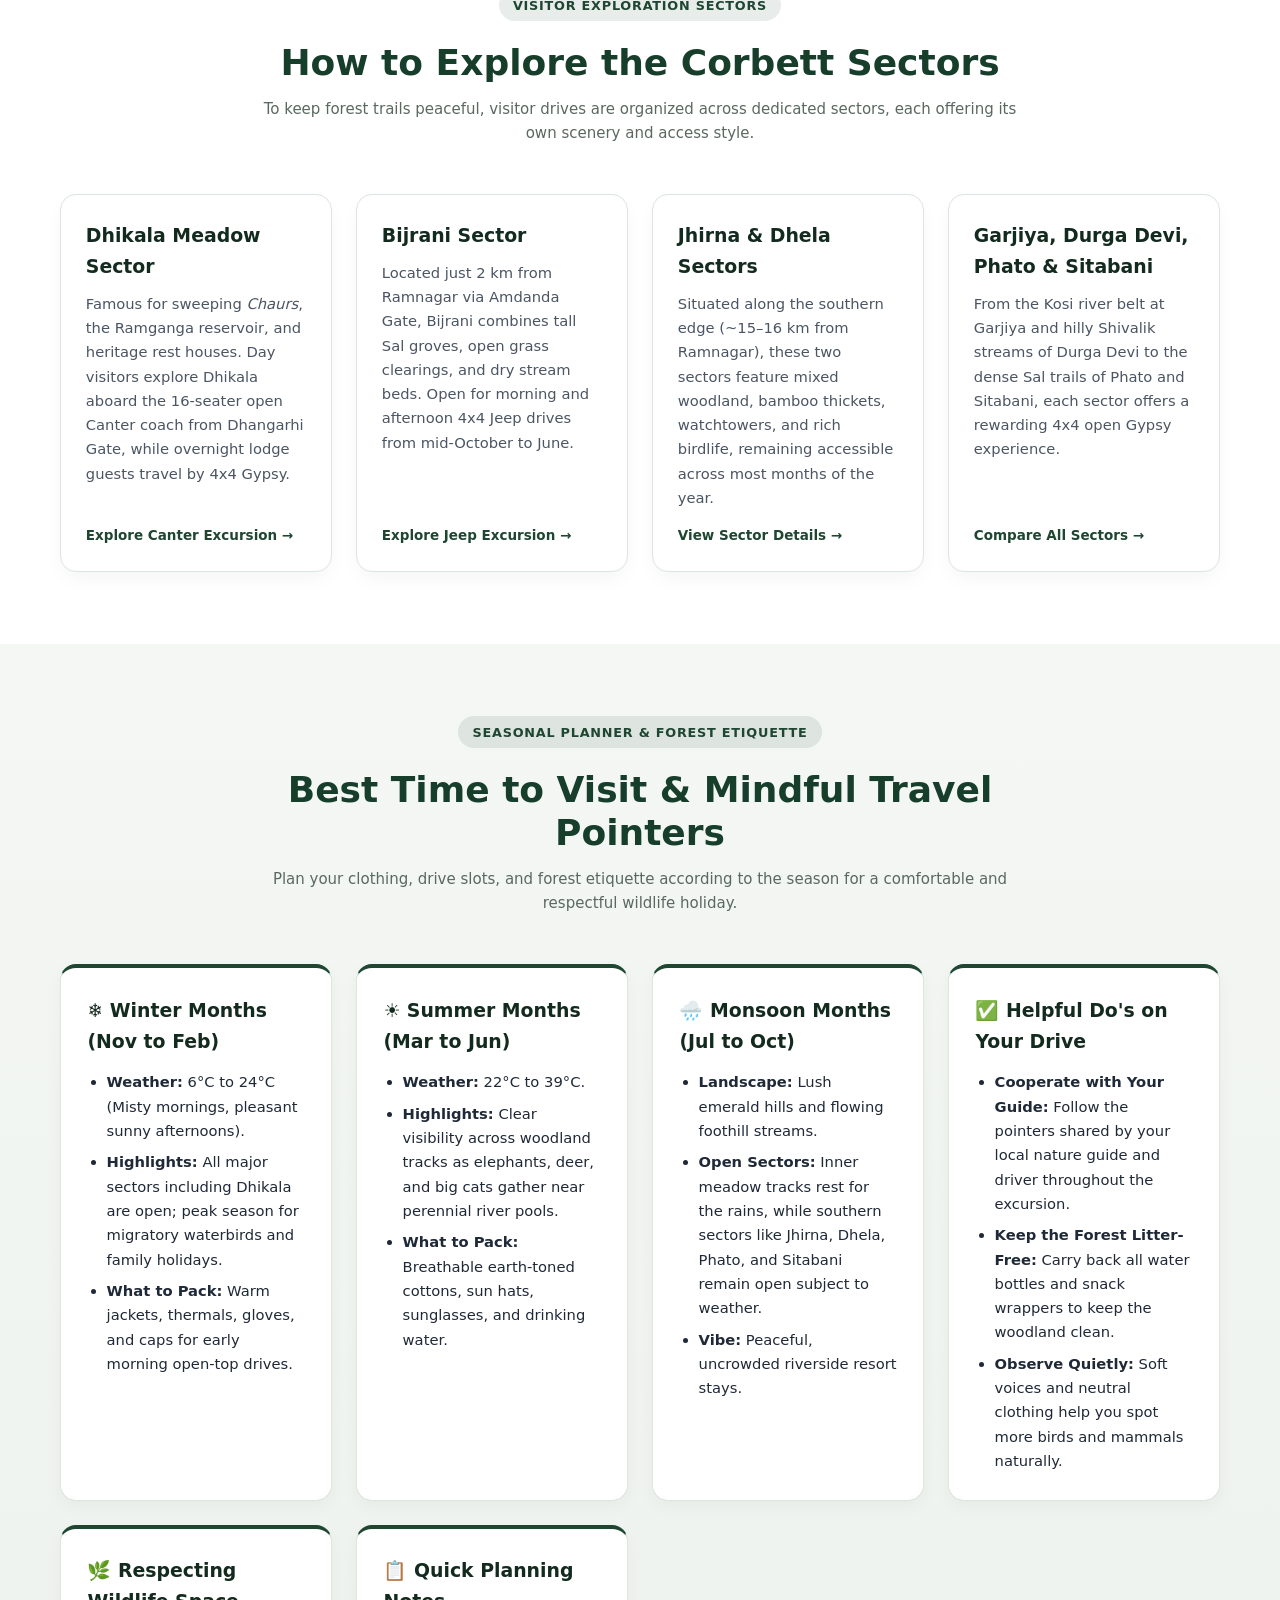
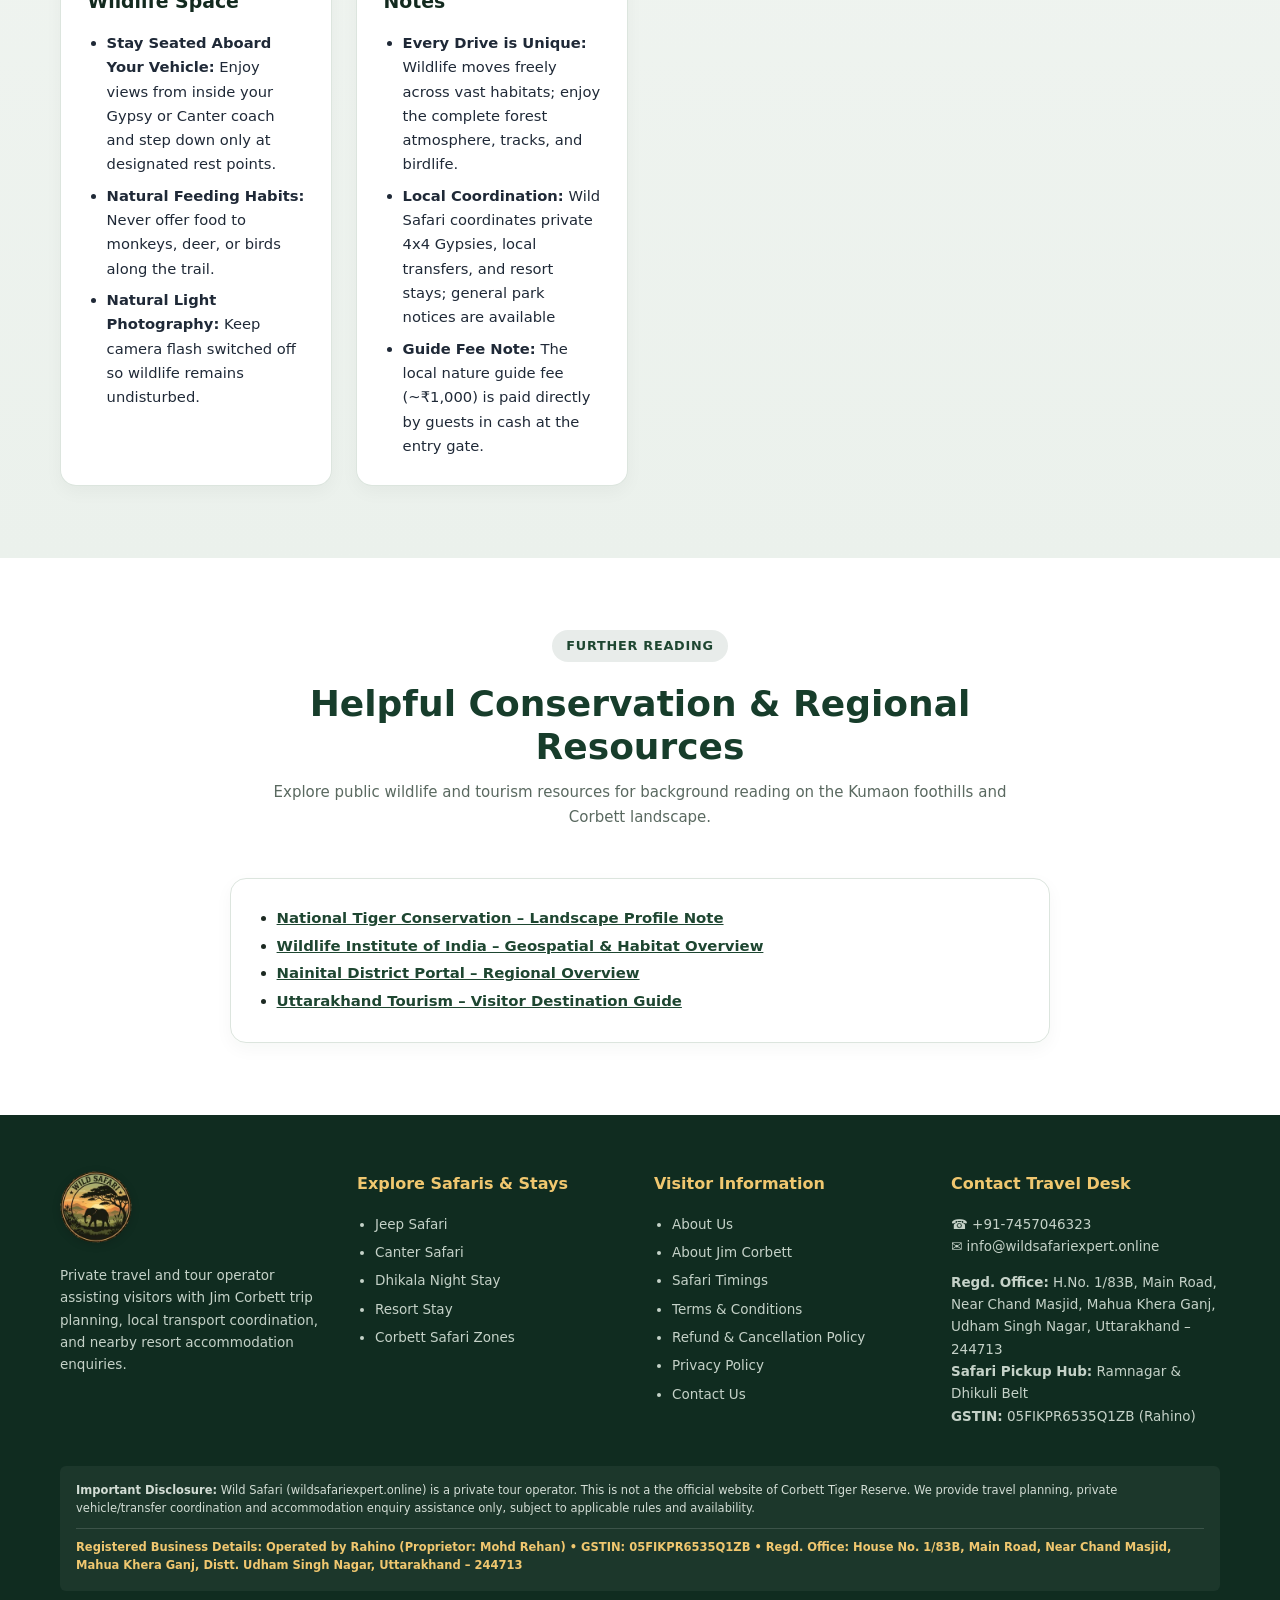
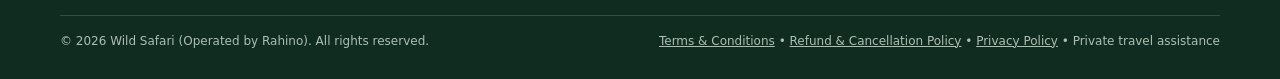
==== commit 906131d9: "Update footer copyright notice with operator name" ====
--- a/about-jim-corbett.html
+++ b/about-jim-corbett.html
@@ -945,7 +945,7 @@
     </div>
 
     <div class="footer-bottom">
-      <span>© 2026 Wild Safari. All rights reserved.</span>
+      <span>© 2026 Wild Safari (Operated by Rahino). All rights reserved.</span>
       <span>
         <a href="terms-and-conditions.html" style="color:#aebdb2;text-decoration:underline">Terms &amp; Conditions</a> • 
         <a href="terms-and-conditions.html#cancellation" style="color:#aebdb2;text-decoration:underline">Refund &amp; Cancellation Policy</a> • 
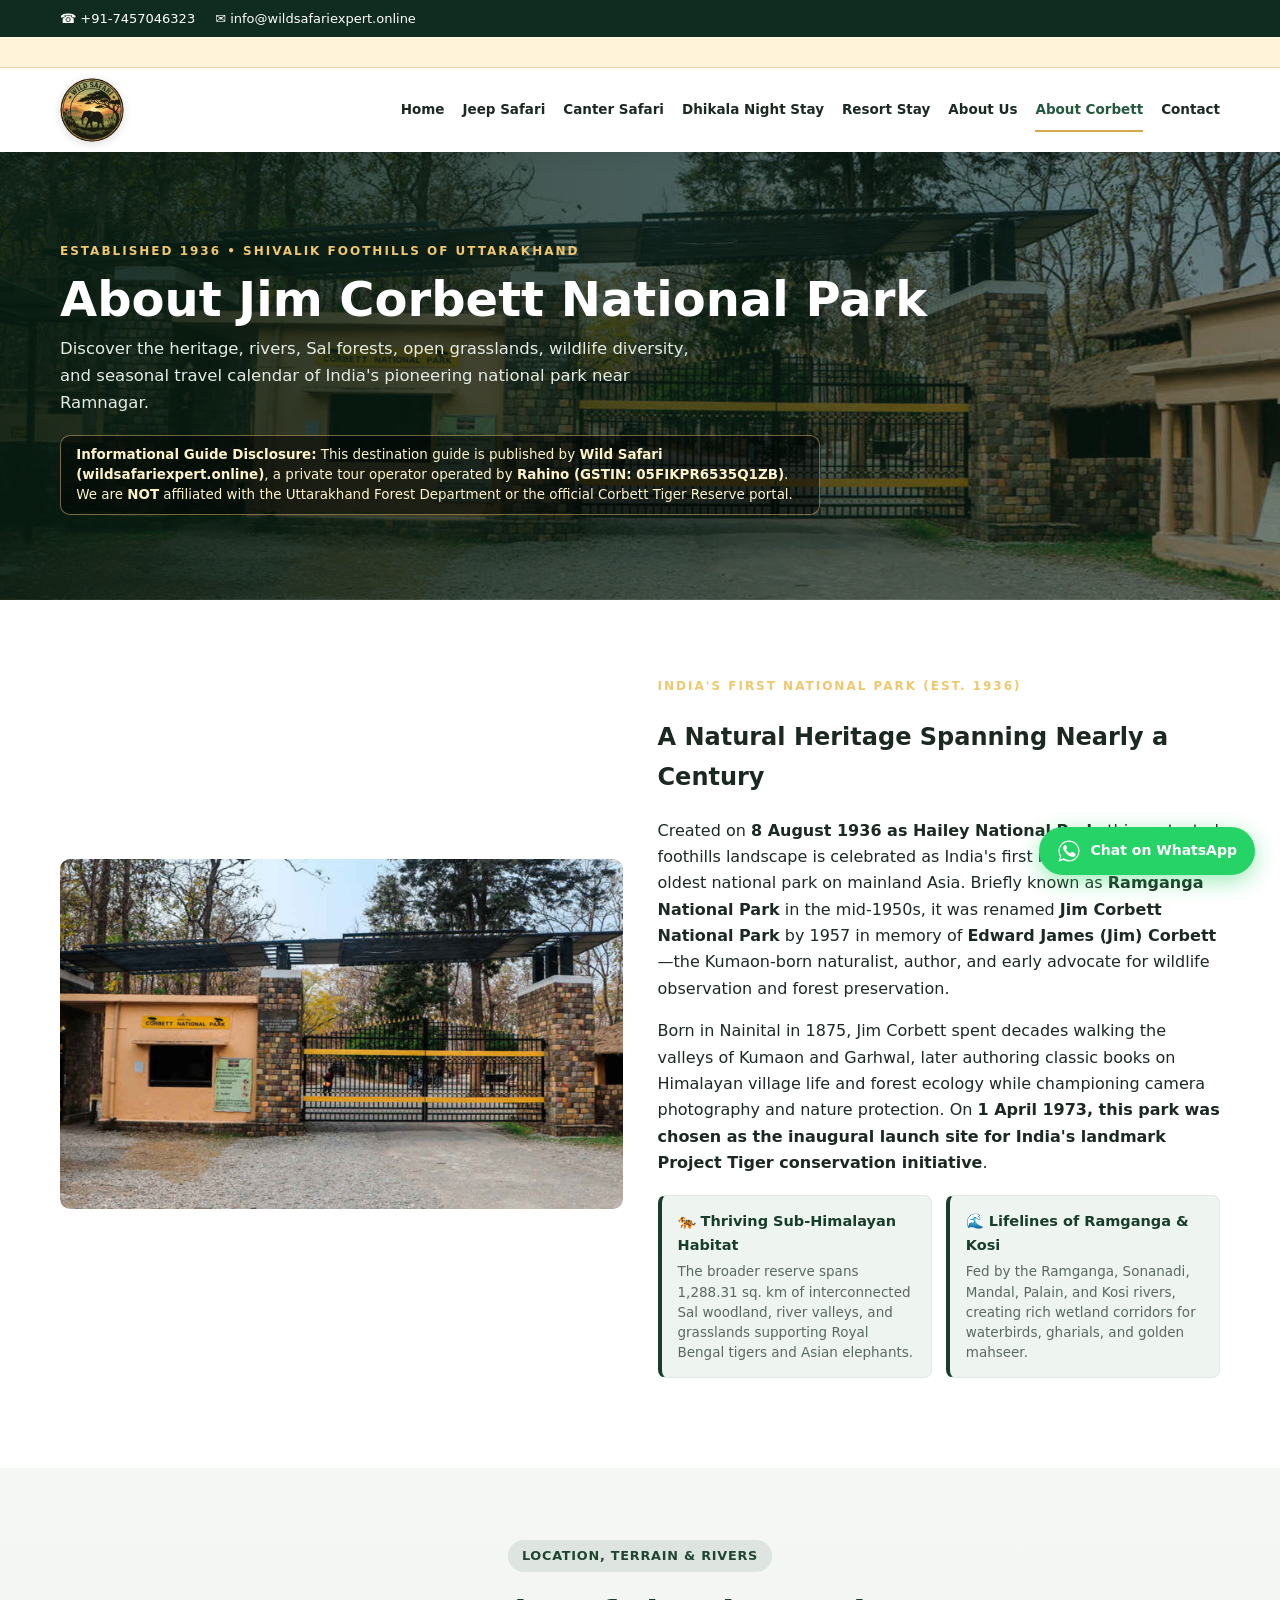
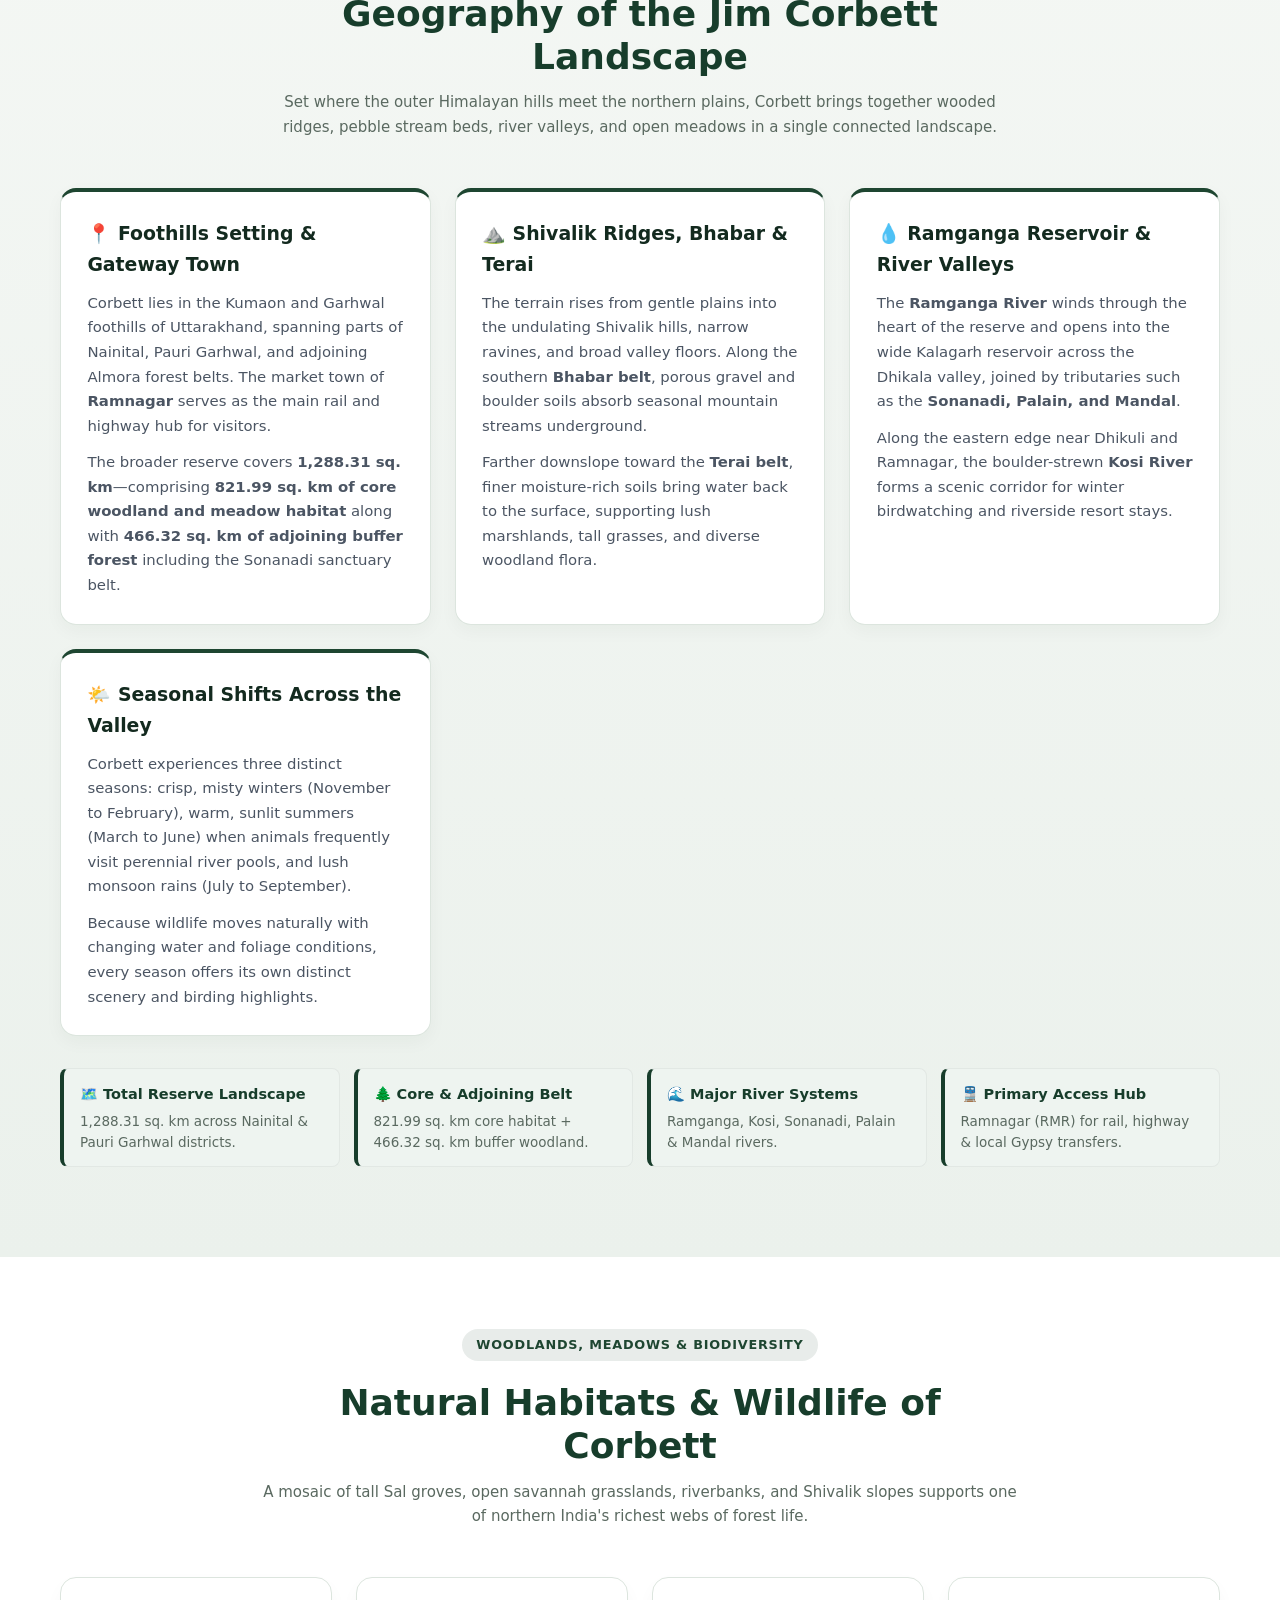
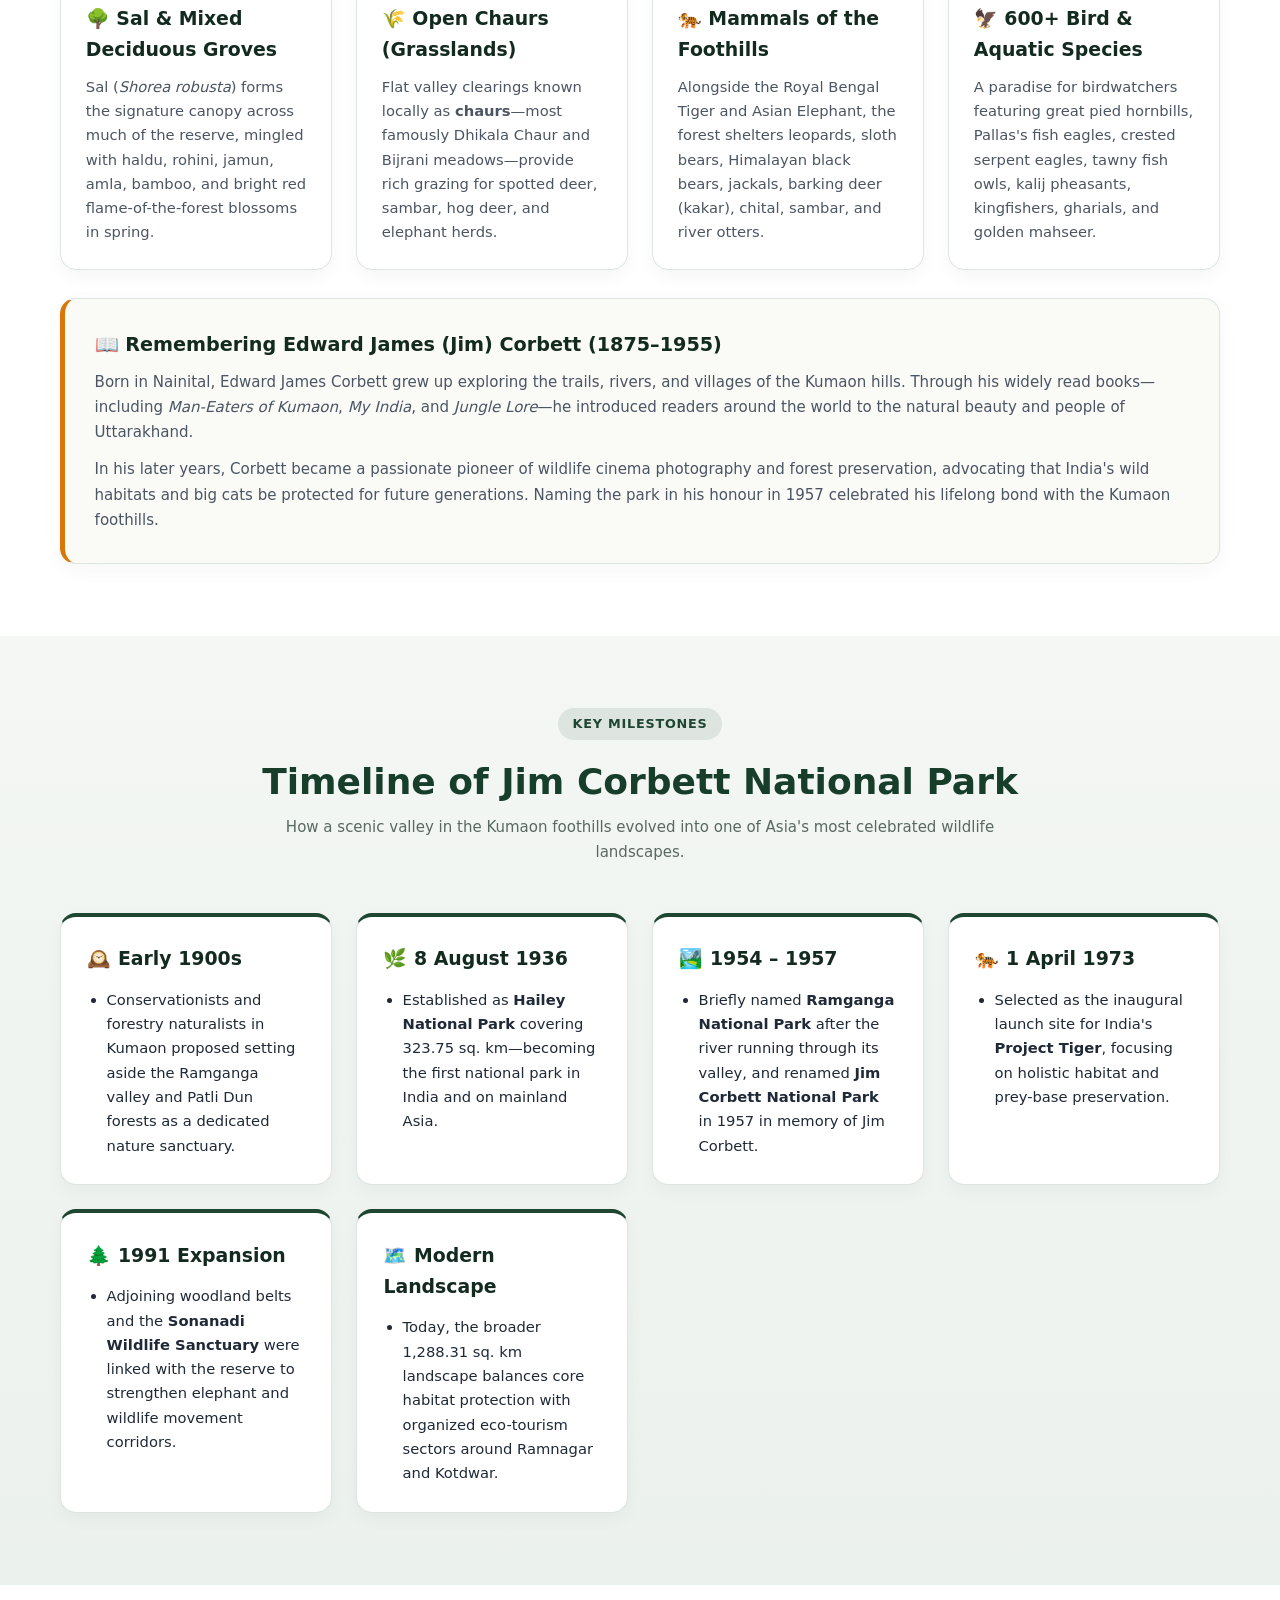
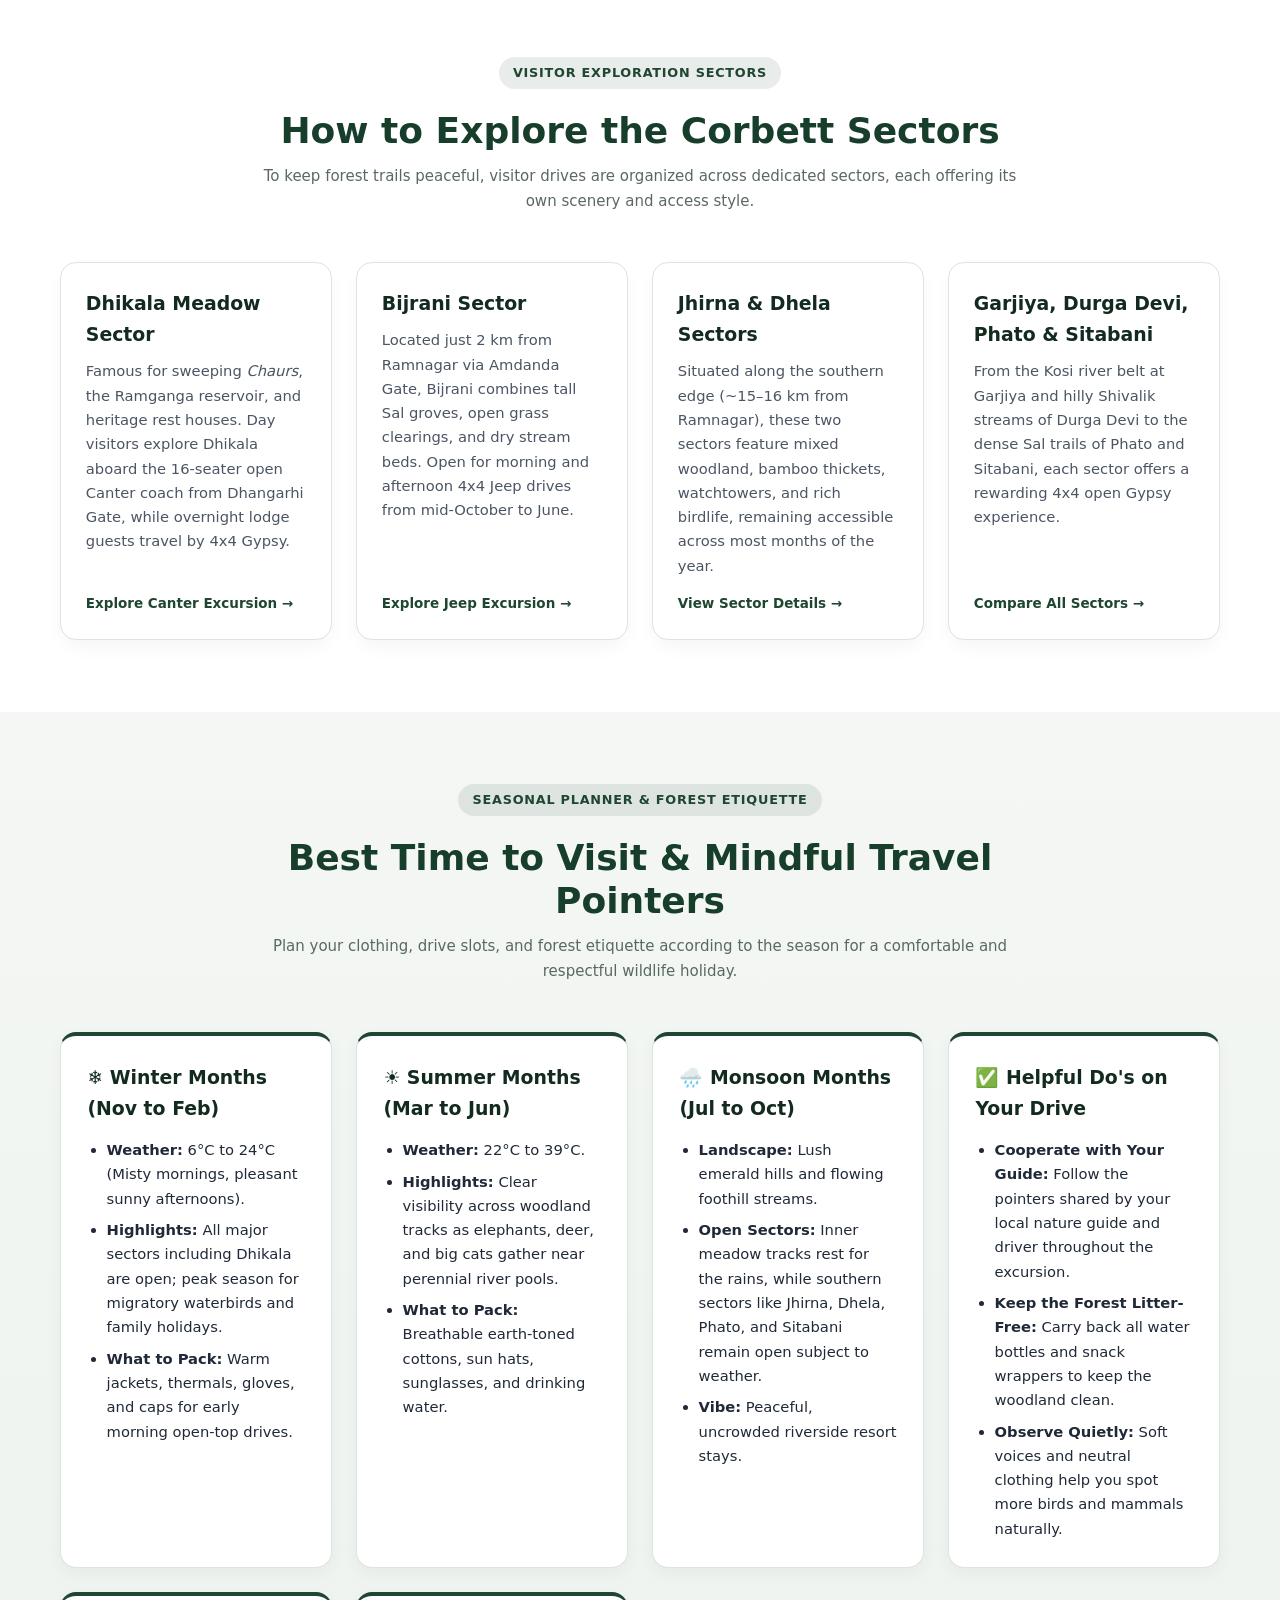
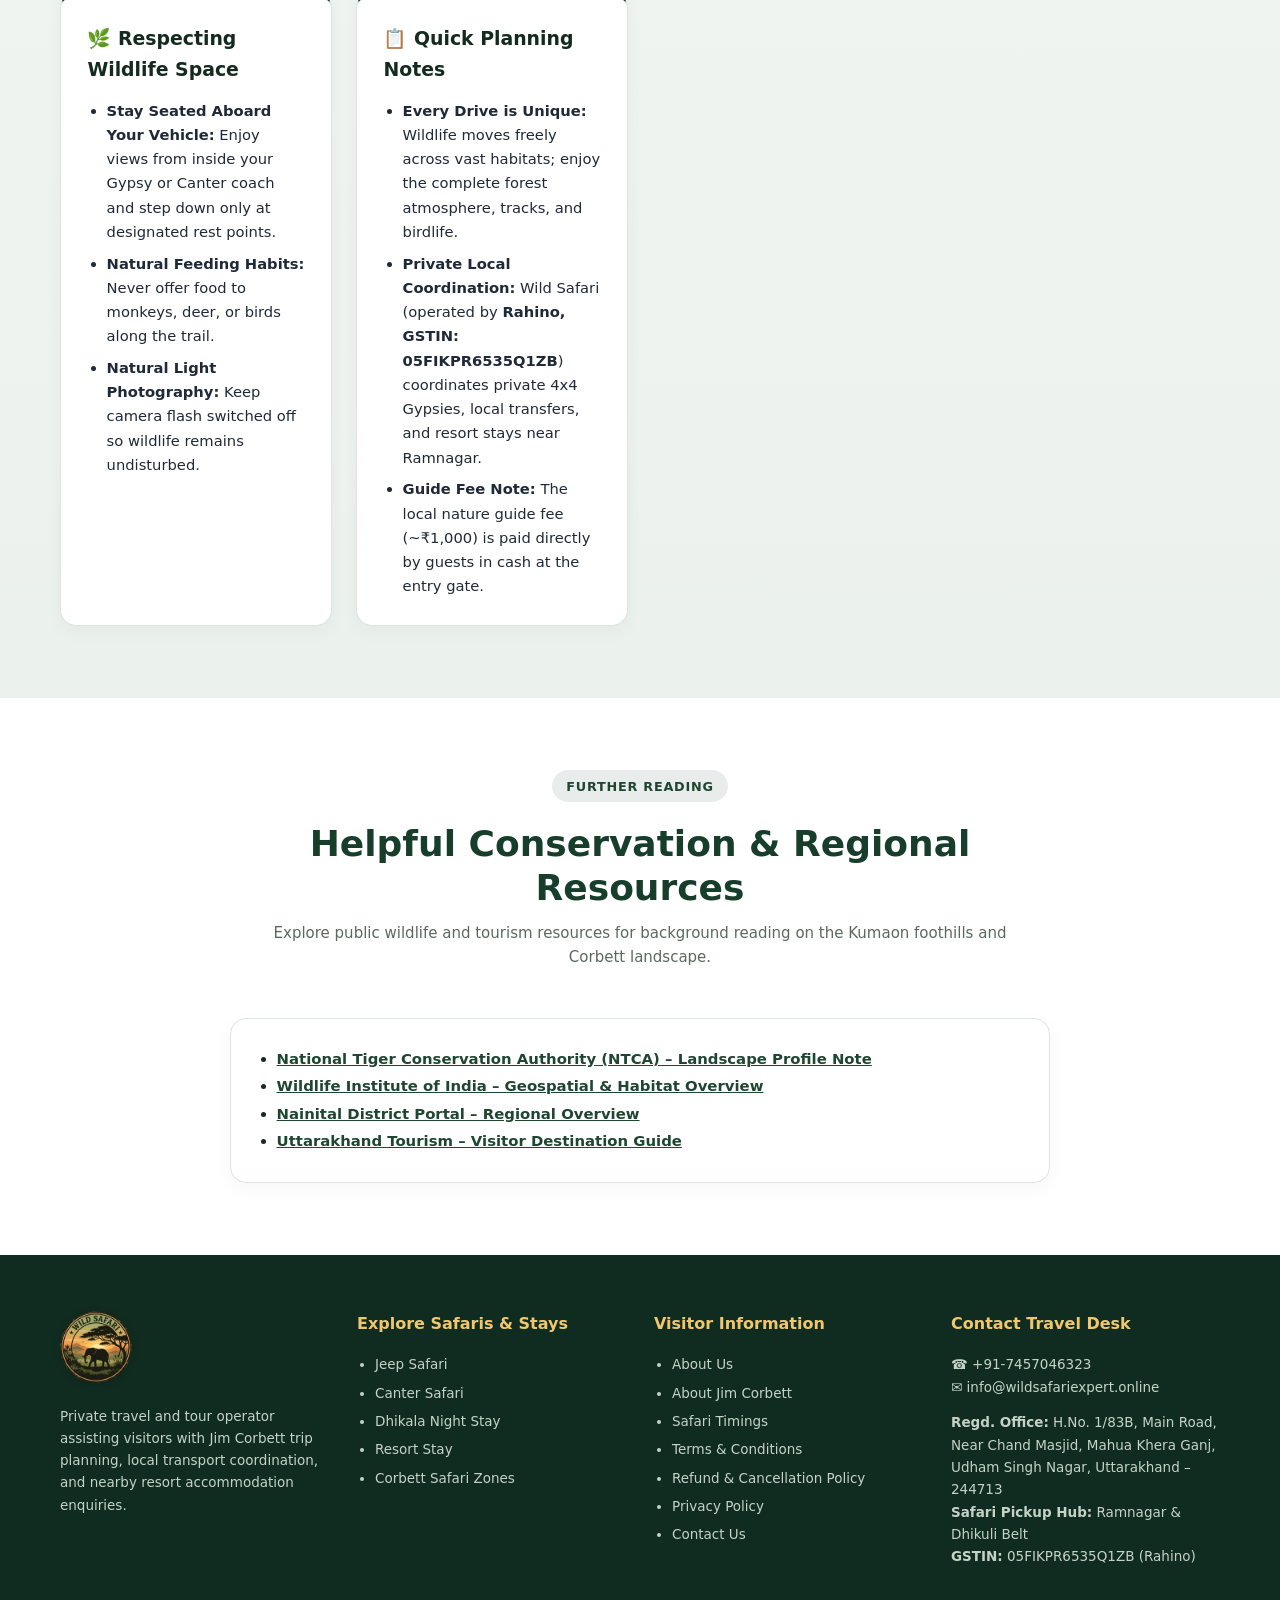
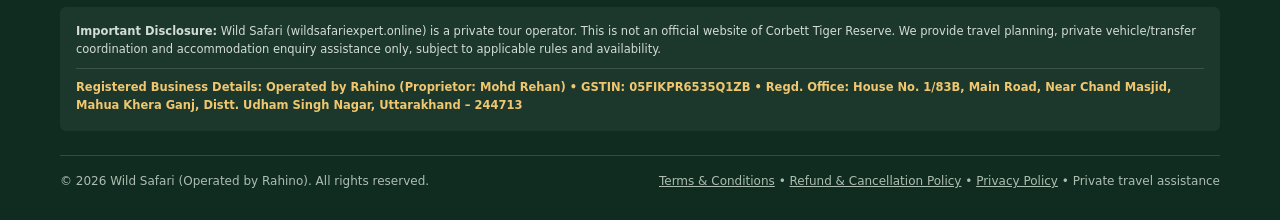
==== commit 0dd29565: "Update title and add hero disclosure for clarity Updated title to include 'Rahino' and added a hero " ====
--- a/about-jim-corbett.html
+++ b/about-jim-corbett.html
@@ -6,7 +6,7 @@
 
   <meta charset="utf-8">
   <meta name="viewport" content="width=device-width, initial-scale=1">
-  <title>About Jim Corbett National Park: Heritage, Geography, Wildlife &amp; Travel Guide | Wild Safari</title>
+  <title>About Jim Corbett National Park: Heritage, Geography, Wildlife &amp; Travel Guide | Wild Safari (Rahino)</title>
   <meta name="description" content="Explore Jim Corbett National Park's heritage, Shivalik foothills geography, Ramganga &amp; Kosi rivers, Sal forests, Chaurs grasslands, wildlife diversity, and seasonal travel guide near Ramnagar.">
   <meta name="keywords" content="About Jim Corbett National Park, Corbett History, Jim Corbett Wildlife Guide, Royal Bengal Tiger Corbett, Ramganga River Corbett, Visitor Sectors Corbett, Best Time to Visit Jim Corbett, Ramnagar Travel Guide">
   <meta name="robots" content="index, follow">
@@ -91,6 +91,20 @@
       word-wrap: break-word;
     }
 
+    /* Hero Non-Affiliation Pill inside Page Hero */
+    .hero-disclosure-pill {
+      margin-top: 1.15rem;
+      display: inline-block;
+      background: rgba(0, 0, 0, 0.48);
+      border: 1px solid rgba(240, 199, 111, 0.48);
+      color: #fef3c7;
+      padding: 0.55rem 0.95rem;
+      border-radius: 10px;
+      font-size: 0.84rem;
+      line-height: 1.5;
+      max-width: 760px;
+    }
+
     /* Section & Heading Polish */
     .section {
       padding: 4.5rem 0;
@@ -472,17 +486,6 @@
         padding-top: 8px !important;
         padding-bottom: 8px !important;
         gap: 6px !important;
-      }
-      .site-header .brand {
-        font-size: clamp(0.98rem, 5vw, 1.2rem) !important;
-        line-height: 1.15 !important;
-        max-width: calc(100% - 46px) !important;
-      }
-      .site-header .brand small {
-        display: block !important;
-        font-size: clamp(0.54rem, 2.5vw, 0.65rem) !important;
-        letter-spacing: 0.03em !important;
-        white-space: normal !important;
       }
       .site-header .menu-toggle {
         padding: 6px 10px !important;
@@ -553,6 +556,9 @@
       <span class="eyebrow">Established 1936 • Shivalik Foothills of Uttarakhand</span>
       <h1>About Jim Corbett National Park</h1>
       <p>Discover the heritage, rivers, Sal forests, open grasslands, wildlife diversity, and seasonal travel calendar of India's pioneering national park near Ramnagar.</p>
+      <div class="hero-disclosure-pill">
+        <strong>Informational Guide Disclosure:</strong> This destination guide is published by <strong>Wild Safari (wildsafariexpert.online)</strong>, a private tour operator operated by <strong>Rahino (GSTIN: 05FIKPR6535Q1ZB)</strong>. We are <strong>NOT</strong> affiliated with the Uttarakhand Forest Department or the official Corbett Tiger Reserve portal.
+      </div>
     </div>
   </section>
 
@@ -569,7 +575,7 @@
           Created on <strong>8 August 1936 as Hailey National Park</strong>, this protected foothills landscape is celebrated as India's first national park and the oldest national park on mainland Asia. Briefly known as <strong>Ramganga National Park</strong> in the mid-1950s, it was renamed <strong>Jim Corbett National Park</strong> by 1957 in memory of <strong>Edward James (Jim) Corbett</strong>—the Kumaon-born naturalist, author, and early advocate for wildlife observation and forest preservation.
         </p>
         <p>
-          Born in Nainital in 1875, Jim Corbett spent decades walking the valleys of Kumaon and Garhwal, later classic books on Himalayan village life and forest ecology while championing camera photography and nature protection. On <strong>1 April 1973, this park was chosen as the inaugural launch site for India's landmark Project Tiger conservation initiative</strong>.
+          Born in Nainital in 1875, Jim Corbett spent decades walking the valleys of Kumaon and Garhwal, later authoring classic books on Himalayan village life and forest ecology while championing camera photography and nature protection. On <strong>1 April 1973, this park was chosen as the inaugural launch site for India's landmark Project Tiger conservation initiative</strong>.
         </p>
 
         <div class="info-boxes">
@@ -862,7 +868,7 @@
           <h3>📋 Quick Planning Notes</h3>
           <ul>
             <li><strong>Every Drive is Unique:</strong> Wildlife moves freely across vast habitats; enjoy the complete forest atmosphere, tracks, and birdlife.</li>
-            <li><strong>Local Coordination:</strong> Wild Safari coordinates private 4x4 Gypsies, local transfers, and resort stays; general park notices are available
+            <li><strong>Private Local Coordination:</strong> Wild Safari (operated by <strong>Rahino, GSTIN: 05FIKPR6535Q1ZB</strong>) coordinates private 4x4 Gypsies, local transfers, and resort stays near Ramnagar.</li>
             <li><strong>Guide Fee Note:</strong> The local nature guide fee (~₹1,000) is paid directly by guests in cash at the entry gate.</li>
           </ul>
         </div>
@@ -882,7 +888,7 @@
       </div>
       <div class="ref-links-box">
         <ul>
-          <li><a href="https://ntca.gov.in/assets/uploads/briefnote/corbett.pdf" target="_blank" rel="noopener">National Tiger Conservation  – Landscape Profile Note</a></li>
+          <li><a href="https://ntca.gov.in/assets/uploads/briefnote/corbett.pdf" target="_blank" rel="noopener">National Tiger Conservation Authority (NTCA) – Landscape Profile Note</a></li>
           <li><a href="https://mee-tr.wii.gov.in/Home/Geospatial/corbett-tiger-reserve" target="_blank" rel="noopener">Wildlife Institute of India – Geospatial &amp; Habitat Overview</a></li>
           <li><a href="https://nainital.nic.in/corbett-tiger-reserve/" target="_blank" rel="noopener">Nainital District Portal – Regional Overview</a></li>
           <li><a href="https://www.uttarakhandtourism.gov.in/explore/corbett-national-park" target="_blank" rel="noopener">Uttarakhand Tourism – Visitor Destination Guide</a></li>
@@ -941,7 +947,7 @@
     </div>
 
     <div class="footer-disclosure">
-      <strong>Important Disclosure:</strong> Wild Safari (wildsafariexpert.online) is a private tour operator. This is not a the official website of Corbett Tiger Reserve. We provide travel planning, private vehicle/transfer coordination and accommodation enquiry assistance only, subject to applicable rules and availability.
+      <strong>Important Disclosure:</strong> Wild Safari (wildsafariexpert.online) is a private tour operator. This is not an official website of Corbett Tiger Reserve. We provide travel planning, private vehicle/transfer coordination and accommodation enquiry assistance only, subject to applicable rules and availability.
     </div>
 
     <div class="footer-bottom">
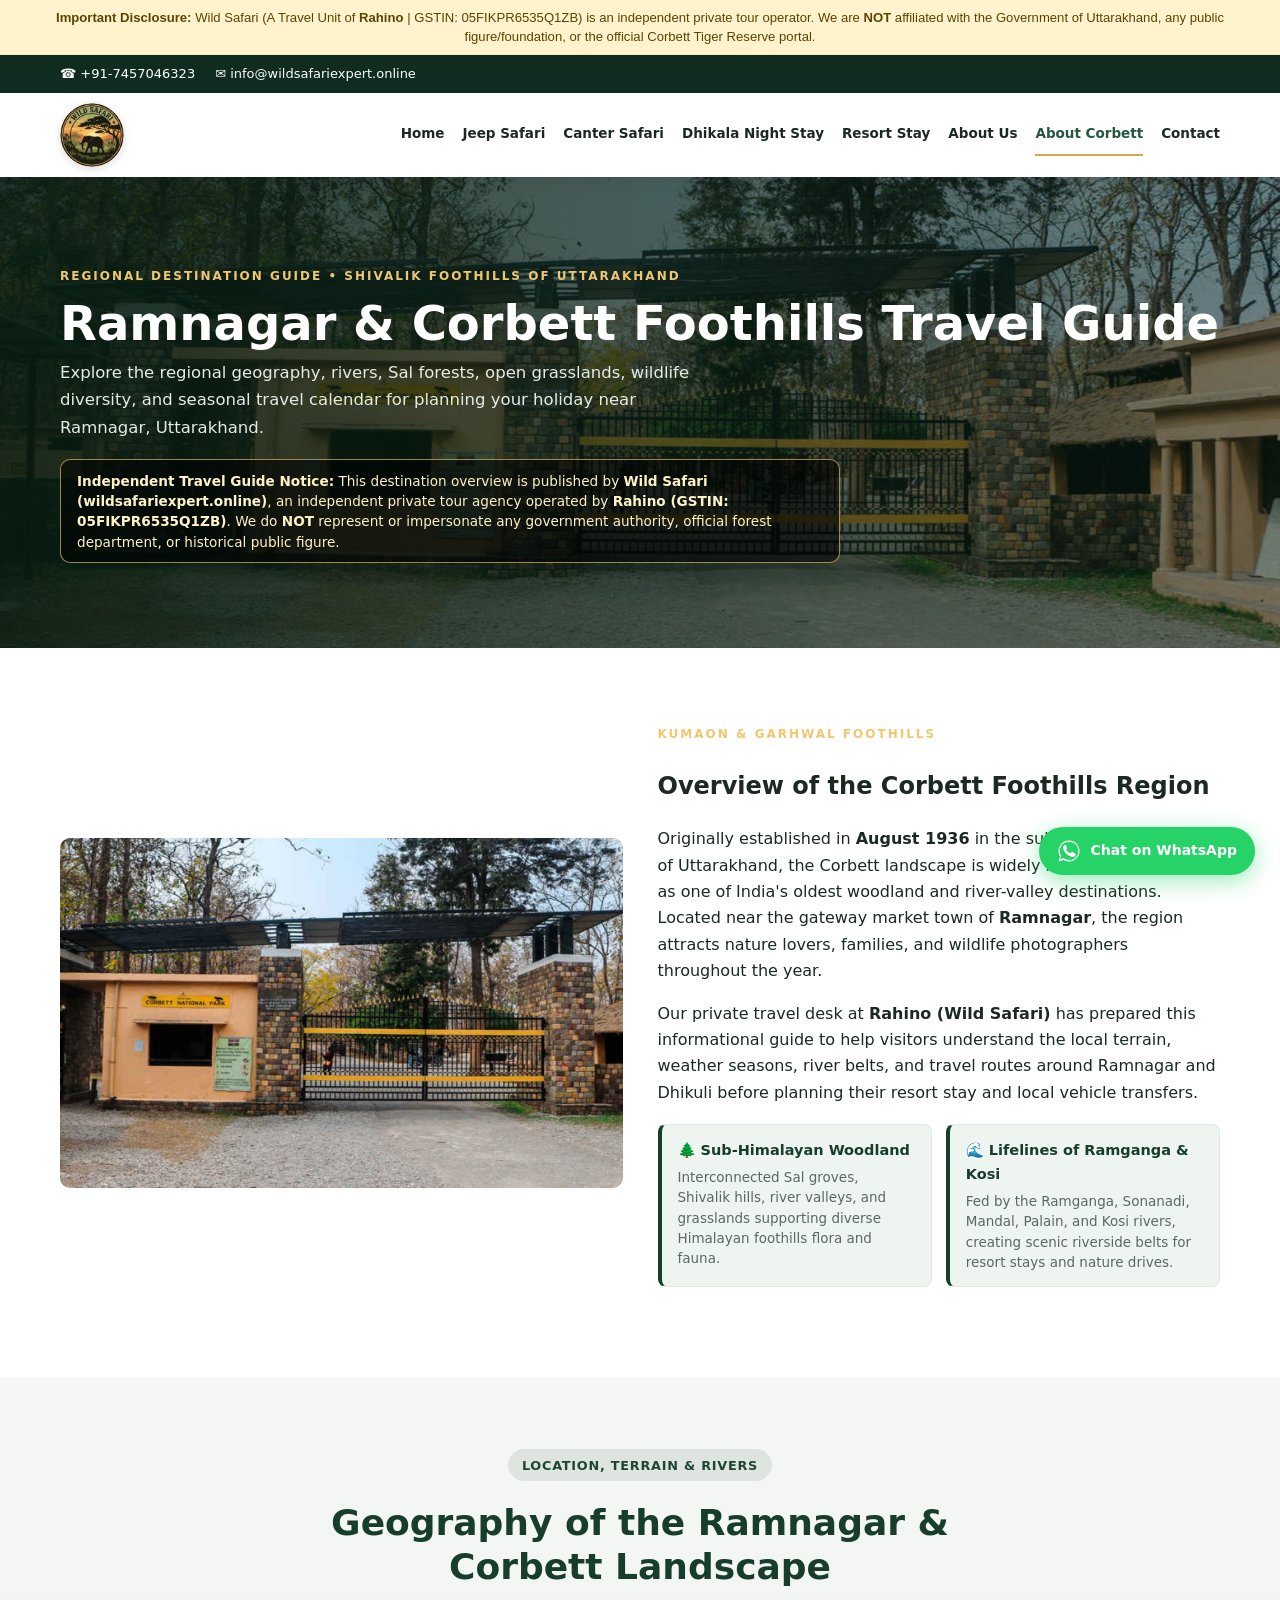
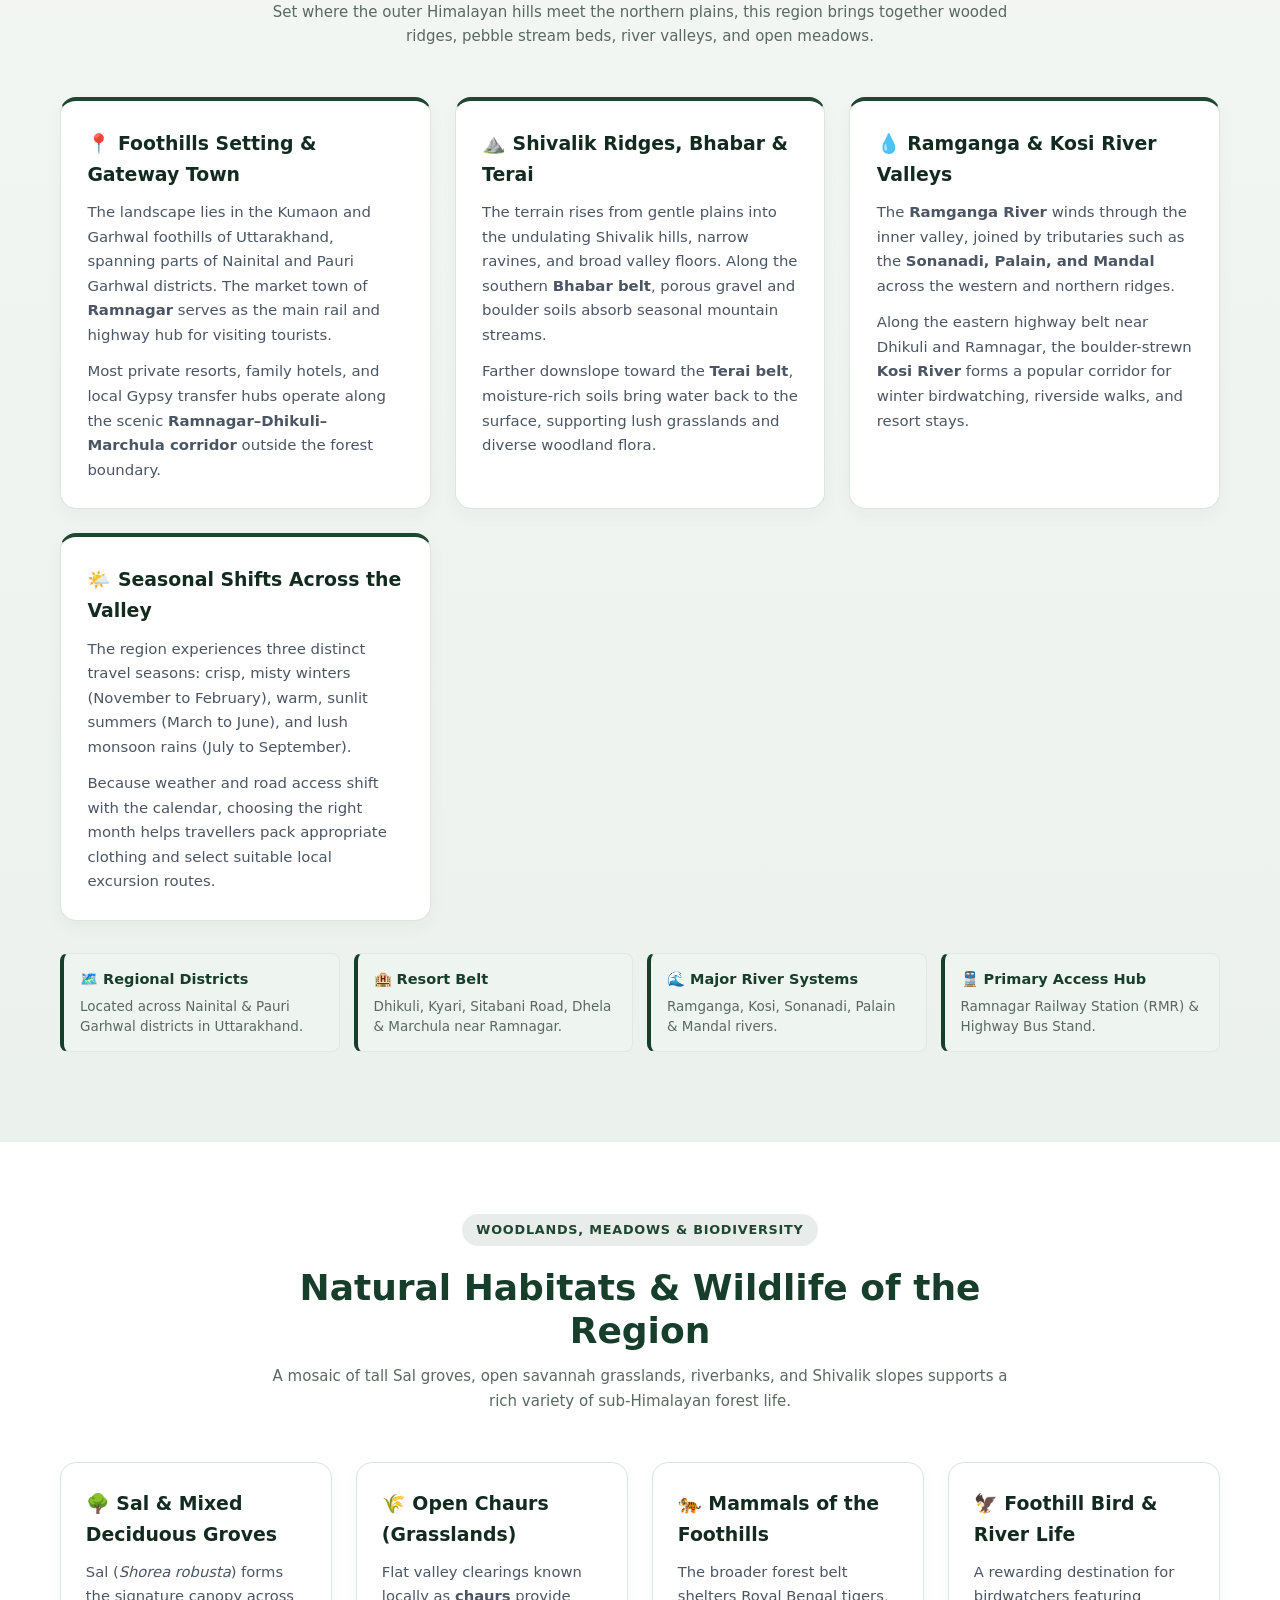
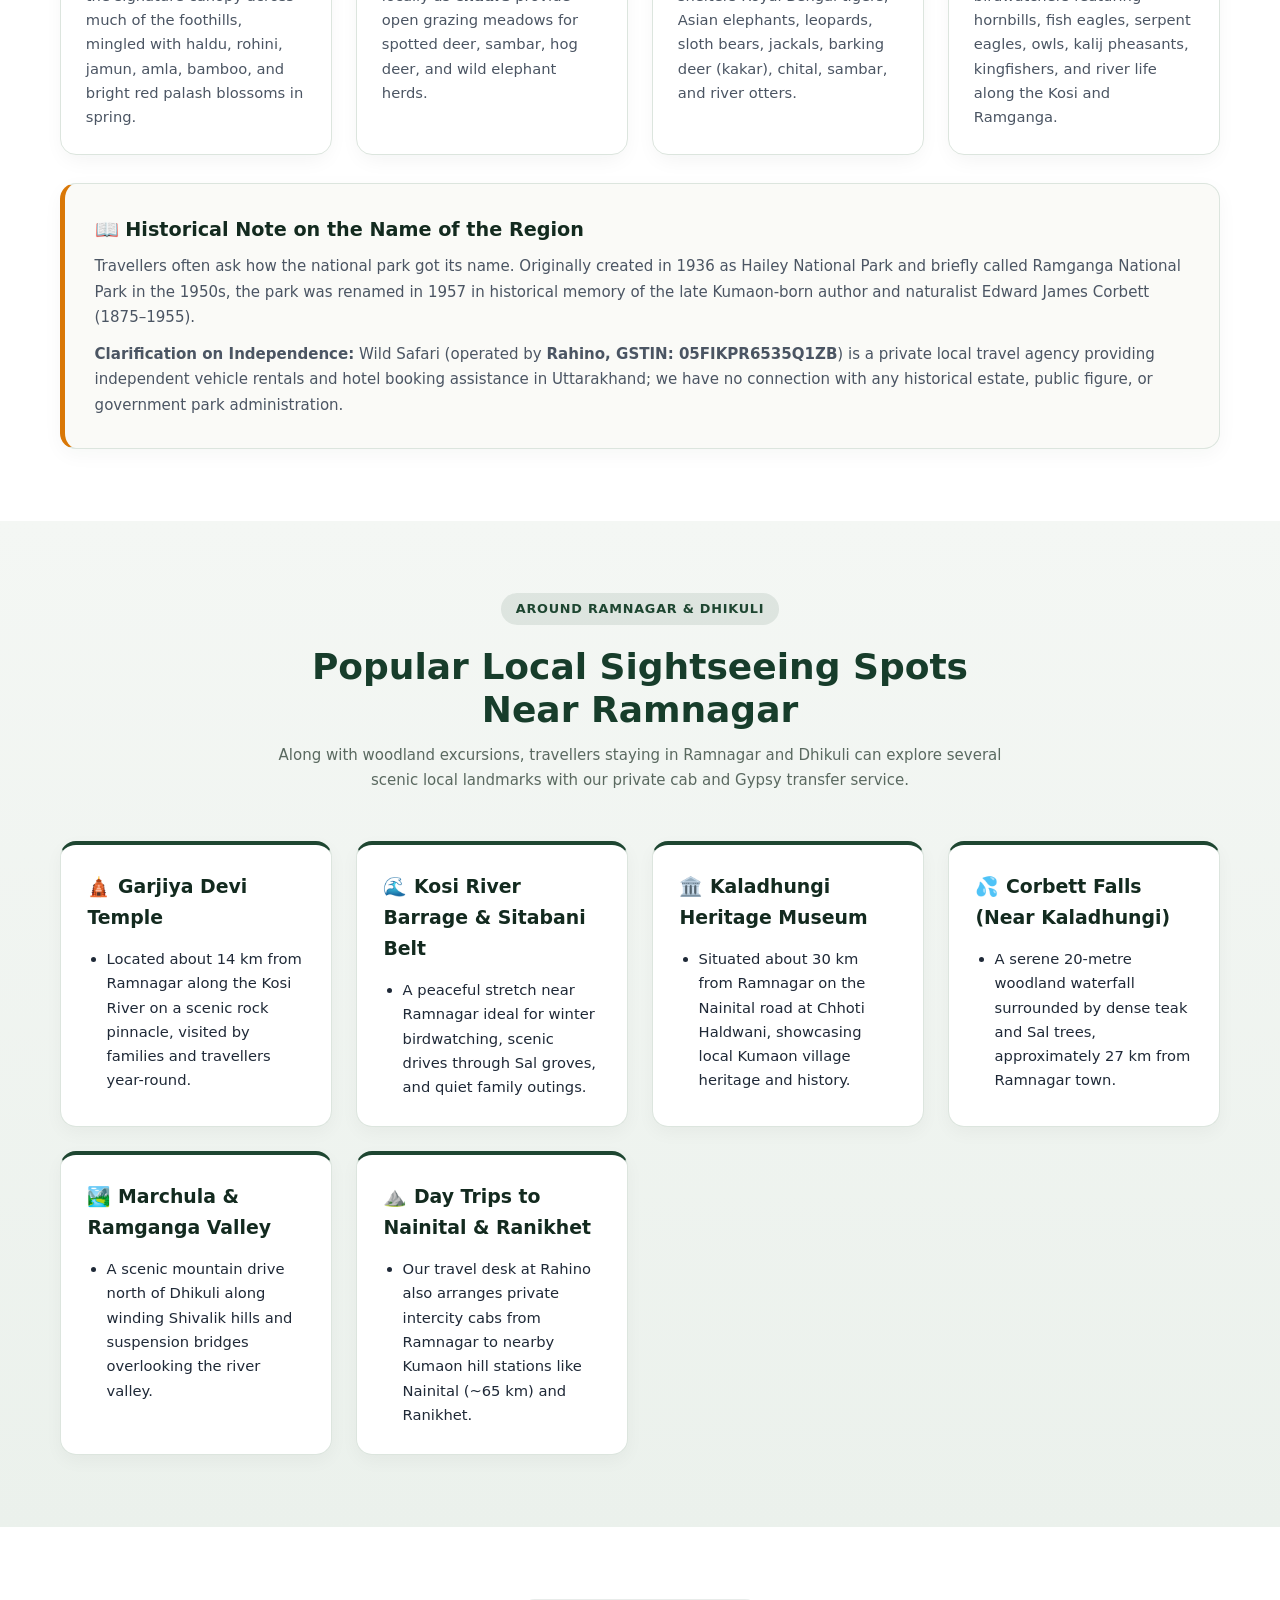
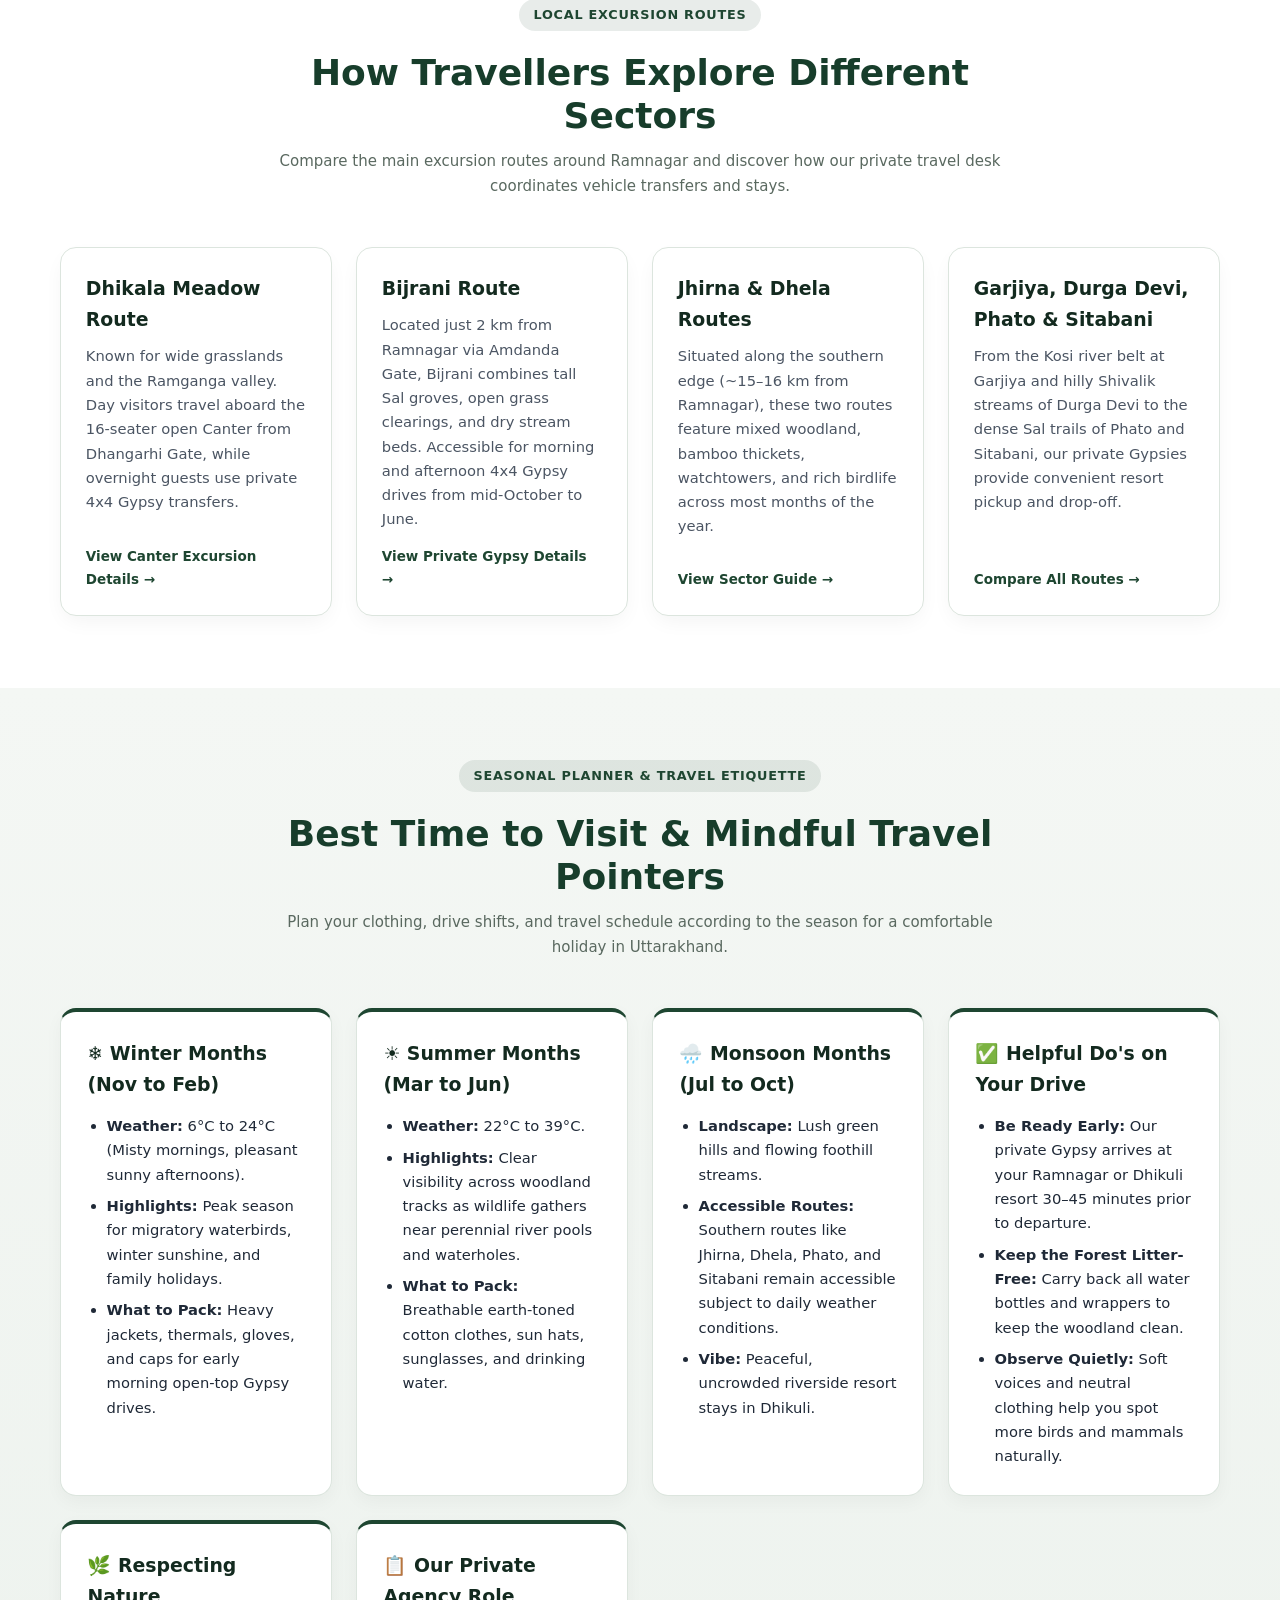
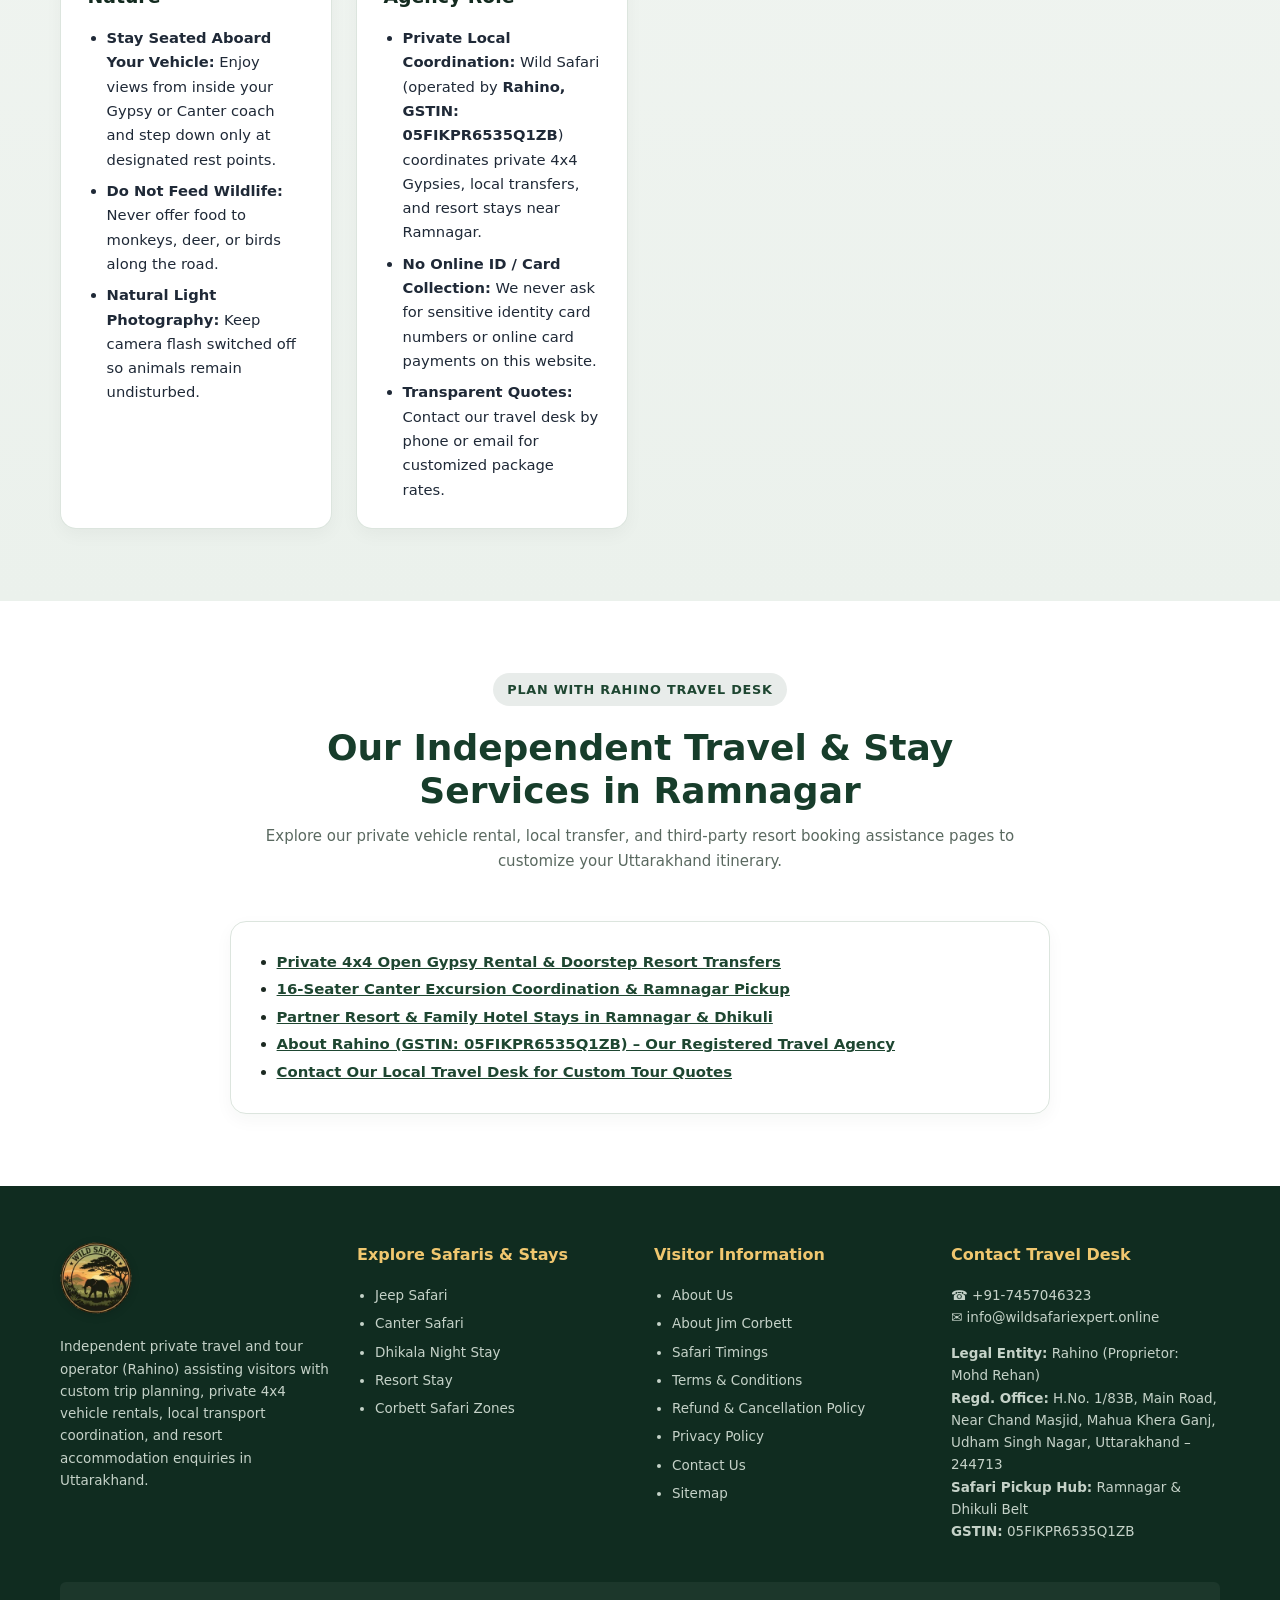
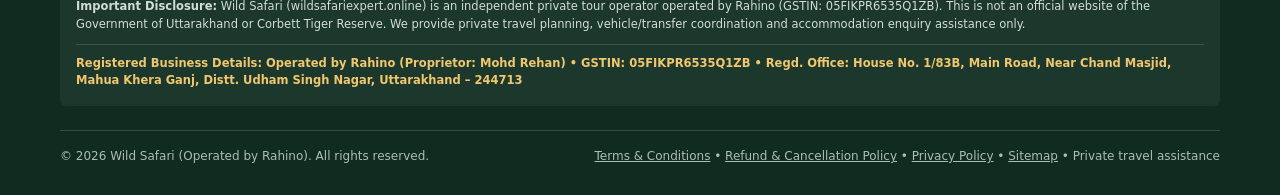
==== commit 4e3c53c7: "Update print statement from 'Hello' to 'Goodbye'" ====
--- a/about-jim-corbett.html
+++ b/about-jim-corbett.html
@@ -1,28 +1,27 @@
 <!doctype html>
 <html lang="en">
 <head>
-
-
-
   <meta charset="utf-8">
   <meta name="viewport" content="width=device-width, initial-scale=1">
-  <title>About Jim Corbett National Park: Heritage, Geography, Wildlife &amp; Travel Guide | Wild Safari (Rahino)</title>
-  <meta name="description" content="Explore Jim Corbett National Park's heritage, Shivalik foothills geography, Ramganga &amp; Kosi rivers, Sal forests, Chaurs grasslands, wildlife diversity, and seasonal travel guide near Ramnagar.">
-  <meta name="keywords" content="About Jim Corbett National Park, Corbett History, Jim Corbett Wildlife Guide, Royal Bengal Tiger Corbett, Ramganga River Corbett, Visitor Sectors Corbett, Best Time to Visit Jim Corbett, Ramnagar Travel Guide">
+  <title>Ramnagar &amp; Corbett Foothills Travel Guide: Geography &amp; Seasons | Wild Safari (A Unit of Rahino)</title>
+  <meta name="description" content="Regional travel and destination guide by Wild Safari (Operated by Rahino, GSTIN: 05FIKPR6535Q1ZB). Learn about the Shivalik foothills geography, Ramganga &amp; Kosi rivers, woodland habitats, and best seasons to visit Ramnagar.">
+  <meta name="keywords" content="Ramnagar Travel Guide, Kumaon Foothills Guide, Ramganga River Valley, Kosi River Resorts Ramnagar, Best Time to Visit Ramnagar, Rahino Travel Agency Uttarakhand">
   <meta name="robots" content="index, follow">
   <link rel="canonical" href="https://wildsafariexpert.online/about-jim-corbett.html">
+  <link rel="sitemap" type="application/xml" title="Sitemap" href="https://wildsafariexpert.online/sitemap.xml">
   <meta name="theme-color" content="#173d2b">
   <link rel="icon" href="assets/zone/favicon.svg">
 
   <!-- Open Graph Meta Tags -->
   <meta property="og:type" content="website">
-  <meta property="og:title" content="About Jim Corbett National Park | Heritage, Landscape &amp; Travel Guide">
-  <meta property="og:description" content="Discover the history, Himalayan foothills geography, rivers, woodland habitats, wildlife diversity, and seasonal travel tips for Jim Corbett in Uttarakhand.">
+  <meta property="og:title" content="Ramnagar &amp; Corbett Foothills Destination Guide | Wild Safari (Rahino)">
+  <meta property="og:description" content="Explore the Himalayan foothills geography, rivers, woodland habitats, and seasonal travel tips for planning your trip to Ramnagar, Uttarakhand with Rahino.">
   <meta property="og:url" content="https://wildsafariexpert.online/about-jim-corbett.html">
   <meta property="og:image" content="https://wildsafariexpert.online/assets/animation/safari-5.jpeg">
 
   <!-- Unified Global Stylesheet -->
-<link rel="stylesheet" href="assets/style.css?v=2">
+  <link rel="stylesheet" href="assets/style.css?v=2">
+
   <!-- Structured Data (JSON-LD) for SEO -->
   <script type="application/ld+json">
   {
@@ -30,14 +29,14 @@
     "@graph": [
       {
         "@type": "WebPage",
-        "name": "About Jim Corbett National Park: Heritage, Geography, Wildlife & Travel Guide",
-        "description": "Visitor guide covering Jim Corbett National Park history, Shivalik foothills geography, Ramganga river system, wildlife habitats, and mindful travel tips.",
+        "name": "Ramnagar & Corbett Foothills Regional Travel Guide",
+        "description": "Private agency destination guide covering Shivalik foothills geography, Ramganga and Kosi river valleys, seasonal weather, and local travel tips near Ramnagar.",
         "url": "https://wildsafariexpert.online/about-jim-corbett.html",
-        "dateModified": "2026-11-07T13:05:00+05:30",
+        "dateModified": "2026-11-11T12:00:00+05:30",
         "publisher": {
           "@type": "TravelAgency",
-          "name": "Wild Safari",
-          "legalName": "Rahino (Proprietor: Mohd Rehan)",
+          "name": "Wild Safari (Operated by Rahino)",
+          "legalName": "Rahino",
           "taxID": "05FIKPR6535Q1ZB",
           "url": "https://wildsafariexpert.online/",
           "telephone": "+91-7457046323",
@@ -91,18 +90,30 @@
       word-wrap: break-word;
     }
 
+    /* Topmost Mandatory Google Ads Transparency Banner */
+    .top-ad-disclosure {
+      background-color: #fff3cd;
+      color: #5c4300;
+      padding: 8px 14px;
+      text-align: center;
+      font-size: 0.82rem;
+      line-height: 1.45;
+      border-bottom: 1px solid #ffecb5;
+      font-family: sans-serif;
+    }
+
     /* Hero Non-Affiliation Pill inside Page Hero */
     .hero-disclosure-pill {
       margin-top: 1.15rem;
       display: inline-block;
-      background: rgba(0, 0, 0, 0.48);
-      border: 1px solid rgba(240, 199, 111, 0.48);
+      background: rgba(0, 0, 0, 0.58);
+      border: 1px solid rgba(240, 199, 111, 0.65);
       color: #fef3c7;
-      padding: 0.55rem 0.95rem;
+      padding: 0.65rem 1rem;
       border-radius: 10px;
-      font-size: 0.84rem;
+      font-size: 0.85rem;
       line-height: 1.5;
-      max-width: 760px;
+      max-width: 780px;
     }
 
     /* Section & Heading Polish */
@@ -132,18 +143,6 @@
       max-width: 100%;
     }
 
-    /* Enquiry Bar Polish */
-    .form-wrap {
-      border-radius: 16px;
-      box-shadow: 0 12px 30px rgba(19, 42, 31, 0.08);
-      border: 1px solid var(--ws-border);
-      min-width: 0;
-    }
-    .form-grid > * {
-      min-width: 0 !important;
-      max-width: 100% !important;
-    }
-
     /* Geography & Knowledge Cards Grid */
     .geo-grid {
       display: grid;
@@ -287,7 +286,7 @@
       margin-bottom: 0;
     }
 
-    /* Reference Links List */
+    /* Reference / Services Box */
     .ref-links-box {
       background: #ffffff;
       border: 1px solid var(--ws-border);
@@ -337,14 +336,12 @@
       }
 
       .section-head h2,
-      .intro-copy h2,
-      .form-title h2 {
+      .intro-copy h2 {
         font-size: clamp(1.15rem, 5.2vw, 1.65rem) !important;
         line-height: 1.28 !important;
       }
 
-      .section-head p,
-      .form-subtitle {
+      .section-head p {
         font-size: clamp(0.84rem, 3.6vw, 0.95rem) !important;
         line-height: 1.5 !important;
       }
@@ -369,32 +366,6 @@
         font-size: clamp(0.64rem, 2.8vw, 0.76rem) !important;
         padding: 0.25rem 0.6rem !important;
         white-space: normal !important;
-      }
-
-      /* Enquiry Form Strict Single-Column Fit */
-      .enquiry {
-        padding: 1rem 8px !important;
-      }
-      .form-wrap {
-        padding: 1.1rem 0.85rem !important;
-        width: 100% !important;
-      }
-      .form-grid {
-        display: grid !important;
-        grid-template-columns: minmax(0, 1fr) !important;
-        gap: 0.65rem !important;
-        width: 100% !important;
-      }
-      .form-grid input,
-      .form-grid select,
-      .form-grid button {
-        width: 100% !important;
-        max-width: 100% !important;
-        min-width: 0 !important;
-        font-size: clamp(0.8rem, 3.5vw, 0.92rem) !important;
-        padding: 0.7rem 0.75rem !important;
-        box-sizing: border-box !important;
-        text-overflow: ellipsis !important;
       }
 
       /* Strict Single-Column Grids Using minmax(0, 1fr) */
@@ -514,6 +485,13 @@
 <body>
 
   <!-- ====================================================================
+       TOPMOST MANDATORY DISCLOSURE BAR (Above Topbar & Header)
+       ==================================================================== -->
+  <div class="top-ad-disclosure">
+    <strong>Important Disclosure:</strong> Wild Safari (A Travel Unit of <strong>Rahino</strong> | GSTIN: 05FIKPR6535Q1ZB) is an independent private tour operator. We are <strong>NOT</strong> affiliated with the Government of Uttarakhand, any public figure/foundation, or the official Corbett Tiger Reserve portal.
+  </div>
+
+  <!-- ====================================================================
        GLOBAL TOPBAR (Identical on ALL Pages)
        ==================================================================== -->
   <div class="topbar" id="top">
@@ -532,7 +510,7 @@
     <div class="nav-wrap">
       <a class="brand" href="index.html">
         Wild Safari
-        <small>EXPLORE IN NATURE’S LAP</small>
+        <small>A TRAVEL UNIT OF RAHINO</small>
       </a>
       <button class="menu-toggle" type="button" aria-label="Open navigation" aria-expanded="false">☰</button>
       <nav class="nav-links" aria-label="Main Navigation">
@@ -551,41 +529,41 @@
   <!-- ====================================================================
        PAGE HERO BANNER
        ==================================================================== -->
-  <section class="page-hero" style="background-image: linear-gradient(90deg, rgba(8, 30, 18, 0.88), rgba(8, 30, 18, 0.5)), url('assets/animation/safari-5.jpeg');" aria-label="About Jim Corbett Header">
+  <section class="page-hero" style="background-image: linear-gradient(90deg, rgba(8, 30, 18, 0.88), rgba(8, 30, 18, 0.5)), url('assets/animation/safari-5.jpeg');" aria-label="Regional Travel Guide Header">
     <div class="container">
-      <span class="eyebrow">Established 1936 • Shivalik Foothills of Uttarakhand</span>
-      <h1>About Jim Corbett National Park</h1>
-      <p>Discover the heritage, rivers, Sal forests, open grasslands, wildlife diversity, and seasonal travel calendar of India's pioneering national park near Ramnagar.</p>
+      <span class="eyebrow">Regional Destination Guide • Shivalik Foothills of Uttarakhand</span>
+      <h1>Ramnagar &amp; Corbett Foothills Travel Guide</h1>
+      <p>Explore the regional geography, rivers, Sal forests, open grasslands, wildlife diversity, and seasonal travel calendar for planning your holiday near Ramnagar, Uttarakhand.</p>
       <div class="hero-disclosure-pill">
-        <strong>Informational Guide Disclosure:</strong> This destination guide is published by <strong>Wild Safari (wildsafariexpert.online)</strong>, a private tour operator operated by <strong>Rahino (GSTIN: 05FIKPR6535Q1ZB)</strong>. We are <strong>NOT</strong> affiliated with the Uttarakhand Forest Department or the official Corbett Tiger Reserve portal.
+        <strong>Independent Travel Guide Notice:</strong> This destination overview is published by <strong>Wild Safari (wildsafariexpert.online)</strong>, an independent private tour agency operated by <strong>Rahino (GSTIN: 05FIKPR6535Q1ZB)</strong>. We do <strong>NOT</strong> represent or impersonate any government authority, official forest department, or historical public figure.
       </div>
     </div>
   </section>
 
   <!-- ====================================================================
-       SECTION 1: PARK HISTORY & CONSERVATION LEGACY
+       SECTION 1: REGIONAL LANDSCAPE OVERVIEW
        ==================================================================== -->
   <section class="section">
     <div class="container intro-grid">
-      <div class="intro-image" style="background-image:url('assets/animation/safari-5.jpeg')" role="img" aria-label="Dense Sal Forest and River Ramganga in Jim Corbett"></div>
+      <div class="intro-image" style="background-image:url('assets/animation/safari-5.jpeg')" role="img" aria-label="Dense Sal Forest and River Valley near Ramnagar"></div>
       <div class="intro-copy">
-        <span class="eyebrow">India's First National Park (Est. 1936)</span>
-        <h2>A Natural Heritage Spanning Nearly a Century</h2>
+        <span class="eyebrow">Kumaon &amp; Garhwal Foothills</span>
+        <h2>Overview of the Corbett Foothills Region</h2>
         <p>
-          Created on <strong>8 August 1936 as Hailey National Park</strong>, this protected foothills landscape is celebrated as India's first national park and the oldest national park on mainland Asia. Briefly known as <strong>Ramganga National Park</strong> in the mid-1950s, it was renamed <strong>Jim Corbett National Park</strong> by 1957 in memory of <strong>Edward James (Jim) Corbett</strong>—the Kumaon-born naturalist, author, and early advocate for wildlife observation and forest preservation.
+          Originally established in <strong>August 1936</strong> in the sub-Himalayan foothills of Uttarakhand, the Corbett landscape is widely known to travellers as one of India's oldest woodland and river-valley destinations. Located near the gateway market town of <strong>Ramnagar</strong>, the region attracts nature lovers, families, and wildlife photographers throughout the year.
         </p>
         <p>
-          Born in Nainital in 1875, Jim Corbett spent decades walking the valleys of Kumaon and Garhwal, later authoring classic books on Himalayan village life and forest ecology while championing camera photography and nature protection. On <strong>1 April 1973, this park was chosen as the inaugural launch site for India's landmark Project Tiger conservation initiative</strong>.
+          Our private travel desk at <strong>Rahino (Wild Safari)</strong> has prepared this informational guide to help visitors understand the local terrain, weather seasons, river belts, and travel routes around Ramnagar and Dhikuli before planning their resort stay and local vehicle transfers.
         </p>
 
         <div class="info-boxes">
           <div class="info-box">
-            <strong>🐅 Thriving Sub-Himalayan Habitat</strong>
-            <span>The broader reserve spans 1,288.31 sq. km of interconnected Sal woodland, river valleys, and grasslands supporting Royal Bengal tigers and Asian elephants.</span>
+            <strong>🌲 Sub-Himalayan Woodland</strong>
+            <span>Interconnected Sal groves, Shivalik hills, river valleys, and grasslands supporting diverse Himalayan foothills flora and fauna.</span>
           </div>
           <div class="info-box">
             <strong>🌊 Lifelines of Ramganga &amp; Kosi</strong>
-            <span>Fed by the Ramganga, Sonanadi, Mandal, Palain, and Kosi rivers, creating rich wetland corridors for waterbirds, gharials, and golden mahseer.</span>
+            <span>Fed by the Ramganga, Sonanadi, Mandal, Palain, and Kosi rivers, creating scenic riverside belts for resort stays and nature drives.</span>
           </div>
         </div>
       </div>
@@ -599,44 +577,44 @@
     <div class="container">
       <div class="section-head">
         <span class="eyebrow">Location, Terrain &amp; Rivers</span>
-        <h2>Geography of the Jim Corbett Landscape</h2>
-        <p>Set where the outer Himalayan hills meet the northern plains, Corbett brings together wooded ridges, pebble stream beds, river valleys, and open meadows in a single connected landscape.</p>
+        <h2>Geography of the Ramnagar &amp; Corbett Landscape</h2>
+        <p>Set where the outer Himalayan hills meet the northern plains, this region brings together wooded ridges, pebble stream beds, river valleys, and open meadows.</p>
       </div>
 
       <div class="geo-grid">
         <article class="geo-card">
           <h3>📍 Foothills Setting &amp; Gateway Town</h3>
-          <p>Corbett lies in the Kumaon and Garhwal foothills of Uttarakhand, spanning parts of Nainital, Pauri Garhwal, and adjoining Almora forest belts. The market town of <strong>Ramnagar</strong> serves as the main rail and highway hub for visitors.</p>
-          <p>The broader reserve covers <strong>1,288.31 sq. km</strong>—comprising <strong>821.99 sq. km of core woodland and meadow habitat</strong> along with <strong>466.32 sq. km of adjoining buffer forest</strong> including the Sonanadi sanctuary belt.</p>
+          <p>The landscape lies in the Kumaon and Garhwal foothills of Uttarakhand, spanning parts of Nainital and Pauri Garhwal districts. The market town of <strong>Ramnagar</strong> serves as the main rail and highway hub for visiting tourists.</p>
+          <p>Most private resorts, family hotels, and local Gypsy transfer hubs operate along the scenic <strong>Ramnagar–Dhikuli–Marchula corridor</strong> outside the forest boundary.</p>
         </article>
 
         <article class="geo-card">
           <h3>⛰️ Shivalik Ridges, Bhabar &amp; Terai</h3>
-          <p>The terrain rises from gentle plains into the undulating Shivalik hills, narrow ravines, and broad valley floors. Along the southern <strong>Bhabar belt</strong>, porous gravel and boulder soils absorb seasonal mountain streams underground.</p>
-          <p>Farther downslope toward the <strong>Terai belt</strong>, finer moisture-rich soils bring water back to the surface, supporting lush marshlands, tall grasses, and diverse woodland flora.</p>
+          <p>The terrain rises from gentle plains into the undulating Shivalik hills, narrow ravines, and broad valley floors. Along the southern <strong>Bhabar belt</strong>, porous gravel and boulder soils absorb seasonal mountain streams.</p>
+          <p>Farther downslope toward the <strong>Terai belt</strong>, moisture-rich soils bring water back to the surface, supporting lush grasslands and diverse woodland flora.</p>
         </article>
 
         <article class="geo-card">
-          <h3>💧 Ramganga Reservoir &amp; River Valleys</h3>
-          <p>The <strong>Ramganga River</strong> winds through the heart of the reserve and opens into the wide Kalagarh reservoir across the Dhikala valley, joined by tributaries such as the <strong>Sonanadi, Palain, and Mandal</strong>.</p>
-          <p>Along the eastern edge near Dhikuli and Ramnagar, the boulder-strewn <strong>Kosi River</strong> forms a scenic corridor for winter birdwatching and riverside resort stays.</p>
+          <h3>💧 Ramganga &amp; Kosi River Valleys</h3>
+          <p>The <strong>Ramganga River</strong> winds through the inner valley, joined by tributaries such as the <strong>Sonanadi, Palain, and Mandal</strong> across the western and northern ridges.</p>
+          <p>Along the eastern highway belt near Dhikuli and Ramnagar, the boulder-strewn <strong>Kosi River</strong> forms a popular corridor for winter birdwatching, riverside walks, and resort stays.</p>
         </article>
 
         <article class="geo-card">
           <h3>🌤️ Seasonal Shifts Across the Valley</h3>
-          <p>Corbett experiences three distinct seasons: crisp, misty winters (November to February), warm, sunlit summers (March to June) when animals frequently visit perennial river pools, and lush monsoon rains (July to September).</p>
-          <p>Because wildlife moves naturally with changing water and foliage conditions, every season offers its own distinct scenery and birding highlights.</p>
+          <p>The region experiences three distinct travel seasons: crisp, misty winters (November to February), warm, sunlit summers (March to June), and lush monsoon rains (July to September).</p>
+          <p>Because weather and road access shift with the calendar, choosing the right month helps travellers pack appropriate clothing and select suitable local excursion routes.</p>
         </article>
       </div>
 
       <div class="info-boxes">
         <div class="info-box">
-          <strong>🗺️ Total Reserve Landscape</strong>
-          <span>1,288.31 sq. km across Nainital &amp; Pauri Garhwal districts.</span>
+          <strong>🗺️ Regional Districts</strong>
+          <span>Located across Nainital &amp; Pauri Garhwal districts in Uttarakhand.</span>
         </div>
         <div class="info-box">
-          <strong>🌲 Core &amp; Adjoining Belt</strong>
-          <span>821.99 sq. km core habitat + 466.32 sq. km buffer woodland.</span>
+          <strong>🏨 Resort Belt</strong>
+          <span>Dhikuli, Kyari, Sitabani Road, Dhela &amp; Marchula near Ramnagar.</span>
         </div>
         <div class="info-box">
           <strong>🌊 Major River Systems</strong>
@@ -644,7 +622,7 @@
         </div>
         <div class="info-box">
           <strong>🚆 Primary Access Hub</strong>
-          <span>Ramnagar (RMR) for rail, highway &amp; local Gypsy transfers.</span>
+          <span>Ramnagar Railway Station (RMR) &amp; Highway Bus Stand.</span>
         </div>
       </div>
     </div>
@@ -657,103 +635,103 @@
     <div class="container">
       <div class="section-head">
         <span class="eyebrow">Woodlands, Meadows &amp; Biodiversity</span>
-        <h2>Natural Habitats &amp; Wildlife of Corbett</h2>
-        <p>A mosaic of tall Sal groves, open savannah grasslands, riverbanks, and Shivalik slopes supports one of northern India's richest webs of forest life.</p>
+        <h2>Natural Habitats &amp; Wildlife of the Region</h2>
+        <p>A mosaic of tall Sal groves, open savannah grasslands, riverbanks, and Shivalik slopes supports a rich variety of sub-Himalayan forest life.</p>
       </div>
 
       <div class="cards">
         <article class="card">
           <div class="card-body">
             <h3>🌳 Sal &amp; Mixed Deciduous Groves</h3>
-            <p>Sal (<em>Shorea robusta</em>) forms the signature canopy across much of the reserve, mingled with haldu, rohini, jamun, amla, bamboo, and bright red flame-of-the-forest blossoms in spring.</p>
+            <p>Sal (<em>Shorea robusta</em>) forms the signature canopy across much of the foothills, mingled with haldu, rohini, jamun, amla, bamboo, and bright red palash blossoms in spring.</p>
           </div>
         </article>
 
         <article class="card">
           <div class="card-body">
             <h3>🌾 Open Chaurs (Grasslands)</h3>
-            <p>Flat valley clearings known locally as <strong>chaurs</strong>—most famously Dhikala Chaur and Bijrani meadows—provide rich grazing for spotted deer, sambar, hog deer, and elephant herds.</p>
+            <p>Flat valley clearings known locally as <strong>chaurs</strong> provide open grazing meadows for spotted deer, sambar, hog deer, and wild elephant herds.</p>
           </div>
         </article>
 
         <article class="card">
           <div class="card-body">
             <h3>🐅 Mammals of the Foothills</h3>
-            <p>Alongside the Royal Bengal Tiger and Asian Elephant, the forest shelters leopards, sloth bears, Himalayan black bears, jackals, barking deer (kakar), chital, sambar, and river otters.</p>
+            <p>The broader forest belt shelters Royal Bengal tigers, Asian elephants, leopards, sloth bears, jackals, barking deer (kakar), chital, sambar, and river otters.</p>
           </div>
         </article>
 
         <article class="card">
           <div class="card-body">
-            <h3>🦅 600+ Bird &amp; Aquatic Species</h3>
-            <p>A paradise for birdwatchers featuring great pied hornbills, Pallas's fish eagles, crested serpent eagles, tawny fish owls, kalij pheasants, kingfishers, gharials, and golden mahseer.</p>
+            <h3>🦅 Foothill Bird &amp; River Life</h3>
+            <p>A rewarding destination for birdwatchers featuring hornbills, fish eagles, serpent eagles, owls, kalij pheasants, kingfishers, and river life along the Kosi and Ramganga.</p>
           </div>
         </article>
       </div>
 
-      <div class="heritage-highlight-box" id="jim-corbett">
-        <h3>📖 Remembering Edward James (Jim) Corbett (1875–1955)</h3>
+      <div class="heritage-highlight-box" id="origin-note">
+        <h3>📖 Historical Note on the Name of the Region</h3>
         <p>
-          Born in Nainital, Edward James Corbett grew up exploring the trails, rivers, and villages of the Kumaon hills. Through his widely read books—including <em>Man-Eaters of Kumaon</em>, <em>My India</em>, and <em>Jungle Lore</em>—he introduced readers around the world to the natural beauty and people of Uttarakhand.
+          Travellers often ask how the national park got its name. Originally created in 1936 as Hailey National Park and briefly called Ramganga National Park in the 1950s, the park was renamed in 1957 in historical memory of the late Kumaon-born author and naturalist Edward James Corbett (1875–1955).
         </p>
         <p>
-          In his later years, Corbett became a passionate pioneer of wildlife cinema photography and forest preservation, advocating that India's wild habitats and big cats be protected for future generations. Naming the park in his honour in 1957 celebrated his lifelong bond with the Kumaon foothills.
+          <strong>Clarification on Independence:</strong> Wild Safari (operated by <strong>Rahino, GSTIN: 05FIKPR6535Q1ZB</strong>) is a private local travel agency providing independent vehicle rentals and hotel booking assistance in Uttarakhand; we have no connection with any historical estate, public figure, or government park administration.
         </p>
       </div>
     </div>
   </section>
 
   <!-- ====================================================================
-       SECTION 4: HISTORY TIMELINE
-       ==================================================================== -->
-  <section class="section alt" id="history-timeline">
+       SECTION 4: REGIONAL TRAVEL HIGHLIGHTS & SIGHTSEEING AROUND RAMNAGAR
+       ==================================================================== -->
+  <section class="section alt" id="local-sightseeing">
     <div class="container">
       <div class="section-head">
-        <span class="eyebrow">Key Milestones</span>
-        <h2>Timeline of Jim Corbett National Park</h2>
-        <p>How a scenic valley in the Kumaon foothills evolved into one of Asia's most celebrated wildlife landscapes.</p>
+        <span class="eyebrow">Around Ramnagar &amp; Dhikuli</span>
+        <h2>Popular Local Sightseeing Spots Near Ramnagar</h2>
+        <p>Along with woodland excursions, travellers staying in Ramnagar and Dhikuli can explore several scenic local landmarks with our private cab and Gypsy transfer service.</p>
       </div>
 
       <div class="timings-grid">
         <article class="timing-card">
-          <h3>🕰️ Early 1900s</h3>
-          <ul>
-            <li>Conservationists and forestry naturalists in Kumaon proposed setting aside the Ramganga valley and Patli Dun forests as a dedicated nature sanctuary.</li>
+          <h3>🛕 Garjiya Devi Temple</h3>
+          <ul>
+            <li>Located about 14 km from Ramnagar along the Kosi River on a scenic rock pinnacle, visited by families and travellers year-round.</li>
           </ul>
         </article>
 
         <article class="timing-card">
-          <h3>🌿 8 August 1936</h3>
-          <ul>
-            <li>Established as <strong>Hailey National Park</strong> covering 323.75 sq. km—becoming the first national park in India and on mainland Asia.</li>
+          <h3>🌊 Kosi River Barrage &amp; Sitabani Belt</h3>
+          <ul>
+            <li>A peaceful stretch near Ramnagar ideal for winter birdwatching, scenic drives through Sal groves, and quiet family outings.</li>
           </ul>
         </article>
 
         <article class="timing-card">
-          <h3>🏞️ 1954 – 1957</h3>
-          <ul>
-            <li>Briefly named <strong>Ramganga National Park</strong> after the river running through its valley, and renamed <strong>Jim Corbett National Park</strong> in 1957 in memory of Jim Corbett.</li>
+          <h3>🏛️ Kaladhungi Heritage Museum</h3>
+          <ul>
+            <li>Situated about 30 km from Ramnagar on the Nainital road at Chhoti Haldwani, showcasing local Kumaon village heritage and history.</li>
           </ul>
         </article>
 
         <article class="timing-card">
-          <h3>🐅 1 April 1973</h3>
-          <ul>
-            <li>Selected as the inaugural launch site for India's <strong>Project Tiger</strong>, focusing on holistic habitat and prey-base preservation.</li>
+          <h3>💦 Corbett Falls (Near Kaladhungi)</h3>
+          <ul>
+            <li>A serene 20-metre woodland waterfall surrounded by dense teak and Sal trees, approximately 27 km from Ramnagar town.</li>
           </ul>
         </article>
 
         <article class="timing-card">
-          <h3>🌲 1991 Expansion</h3>
-          <ul>
-            <li>Adjoining woodland belts and the <strong>Sonanadi Wildlife Sanctuary</strong> were linked with the reserve to strengthen elephant and wildlife movement corridors.</li>
+          <h3>🏞️ Marchula &amp; Ramganga Valley</h3>
+          <ul>
+            <li>A scenic mountain drive north of Dhikuli along winding Shivalik hills and suspension bridges overlooking the river valley.</li>
           </ul>
         </article>
 
         <article class="timing-card">
-          <h3>🗺️ Modern Landscape</h3>
-          <ul>
-            <li>Today, the broader 1,288.31 sq. km landscape balances core habitat protection with organized eco-tourism sectors around Ramnagar and Kotdwar.</li>
+          <h3>⛰️ Day Trips to Nainital &amp; Ranikhet</h3>
+          <ul>
+            <li>Our travel desk at Rahino also arranges private intercity cabs from Ramnagar to nearby Kumaon hill stations like Nainital (~65 km) and Ranikhet.</li>
           </ul>
         </article>
       </div>
@@ -766,41 +744,41 @@
   <section class="section" id="tourism-zones">
     <div class="container">
       <div class="section-head">
-        <span class="eyebrow">Visitor Exploration Sectors</span>
-        <h2>How to Explore the Corbett Sectors</h2>
-        <p>To keep forest trails peaceful, visitor drives are organized across dedicated sectors, each offering its own scenery and access style.</p>
+        <span class="eyebrow">Local Excursion Routes</span>
+        <h2>How Travellers Explore Different Sectors</h2>
+        <p>Compare the main excursion routes around Ramnagar and discover how our private travel desk coordinates vehicle transfers and stays.</p>
       </div>
 
       <div class="cards">
         <article class="card">
           <div class="card-body">
-            <h3>Dhikala Meadow Sector</h3>
-            <p>Famous for sweeping <em>Chaurs</em>, the Ramganga reservoir, and heritage rest houses. Day visitors explore Dhikala aboard the 16-seater open Canter coach from Dhangarhi Gate, while overnight lodge guests travel by 4x4 Gypsy.</p>
-            <a class="text-link" href="canter-safari.html">Explore Canter Excursion →</a>
+            <h3>Dhikala Meadow Route</h3>
+            <p>Known for wide grasslands and the Ramganga valley. Day visitors travel aboard the 16-seater open Canter from Dhangarhi Gate, while overnight guests use private 4x4 Gypsy transfers.</p>
+            <a class="text-link" href="canter-safari.html">View Canter Excursion Details →</a>
           </div>
         </article>
 
         <article class="card">
           <div class="card-body">
-            <h3>Bijrani Sector</h3>
-            <p>Located just 2 km from Ramnagar via Amdanda Gate, Bijrani combines tall Sal groves, open grass clearings, and dry stream beds. Open for morning and afternoon 4x4 Jeep drives from mid-October to June.</p>
-            <a class="text-link" href="jeep-safari.html">Explore Jeep Excursion →</a>
+            <h3>Bijrani Route</h3>
+            <p>Located just 2 km from Ramnagar via Amdanda Gate, Bijrani combines tall Sal groves, open grass clearings, and dry stream beds. Accessible for morning and afternoon 4x4 Gypsy drives from mid-October to June.</p>
+            <a class="text-link" href="jeep-safari.html">View Private Gypsy Details →</a>
           </div>
         </article>
 
         <article class="card">
           <div class="card-body">
-            <h3>Jhirna &amp; Dhela Sectors</h3>
-            <p>Situated along the southern edge (~15–16 km from Ramnagar), these two sectors feature mixed woodland, bamboo thickets, watchtowers, and rich birdlife, remaining accessible across most months of the year.</p>
-            <a class="text-link" href="jeep-safari.html">View Sector Details →</a>
+            <h3>Jhirna &amp; Dhela Routes</h3>
+            <p>Situated along the southern edge (~15–16 km from Ramnagar), these two routes feature mixed woodland, bamboo thickets, watchtowers, and rich birdlife across most months of the year.</p>
+            <a class="text-link" href="jeep-safari.html">View Sector Guide →</a>
           </div>
         </article>
 
         <article class="card">
           <div class="card-body">
             <h3>Garjiya, Durga Devi, Phato &amp; Sitabani</h3>
-            <p>From the Kosi river belt at Garjiya and hilly Shivalik streams of Durga Devi to the dense Sal trails of Phato and Sitabani, each sector offers a rewarding 4x4 open Gypsy experience.</p>
-            <a class="text-link" href="jeep-safari.html">Compare All Sectors →</a>
+            <p>From the Kosi river belt at Garjiya and hilly Shivalik streams of Durga Devi to the dense Sal trails of Phato and Sitabani, our private Gypsies provide convenient resort pickup and drop-off.</p>
+            <a class="text-link" href="jeep-safari.html">Compare All Routes →</a>
           </div>
         </article>
       </div>
@@ -813,9 +791,9 @@
   <section class="section alt" id="seasons">
     <div class="container">
       <div class="section-head">
-        <span class="eyebrow">Seasonal Planner &amp; Forest Etiquette</span>
+        <span class="eyebrow">Seasonal Planner &amp; Travel Etiquette</span>
         <h2>Best Time to Visit &amp; Mindful Travel Pointers</h2>
-        <p>Plan your clothing, drive slots, and forest etiquette according to the season for a comfortable and respectful wildlife holiday.</p>
+        <p>Plan your clothing, drive shifts, and travel schedule according to the season for a comfortable holiday in Uttarakhand.</p>
       </div>
 
       <div class="timings-grid">
@@ -823,8 +801,8 @@
           <h3>❄️ Winter Months (Nov to Feb)</h3>
           <ul>
             <li><strong>Weather:</strong> 6°C to 24°C (Misty mornings, pleasant sunny afternoons).</li>
-            <li><strong>Highlights:</strong> All major sectors including Dhikala are open; peak season for migratory waterbirds and family holidays.</li>
-            <li><strong>What to Pack:</strong> Warm jackets, thermals, gloves, and caps for early morning open-top drives.</li>
+            <li><strong>Highlights:</strong> Peak season for migratory waterbirds, winter sunshine, and family holidays.</li>
+            <li><strong>What to Pack:</strong> Heavy jackets, thermals, gloves, and caps for early morning open-top Gypsy drives.</li>
           </ul>
         </div>
 
@@ -832,44 +810,44 @@
           <h3>☀️ Summer Months (Mar to Jun)</h3>
           <ul>
             <li><strong>Weather:</strong> 22°C to 39°C.</li>
-            <li><strong>Highlights:</strong> Clear visibility across woodland tracks as elephants, deer, and big cats gather near perennial river pools.</li>
-            <li><strong>What to Pack:</strong> Breathable earth-toned cottons, sun hats, sunglasses, and drinking water.</li>
+            <li><strong>Highlights:</strong> Clear visibility across woodland tracks as wildlife gathers near perennial river pools and waterholes.</li>
+            <li><strong>What to Pack:</strong> Breathable earth-toned cotton clothes, sun hats, sunglasses, and drinking water.</li>
           </ul>
         </div>
 
         <div class="timing-card">
           <h3>🌧️ Monsoon Months (Jul to Oct)</h3>
           <ul>
-            <li><strong>Landscape:</strong> Lush emerald hills and flowing foothill streams.</li>
-            <li><strong>Open Sectors:</strong> Inner meadow tracks rest for the rains, while southern sectors like Jhirna, Dhela, Phato, and Sitabani remain open subject to weather.</li>
-            <li><strong>Vibe:</strong> Peaceful, uncrowded riverside resort stays.</li>
+            <li><strong>Landscape:</strong> Lush green hills and flowing foothill streams.</li>
+            <li><strong>Accessible Routes:</strong> Southern routes like Jhirna, Dhela, Phato, and Sitabani remain accessible subject to daily weather conditions.</li>
+            <li><strong>Vibe:</strong> Peaceful, uncrowded riverside resort stays in Dhikuli.</li>
           </ul>
         </div>
 
         <div class="timing-card">
           <h3>✅ Helpful Do's on Your Drive</h3>
           <ul>
-            <li><strong>Cooperate with Your Guide:</strong> Follow the pointers shared by your local nature guide and driver throughout the excursion.</li>
-            <li><strong>Keep the Forest Litter-Free:</strong> Carry back all water bottles and snack wrappers to keep the woodland clean.</li>
+            <li><strong>Be Ready Early:</strong> Our private Gypsy arrives at your Ramnagar or Dhikuli resort 30–45 minutes prior to departure.</li>
+            <li><strong>Keep the Forest Litter-Free:</strong> Carry back all water bottles and wrappers to keep the woodland clean.</li>
             <li><strong>Observe Quietly:</strong> Soft voices and neutral clothing help you spot more birds and mammals naturally.</li>
           </ul>
         </div>
 
         <div class="timing-card">
-          <h3>🌿 Respecting Wildlife Space</h3>
+          <h3>🌿 Respecting Nature</h3>
           <ul>
             <li><strong>Stay Seated Aboard Your Vehicle:</strong> Enjoy views from inside your Gypsy or Canter coach and step down only at designated rest points.</li>
-            <li><strong>Natural Feeding Habits:</strong> Never offer food to monkeys, deer, or birds along the trail.</li>
-            <li><strong>Natural Light Photography:</strong> Keep camera flash switched off so wildlife remains undisturbed.</li>
+            <li><strong>Do Not Feed Wildlife:</strong> Never offer food to monkeys, deer, or birds along the road.</li>
+            <li><strong>Natural Light Photography:</strong> Keep camera flash switched off so animals remain undisturbed.</li>
           </ul>
         </div>
 
         <div class="timing-card">
-          <h3>📋 Quick Planning Notes</h3>
-          <ul>
-            <li><strong>Every Drive is Unique:</strong> Wildlife moves freely across vast habitats; enjoy the complete forest atmosphere, tracks, and birdlife.</li>
+          <h3>📋 Our Private Agency Role</h3>
+          <ul>
             <li><strong>Private Local Coordination:</strong> Wild Safari (operated by <strong>Rahino, GSTIN: 05FIKPR6535Q1ZB</strong>) coordinates private 4x4 Gypsies, local transfers, and resort stays near Ramnagar.</li>
-            <li><strong>Guide Fee Note:</strong> The local nature guide fee (~₹1,000) is paid directly by guests in cash at the entry gate.</li>
+            <li><strong>No Online ID / Card Collection:</strong> We never ask for sensitive identity card numbers or online card payments on this website.</li>
+            <li><strong>Transparent Quotes:</strong> Contact our travel desk by phone or email for customized package rates.</li>
           </ul>
         </div>
       </div>
@@ -877,37 +855,38 @@
   </section>
 
   <!-- ====================================================================
-       SECTION 7: FURTHER READING & REFERENCE LINKS
-       ==================================================================== -->
-  <section class="section" id="references">
+       SECTION 7: OUR PRIVATE TRAVEL SERVICES (Replaces .gov.in Links)
+       ==================================================================== -->
+  <section class="section" id="services-overview">
     <div class="container">
       <div class="section-head">
-        <span class="eyebrow">Further Reading</span>
-        <h2>Helpful Conservation &amp; Regional Resources</h2>
-        <p>Explore public wildlife and tourism resources for background reading on the Kumaon foothills and Corbett landscape.</p>
+        <span class="eyebrow">Plan With Rahino Travel Desk</span>
+        <h2>Our Independent Travel &amp; Stay Services in Ramnagar</h2>
+        <p>Explore our private vehicle rental, local transfer, and third-party resort booking assistance pages to customize your Uttarakhand itinerary.</p>
       </div>
       <div class="ref-links-box">
         <ul>
-          <li><a href="https://ntca.gov.in/assets/uploads/briefnote/corbett.pdf" target="_blank" rel="noopener">National Tiger Conservation Authority (NTCA) – Landscape Profile Note</a></li>
-          <li><a href="https://mee-tr.wii.gov.in/Home/Geospatial/corbett-tiger-reserve" target="_blank" rel="noopener">Wildlife Institute of India – Geospatial &amp; Habitat Overview</a></li>
-          <li><a href="https://nainital.nic.in/corbett-tiger-reserve/" target="_blank" rel="noopener">Nainital District Portal – Regional Overview</a></li>
-          <li><a href="https://www.uttarakhandtourism.gov.in/explore/corbett-national-park" target="_blank" rel="noopener">Uttarakhand Tourism – Visitor Destination Guide</a></li>
+          <li><a href="jeep-safari.html">Private 4x4 Open Gypsy Rental &amp; Doorstep Resort Transfers</a></li>
+          <li><a href="canter-safari.html">16-Seater Canter Excursion Coordination &amp; Ramnagar Pickup</a></li>
+          <li><a href="resort-stay.html">Partner Resort &amp; Family Hotel Stays in Ramnagar &amp; Dhikuli</a></li>
+          <li><a href="about-us.html">About Rahino (GSTIN: 05FIKPR6535Q1ZB) – Our Registered Travel Agency</a></li>
+          <li><a href="contact.html">Contact Our Local Travel Desk for Custom Tour Quotes</a></li>
         </ul>
       </div>
     </div>
   </section>
 
   <!-- ====================================================================
-       GLOBAL FOOTER (Identical on ALL Pages)
+       GLOBAL FOOTER (Identical & Compliant on ALL Pages)
        ==================================================================== -->
   <footer class="site-footer">
     <div class="footer-grid">
       <div>
         <a class="brand" style="color:white" href="index.html">
           Wild Safari
-          <small>EXPLORE IN NATURE’S LAP</small>
+          <small>A TRAVEL UNIT OF RAHINO</small>
         </a>
-        <p> Private travel and tour operator assisting visitors with Jim Corbett trip planning, local transport coordination, and nearby resort accommodation enquiries.</p>
+        <p>Independent private travel and tour operator (Rahino) assisting visitors with custom trip planning, private 4x4 vehicle rentals, local transport coordination, and resort accommodation enquiries in Uttarakhand.</p>
       </div>
 
       <div>
@@ -931,6 +910,7 @@
           <li><a href="terms-and-conditions.html#cancellation">Refund &amp; Cancellation Policy</a></li>
           <li><a href="privacy-policy.html">Privacy Policy</a></li>
           <li><a href="contact.html">Contact Us</a></li>
+          <li><a href="sitemap.xml">Sitemap</a></li>
         </ul>
       </div>
 
@@ -940,14 +920,15 @@
           ☎ <a href="tel:+917457046323">+91-7457046323</a><br>
           ✉ <a href="mailto:info@wildsafariexpert.online">info@wildsafariexpert.online</a>
         </p>
-        <p><strong>Regd. Office:</strong> H.No. 1/83B, Main Road, Near Chand Masjid, Mahua Khera Ganj, Udham Singh Nagar, Uttarakhand – 244713<br>
+        <p><strong>Legal Entity:</strong> Rahino (Proprietor: Mohd Rehan)<br>
+          <strong>Regd. Office:</strong> H.No. 1/83B, Main Road, Near Chand Masjid, Mahua Khera Ganj, Udham Singh Nagar, Uttarakhand – 244713<br>
           <strong>Safari Pickup Hub:</strong> Ramnagar &amp; Dhikuli Belt<br>
-          <strong>GSTIN:</strong> 05FIKPR6535Q1ZB (Rahino)</p>
+          <strong>GSTIN:</strong> 05FIKPR6535Q1ZB</p>
       </div>
     </div>
 
     <div class="footer-disclosure">
-      <strong>Important Disclosure:</strong> Wild Safari (wildsafariexpert.online) is a private tour operator. This is not an official website of Corbett Tiger Reserve. We provide travel planning, private vehicle/transfer coordination and accommodation enquiry assistance only, subject to applicable rules and availability.
+      <strong>Important Disclosure:</strong> Wild Safari (wildsafariexpert.online) is an independent private tour operator operated by Rahino (GSTIN: 05FIKPR6535Q1ZB). This is not an official website of the Government of Uttarakhand or Corbett Tiger Reserve. We provide private travel planning, vehicle/transfer coordination and accommodation enquiry assistance only.
     </div>
 
     <div class="footer-bottom">
@@ -956,6 +937,7 @@
         <a href="terms-and-conditions.html" style="color:#aebdb2;text-decoration:underline">Terms &amp; Conditions</a> • 
         <a href="terms-and-conditions.html#cancellation" style="color:#aebdb2;text-decoration:underline">Refund &amp; Cancellation Policy</a> • 
         <a href="privacy-policy.html" style="color:#aebdb2;text-decoration:underline">Privacy Policy</a> • 
+        <a href="sitemap.xml" style="color:#aebdb2;text-decoration:underline">Sitemap</a> • 
         Private travel assistance
       </span>
     </div>
--- a/assets/style.css
+++ b/assets/style.css
@@ -1900,25 +1900,9 @@
   z-index: 1001 !important;
 }
 
-/* Moving legal / business-status disclaimer */
-.site-header::before {
-  content: "NOTE: Official Disclosure: Wild Safari (wildsafariexpert.online) is a private travel & tour coordination agency operated by Rahino (GSTIN: 05FIKPR6535Q1ZB). We are NOT affiliated with the Uttarakhand Forest Department or the official Corbett Tiger Reserve portal.";
-  display: block;
-  width: 100%;
-  min-height: 30px;
-  padding: 6px 0;
-  overflow: hidden;
-  white-space: nowrap;
-  background: #fff4d9;
-  color: #493718;
-  border-bottom: 1px solid #e8d4a5;
-  font-size: 12px;
-  line-height: 18px;
-  font-weight: 700;
-  text-align: left;
-  text-indent: 100%;
-  animation: acs-disclaimer-marquee 28s linear infinite;
-}
+<div style="background-color: #fff3cd; color: #664d03; padding: 10px 15px; text-align: center; font-size: 13px; border-bottom: 1px solid #ffecb5; font-family: sans-serif;">
+  <strong>Important Disclosure:</strong> Wild Safari (A Travel Unit of <strong>Rahino</strong> | GSTIN: 05FIKPR6535Q1ZB) is an independent private tour operator. We are <strong>NOT</strong> affiliated with the Government of Uttarakhand or the official Corbett Tiger Reserve portal.
+</div>
 
 /* Smooth continuous leftward movement */
 @keyframes acs-disclaimer-marquee {
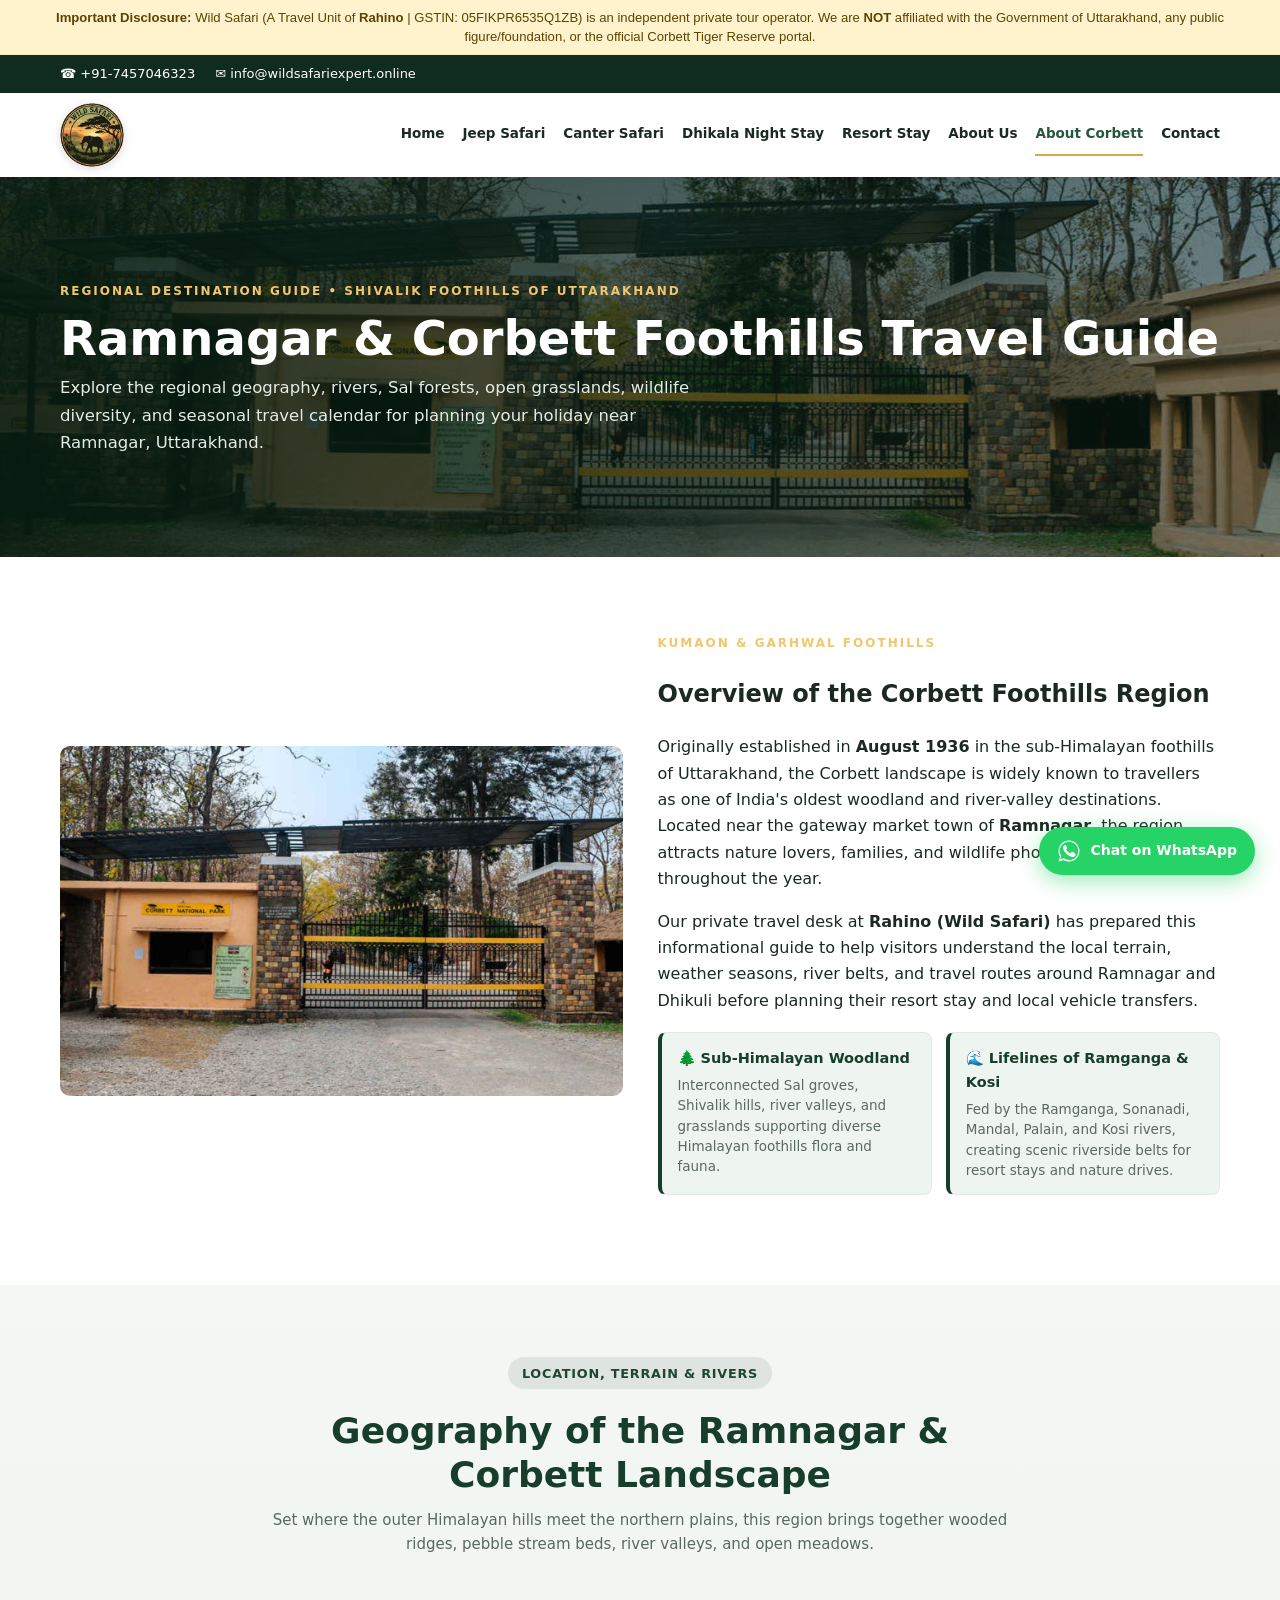
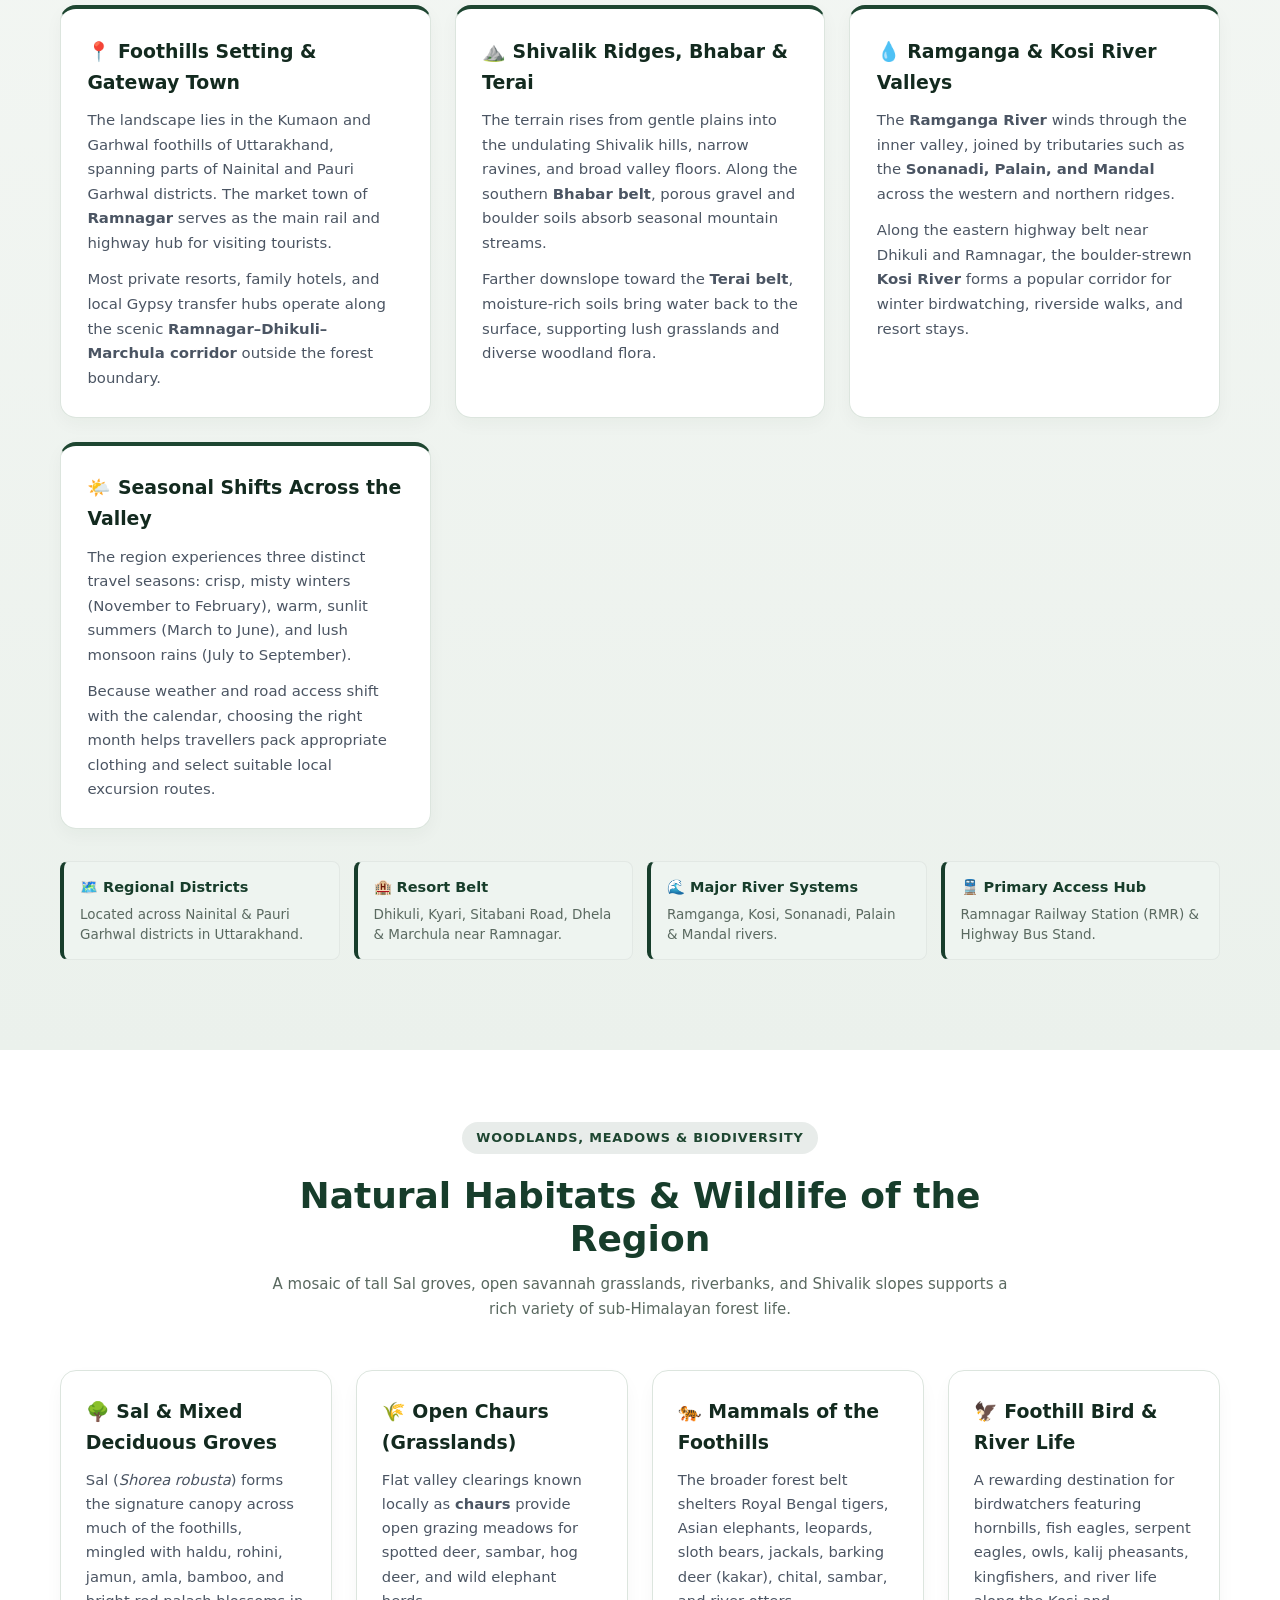
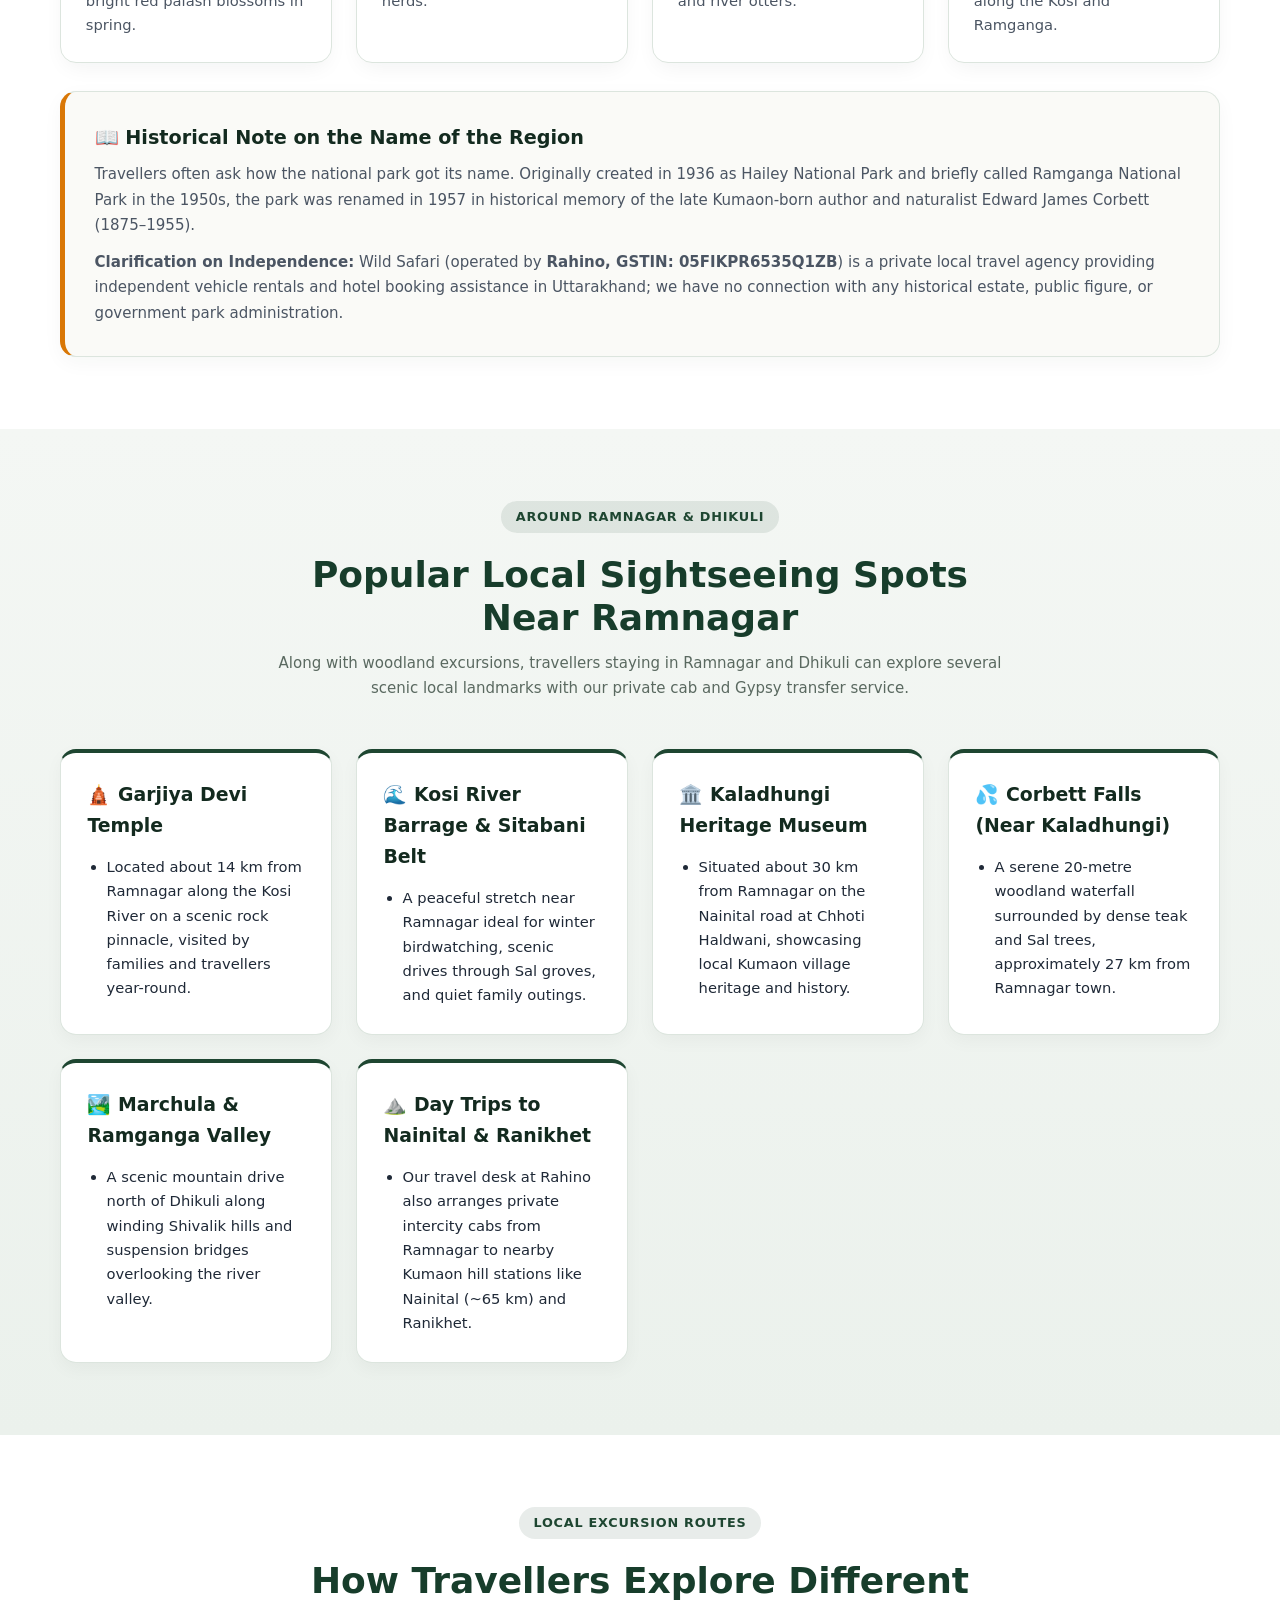
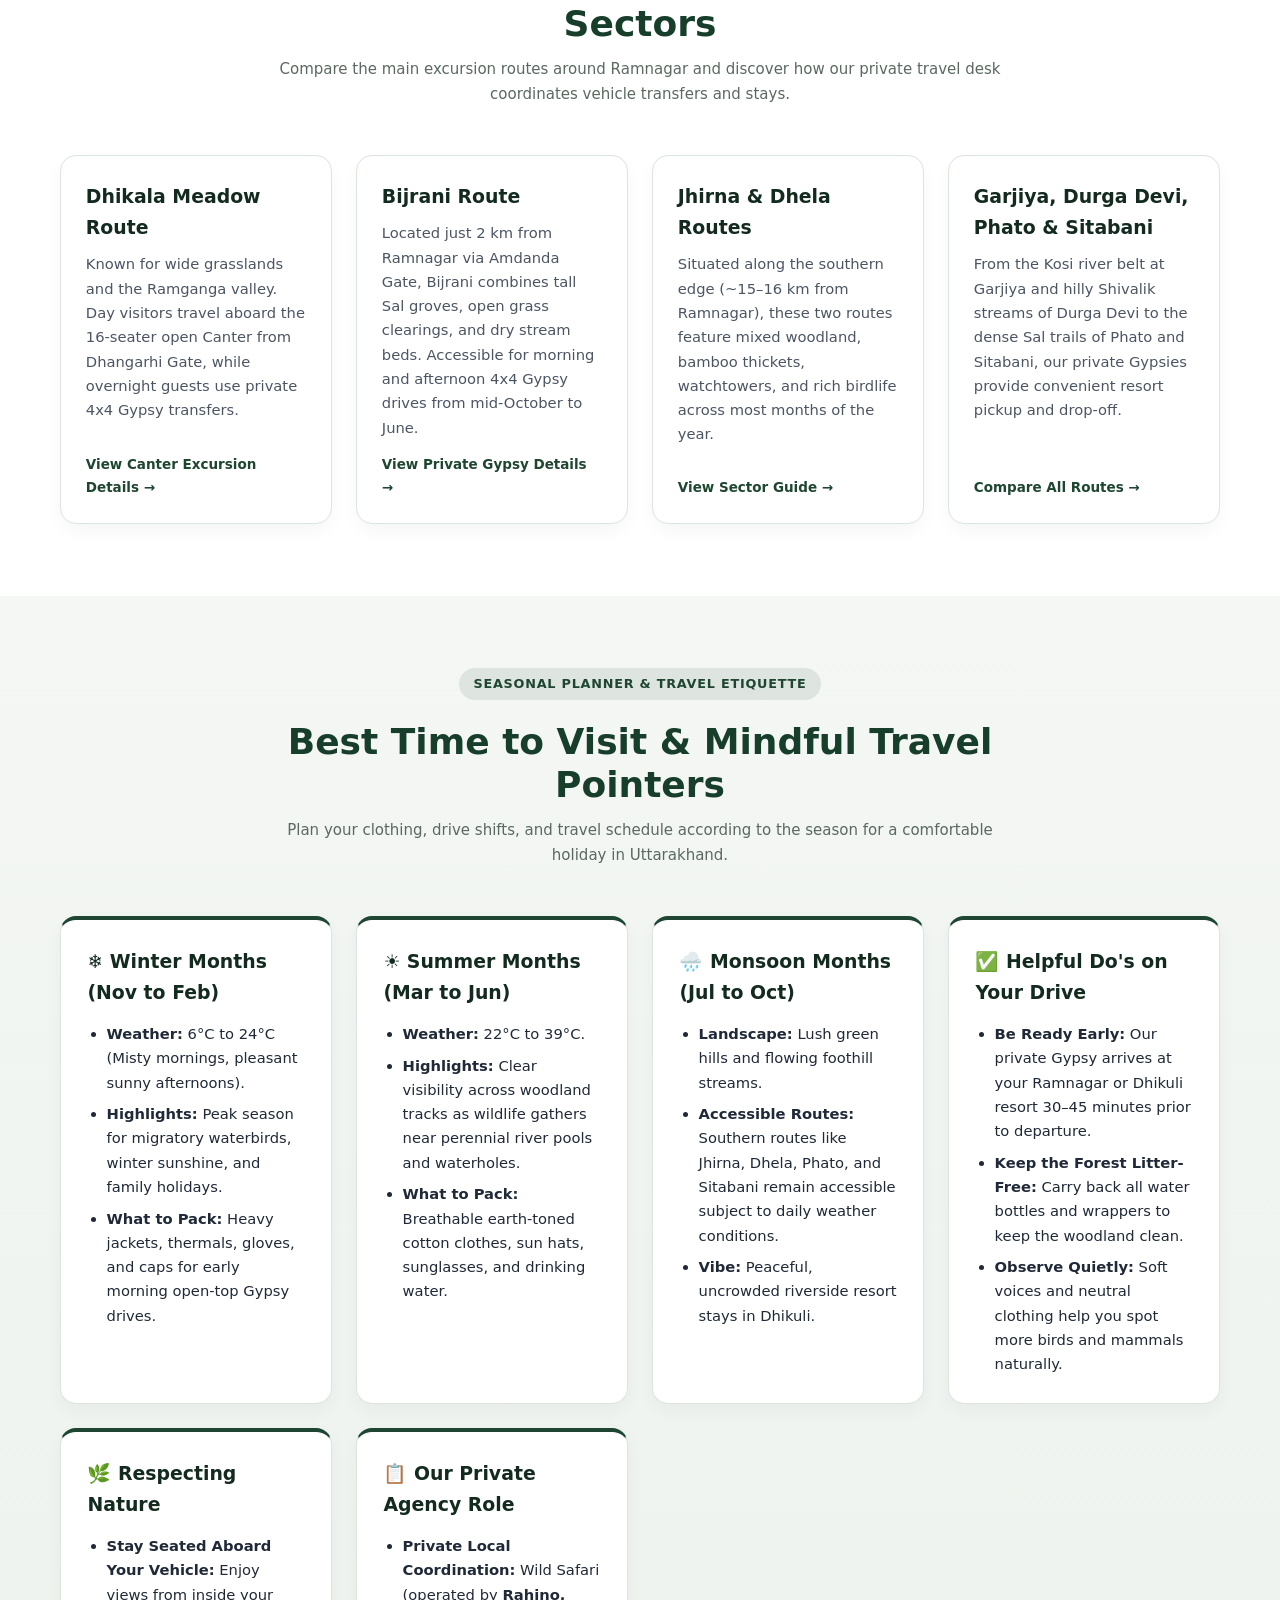
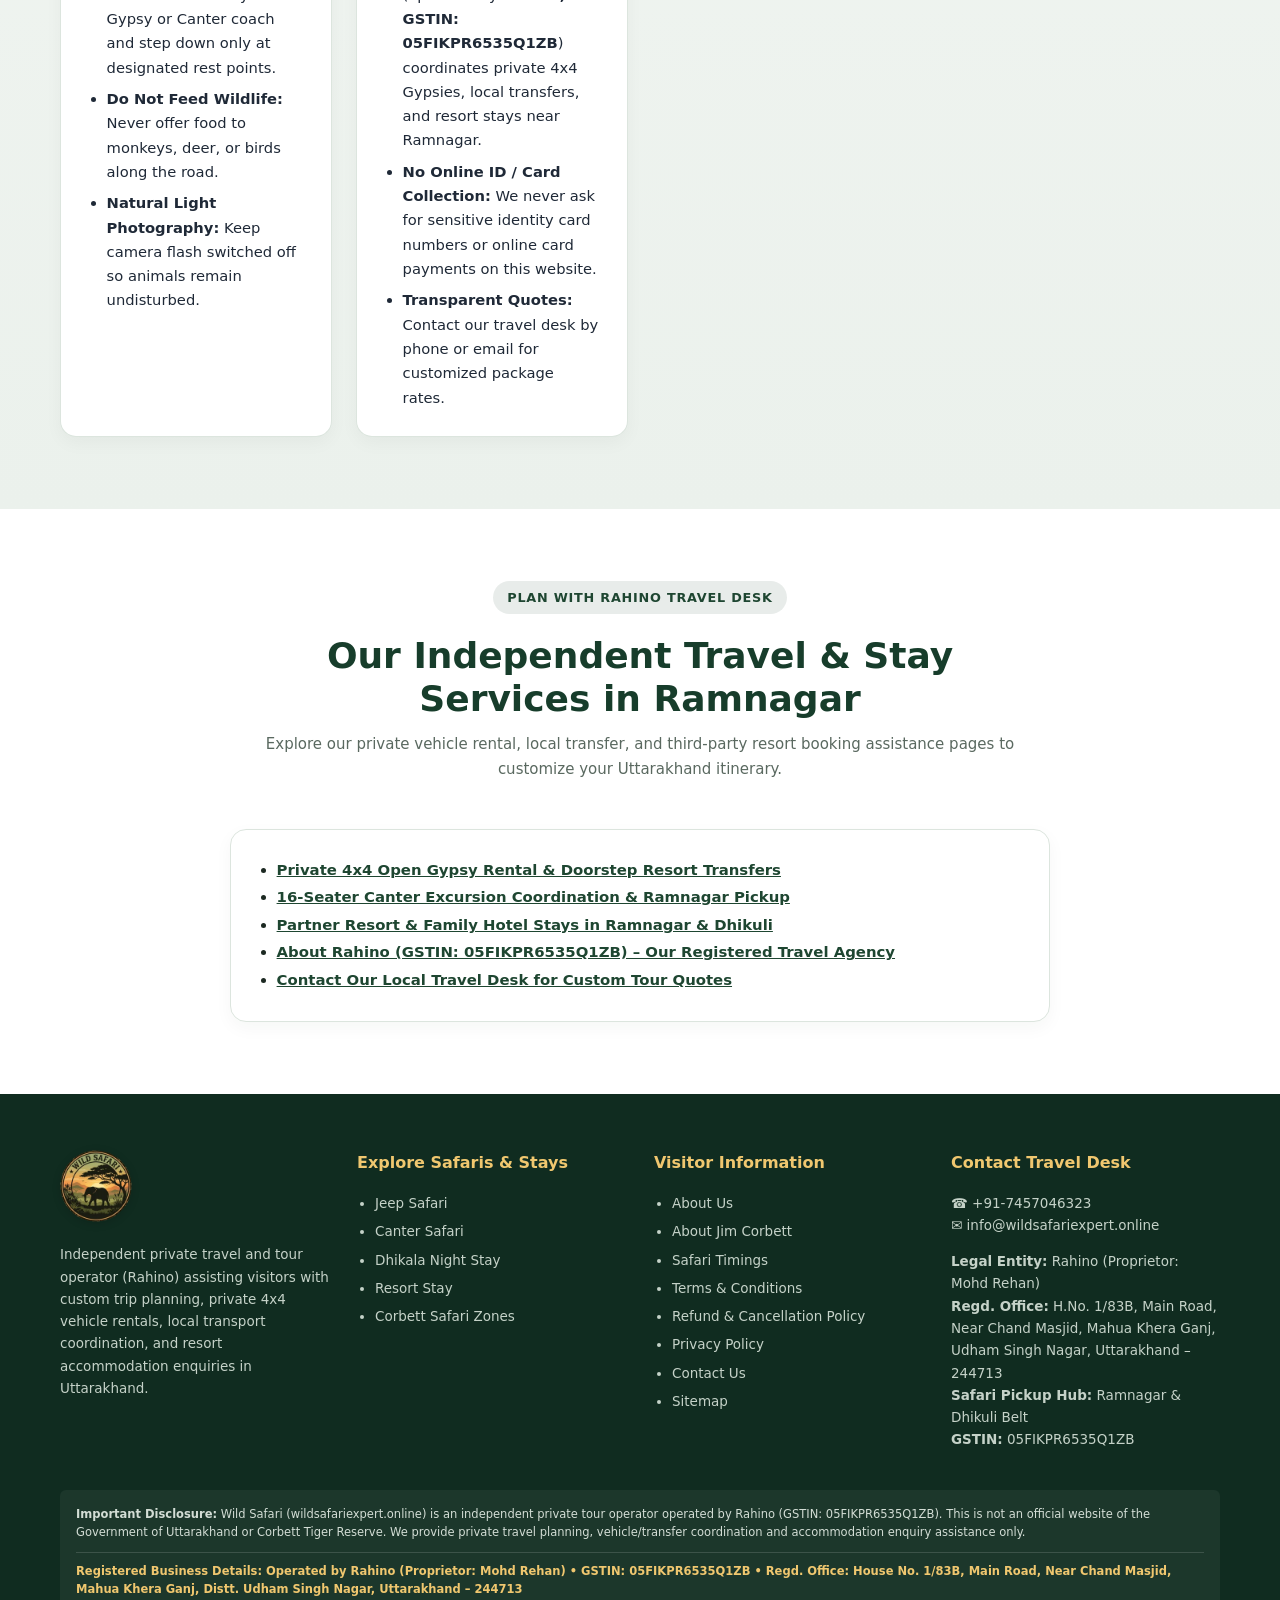
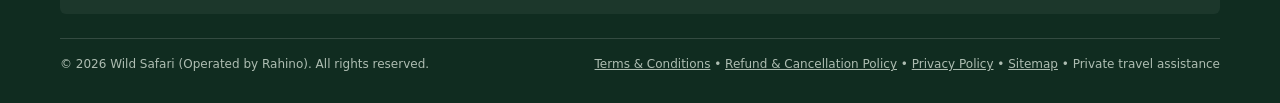
==== commit a59818d9: "Remove travel guide notice from about page Removed independent travel guide notice from the content." ====
--- a/about-jim-corbett.html
+++ b/about-jim-corbett.html
@@ -534,9 +534,6 @@
       <span class="eyebrow">Regional Destination Guide • Shivalik Foothills of Uttarakhand</span>
       <h1>Ramnagar &amp; Corbett Foothills Travel Guide</h1>
       <p>Explore the regional geography, rivers, Sal forests, open grasslands, wildlife diversity, and seasonal travel calendar for planning your holiday near Ramnagar, Uttarakhand.</p>
-      <div class="hero-disclosure-pill">
-        <strong>Independent Travel Guide Notice:</strong> This destination overview is published by <strong>Wild Safari (wildsafariexpert.online)</strong>, an independent private tour agency operated by <strong>Rahino (GSTIN: 05FIKPR6535Q1ZB)</strong>. We do <strong>NOT</strong> represent or impersonate any government authority, official forest department, or historical public figure.
-      </div>
     </div>
   </section>
 
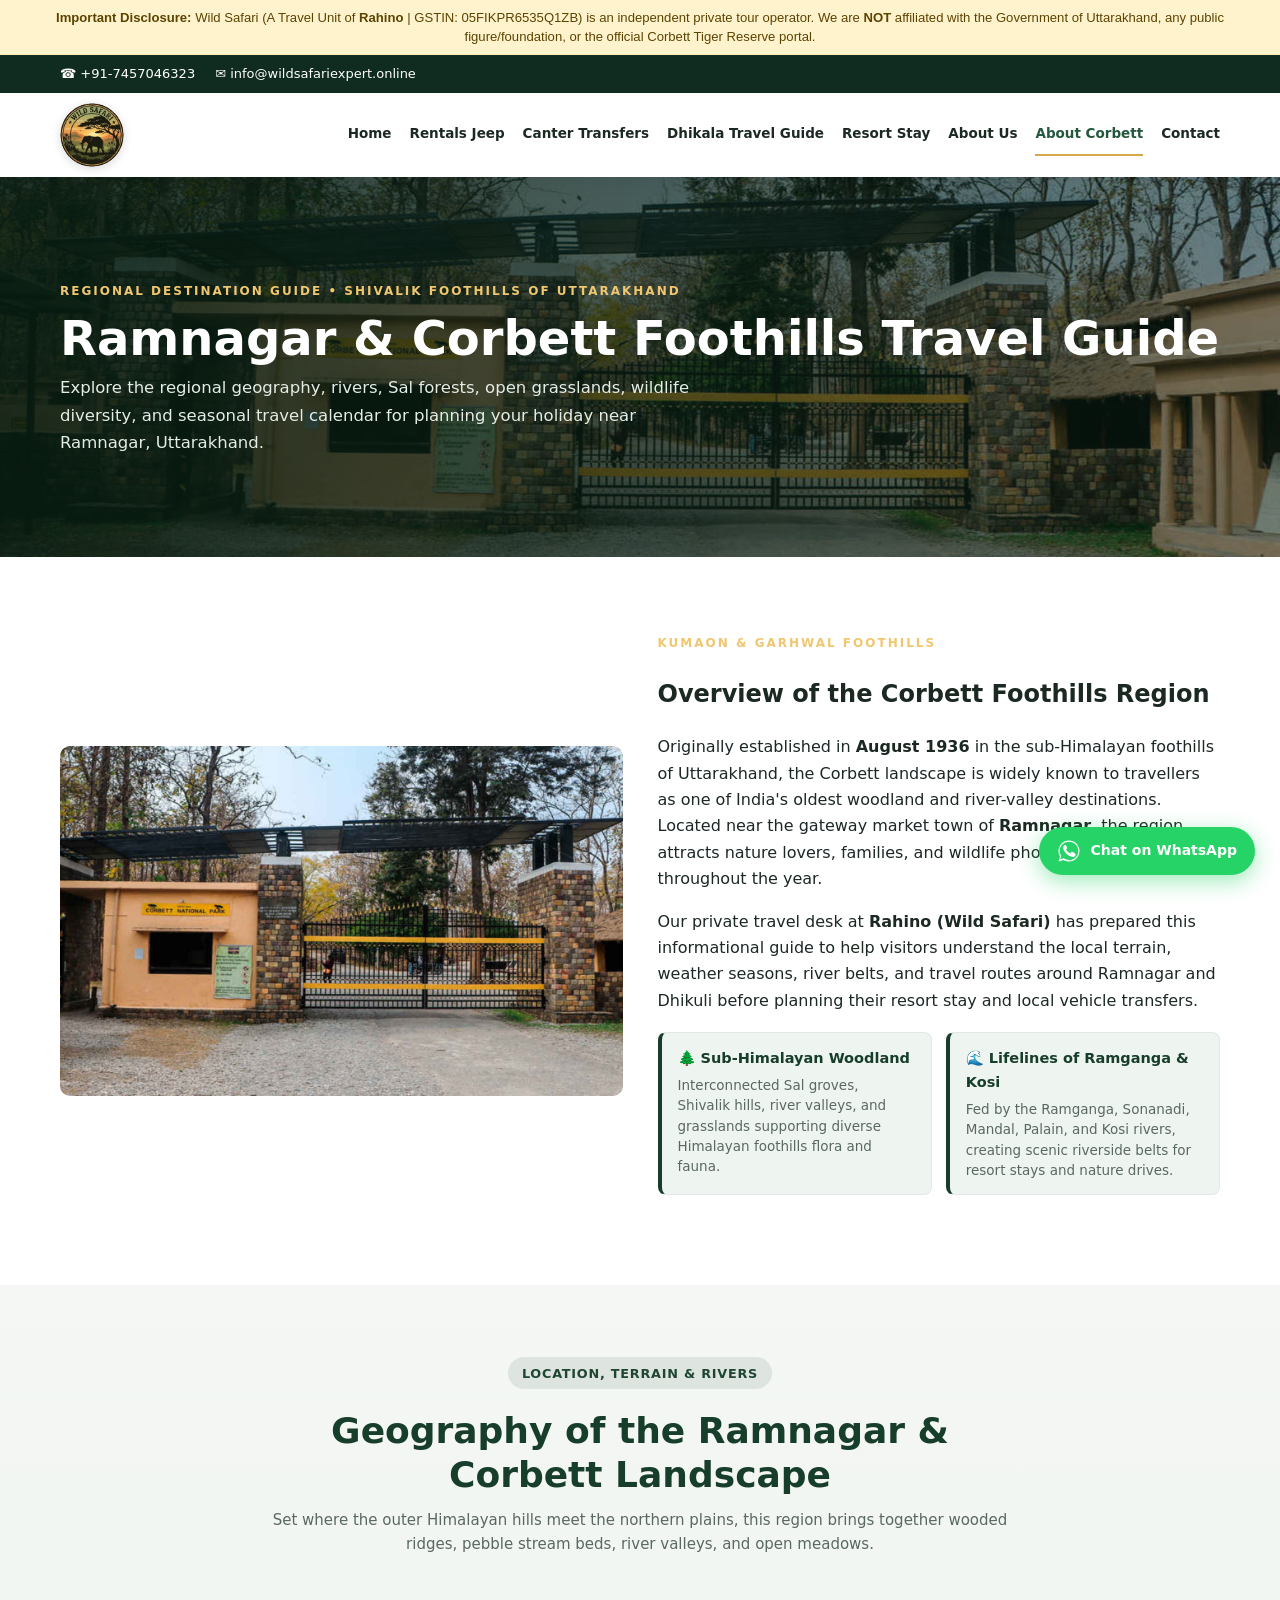
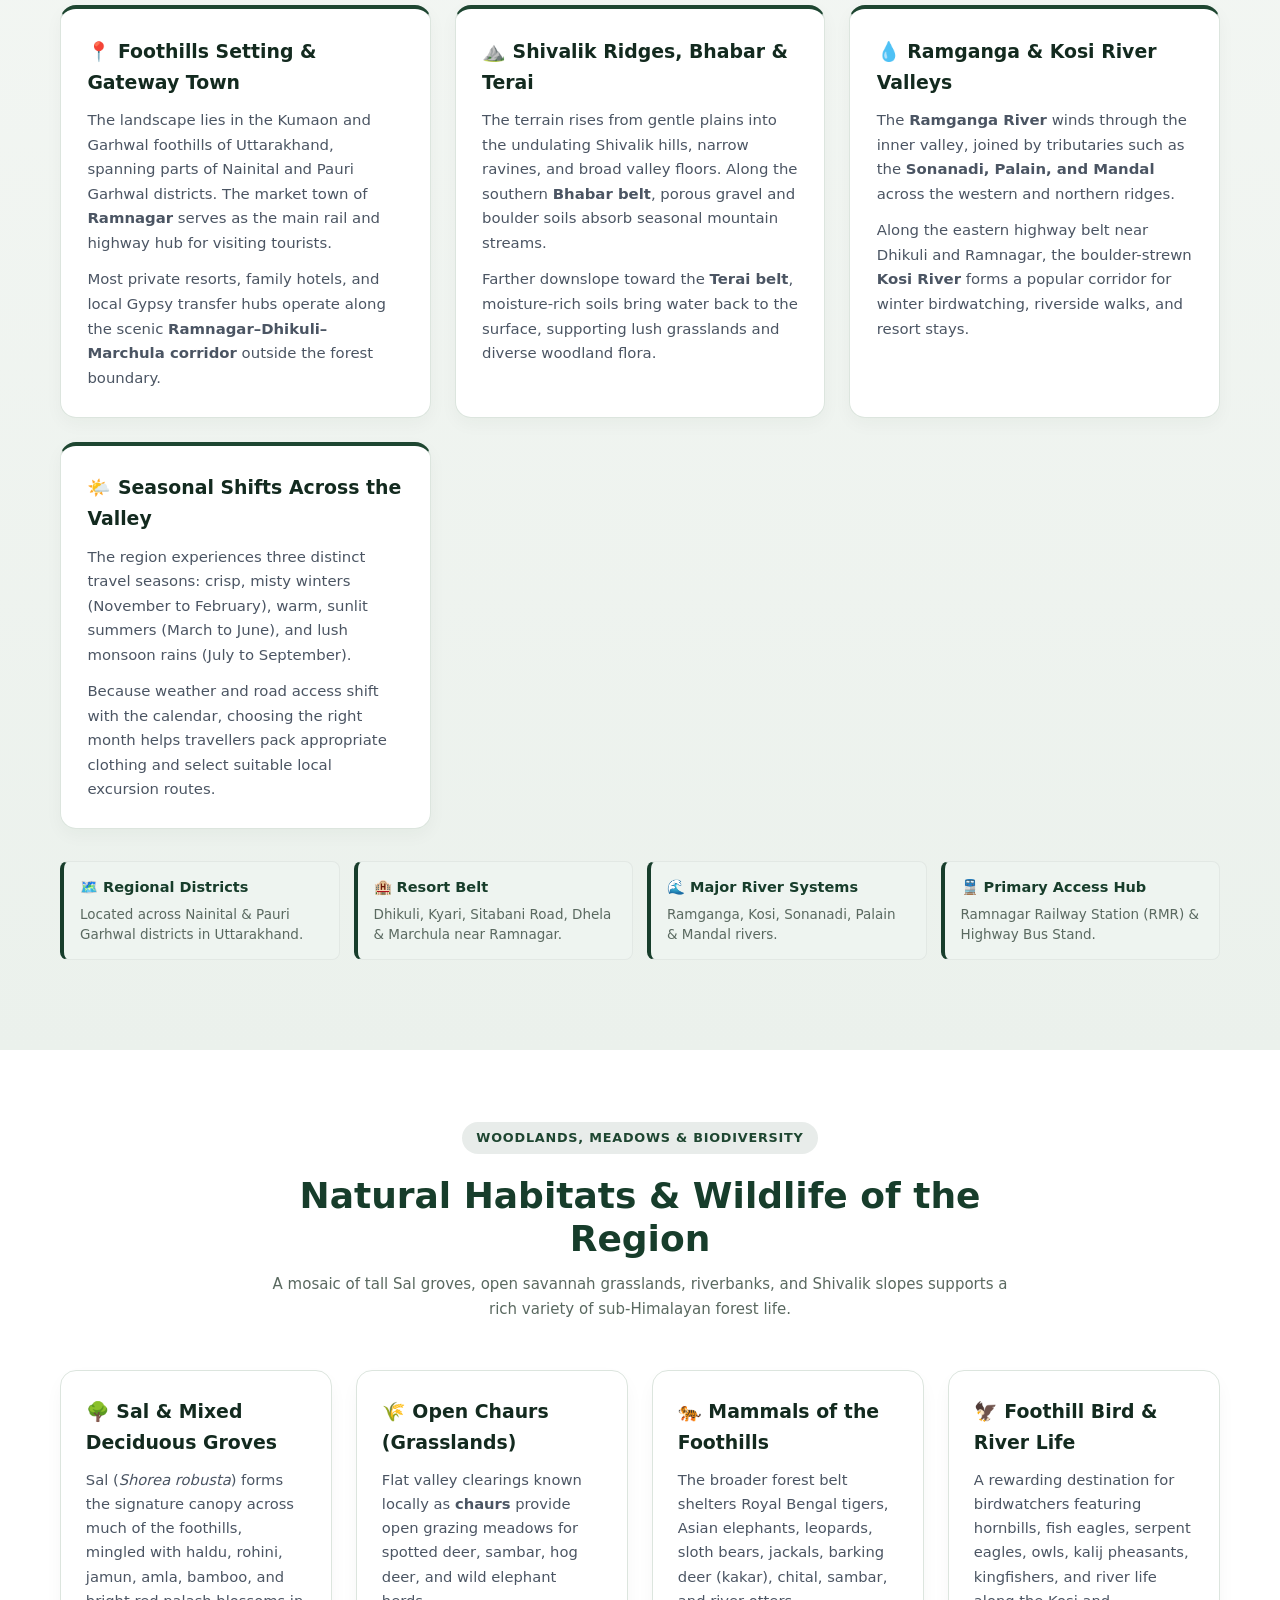
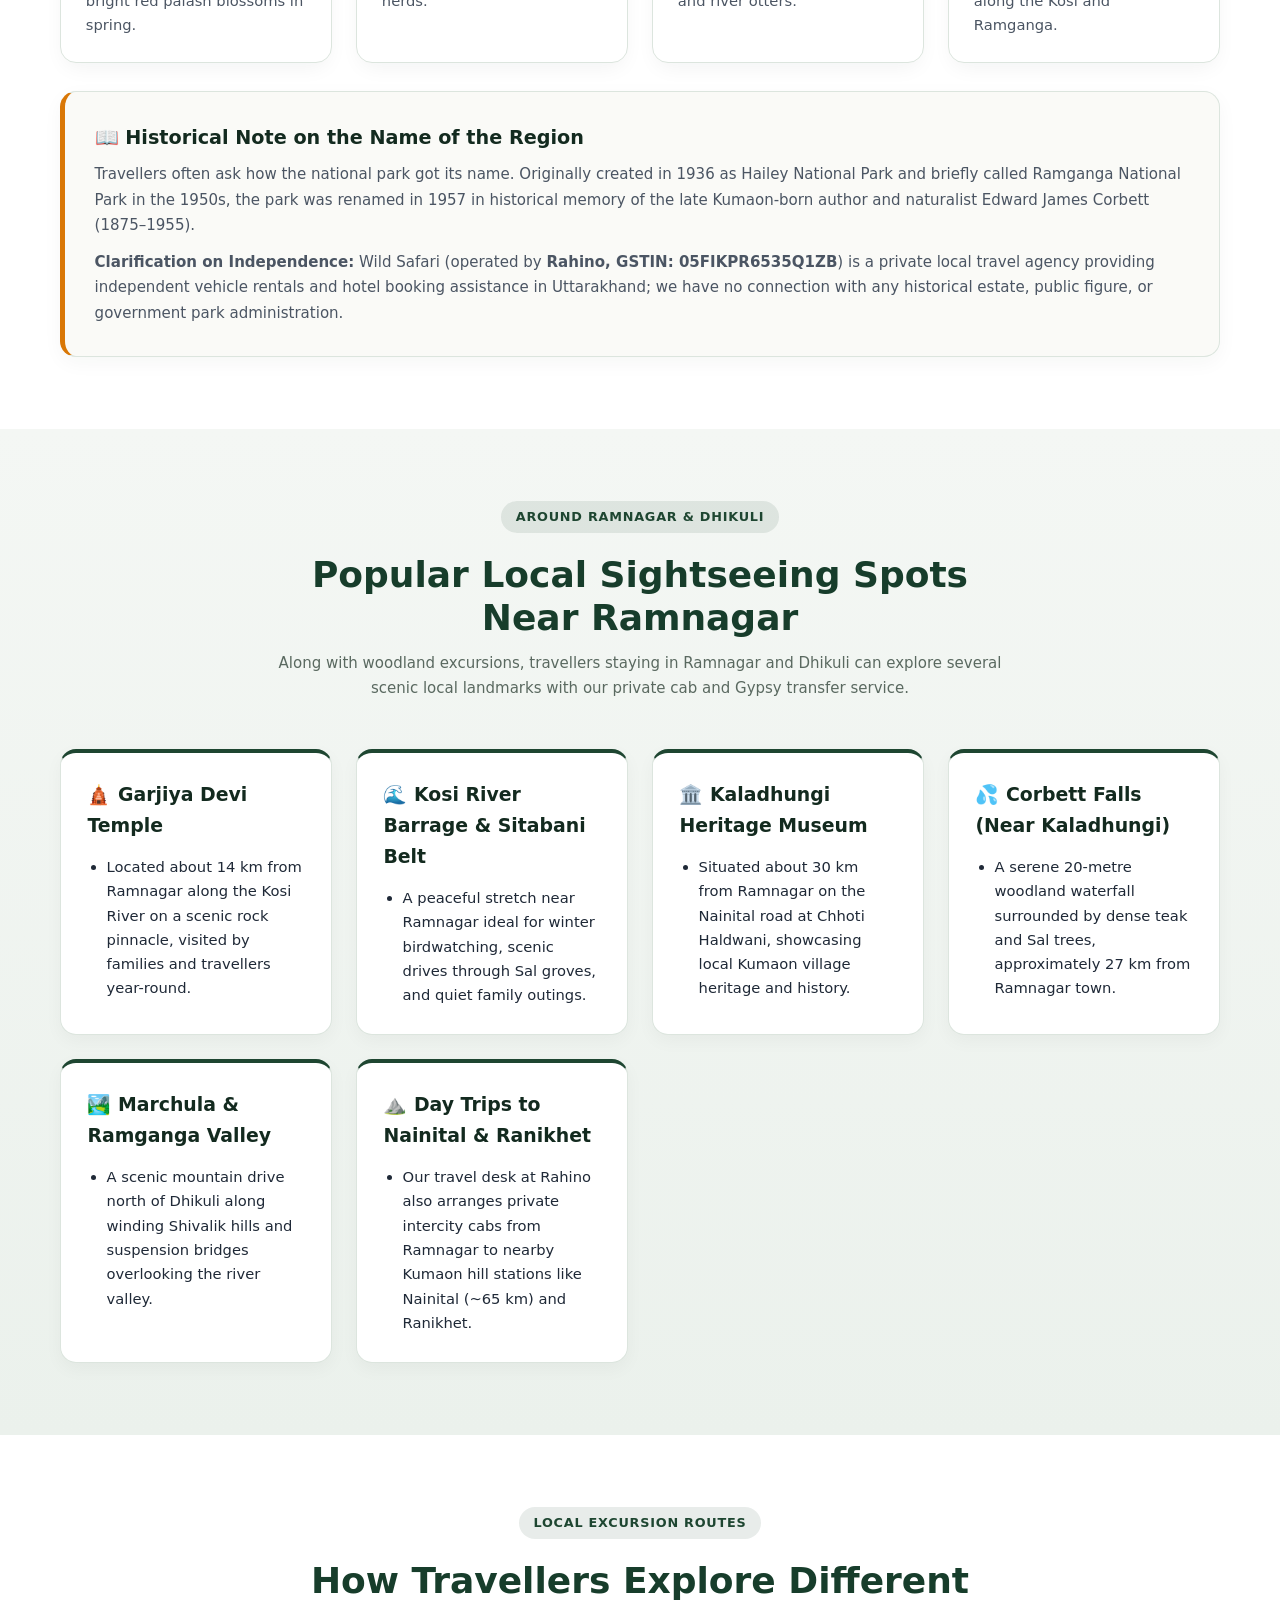
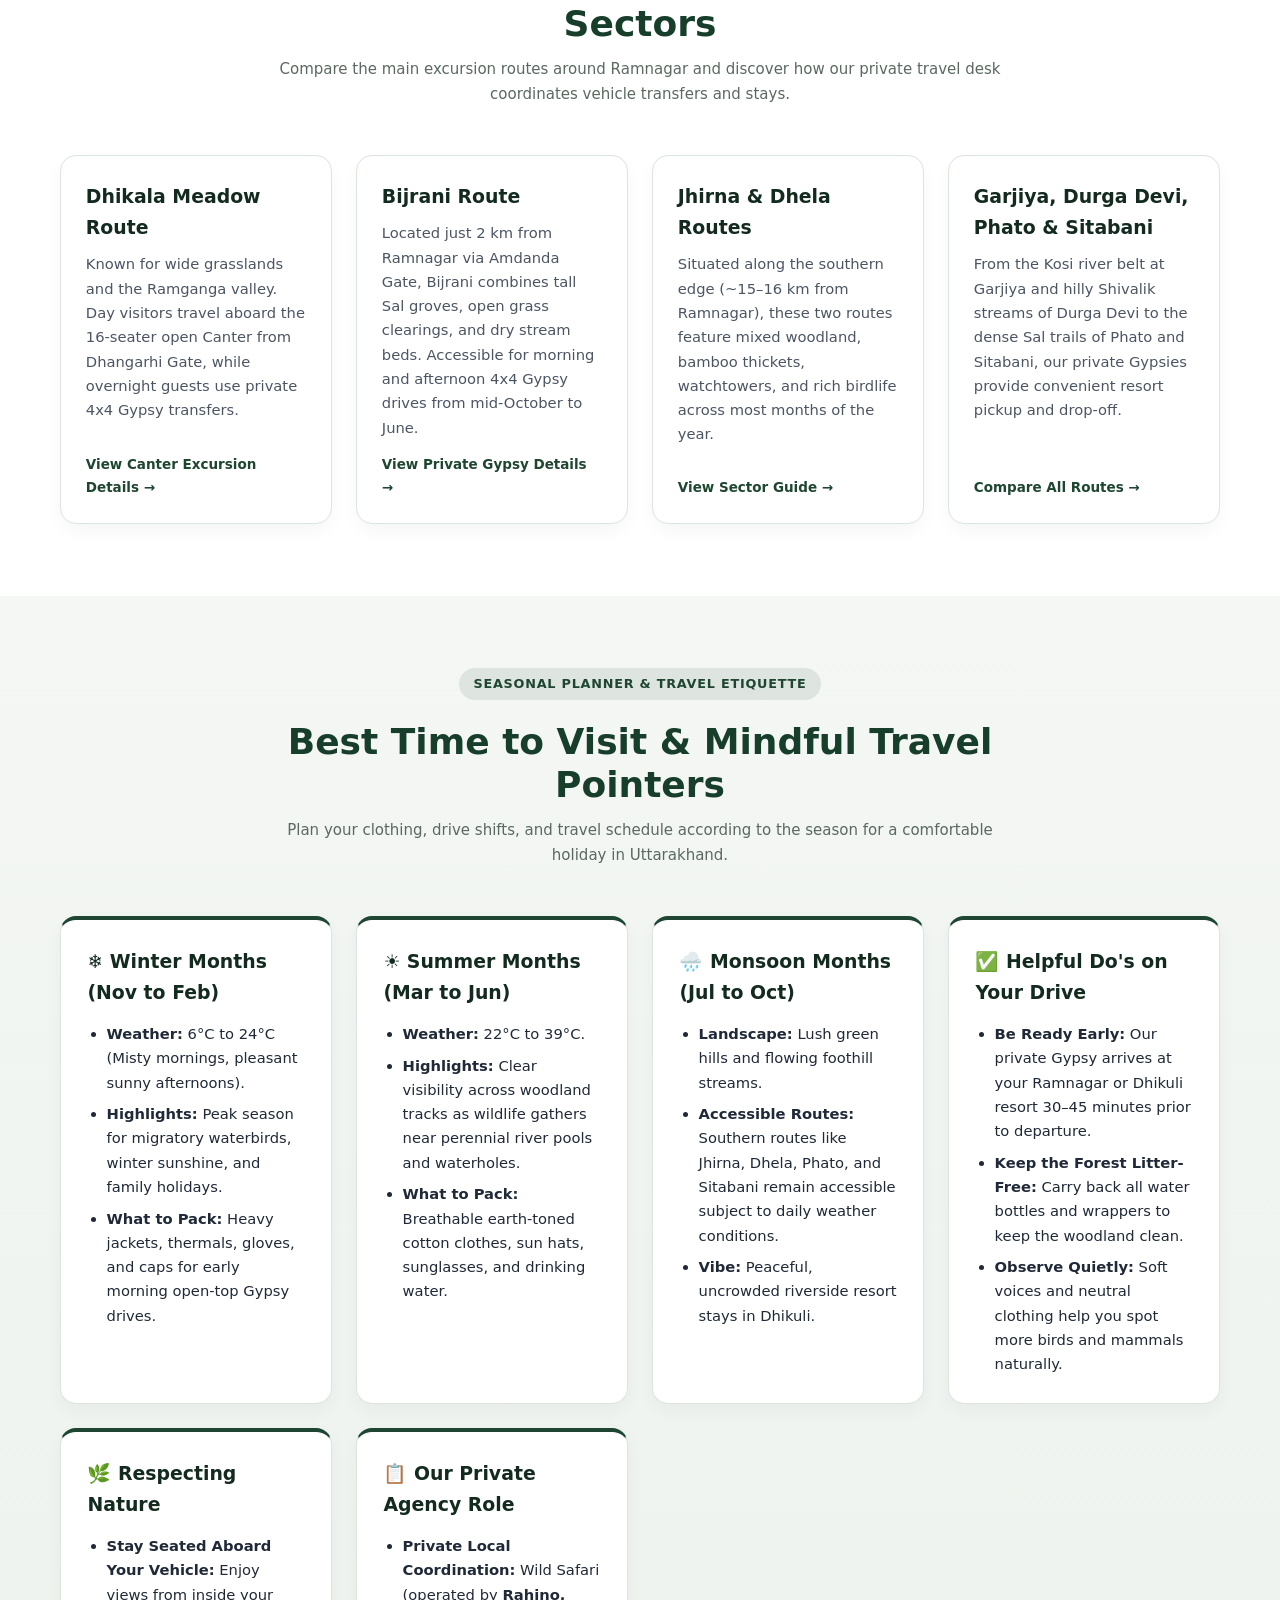
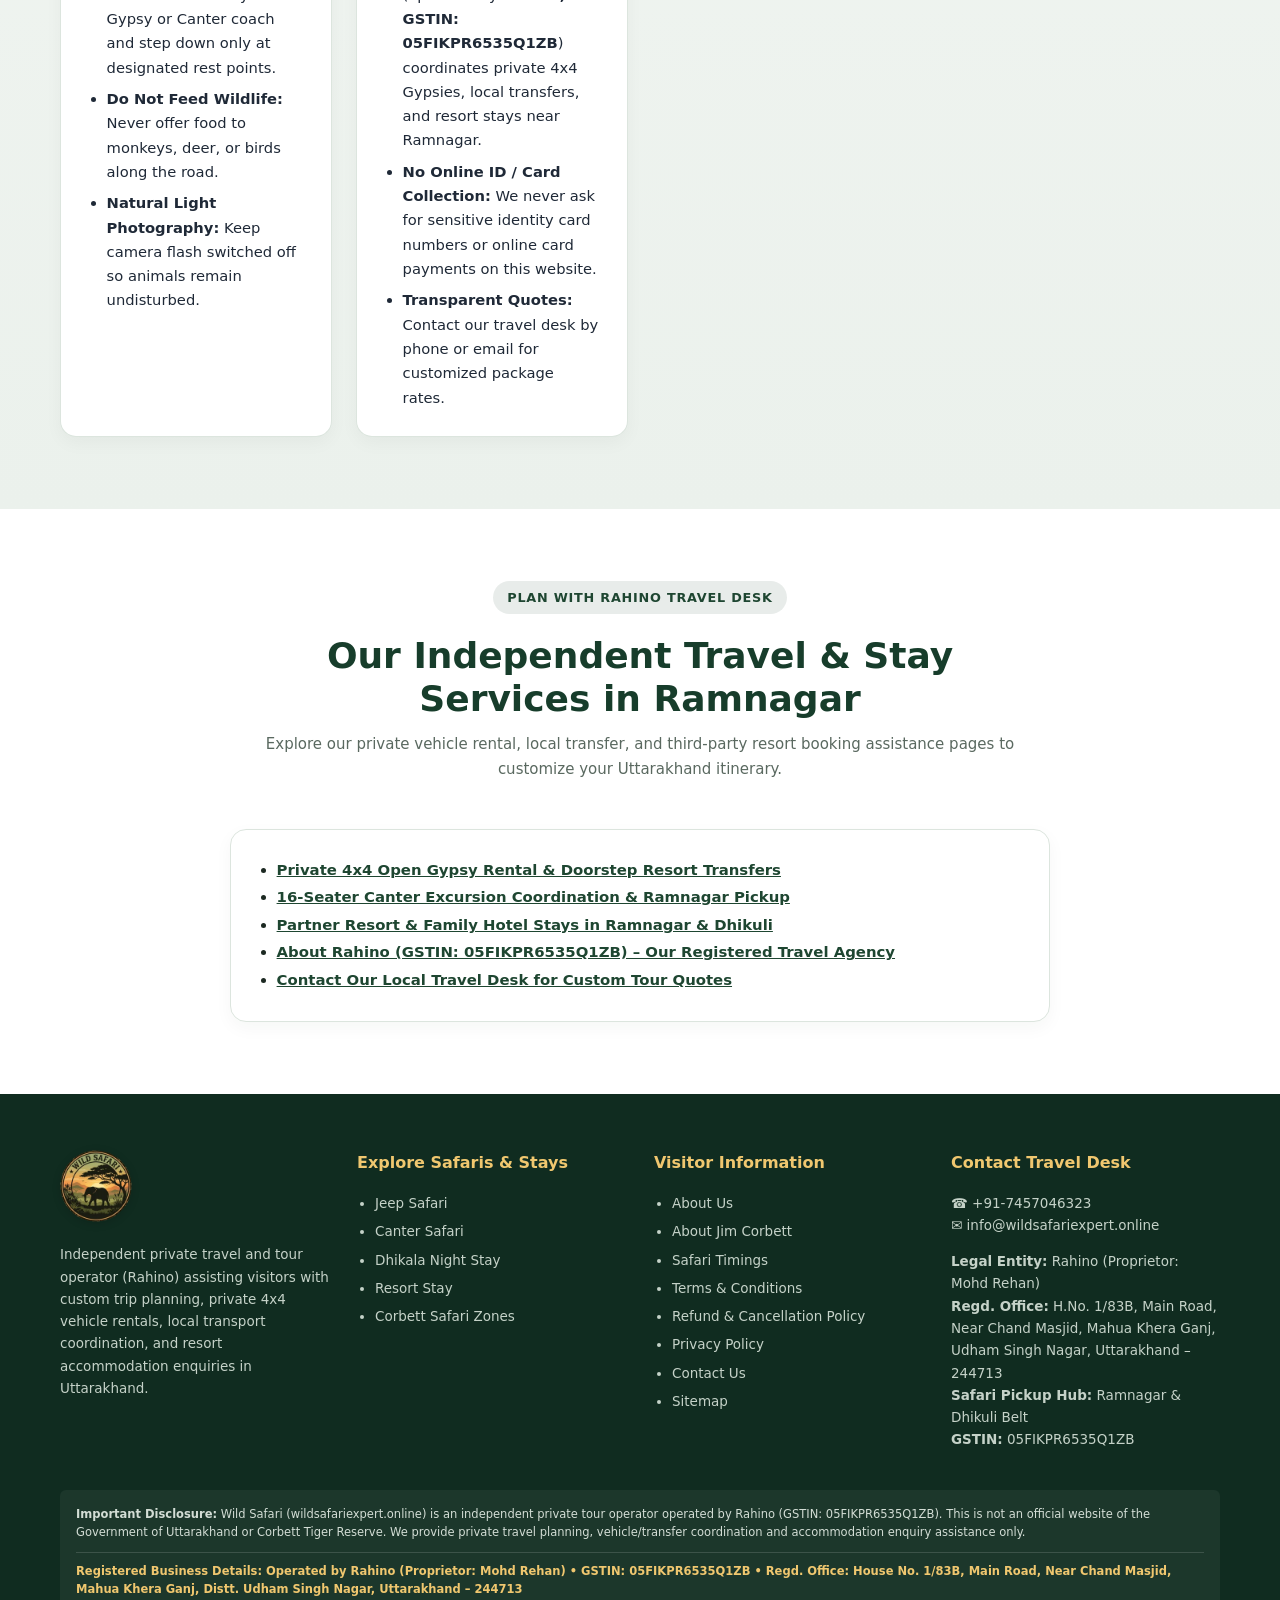
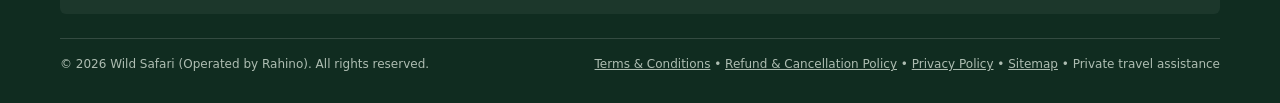
==== commit bfe4fa99: "Update about-jim-corbett.html" ====
--- a/about-jim-corbett.html
+++ b/about-jim-corbett.html
@@ -515,9 +515,9 @@
       <button class="menu-toggle" type="button" aria-label="Open navigation" aria-expanded="false">☰</button>
       <nav class="nav-links" aria-label="Main Navigation">
         <a href="index.html">Home</a>
-        <a href="jeep-safari.html">Jeep Safari</a>
-        <a href="canter-safari.html">Canter Safari</a>
-        <a href="dhikala-night-stay.html">Dhikala Night Stay</a>
+        <a href="jeep-safari.html">Rentals Jeep</a>
+        <a href="canter-safari.html">Canter Transfers</a>
+        <a href="dhikala-night-stay.html">Dhikala Travel Guide</a>
         <a href="resort-stay.html">Resort Stay</a>
         <a href="about-us.html">About Us</a>
         <a class="active" href="about-jim-corbett.html">About Corbett</a>
